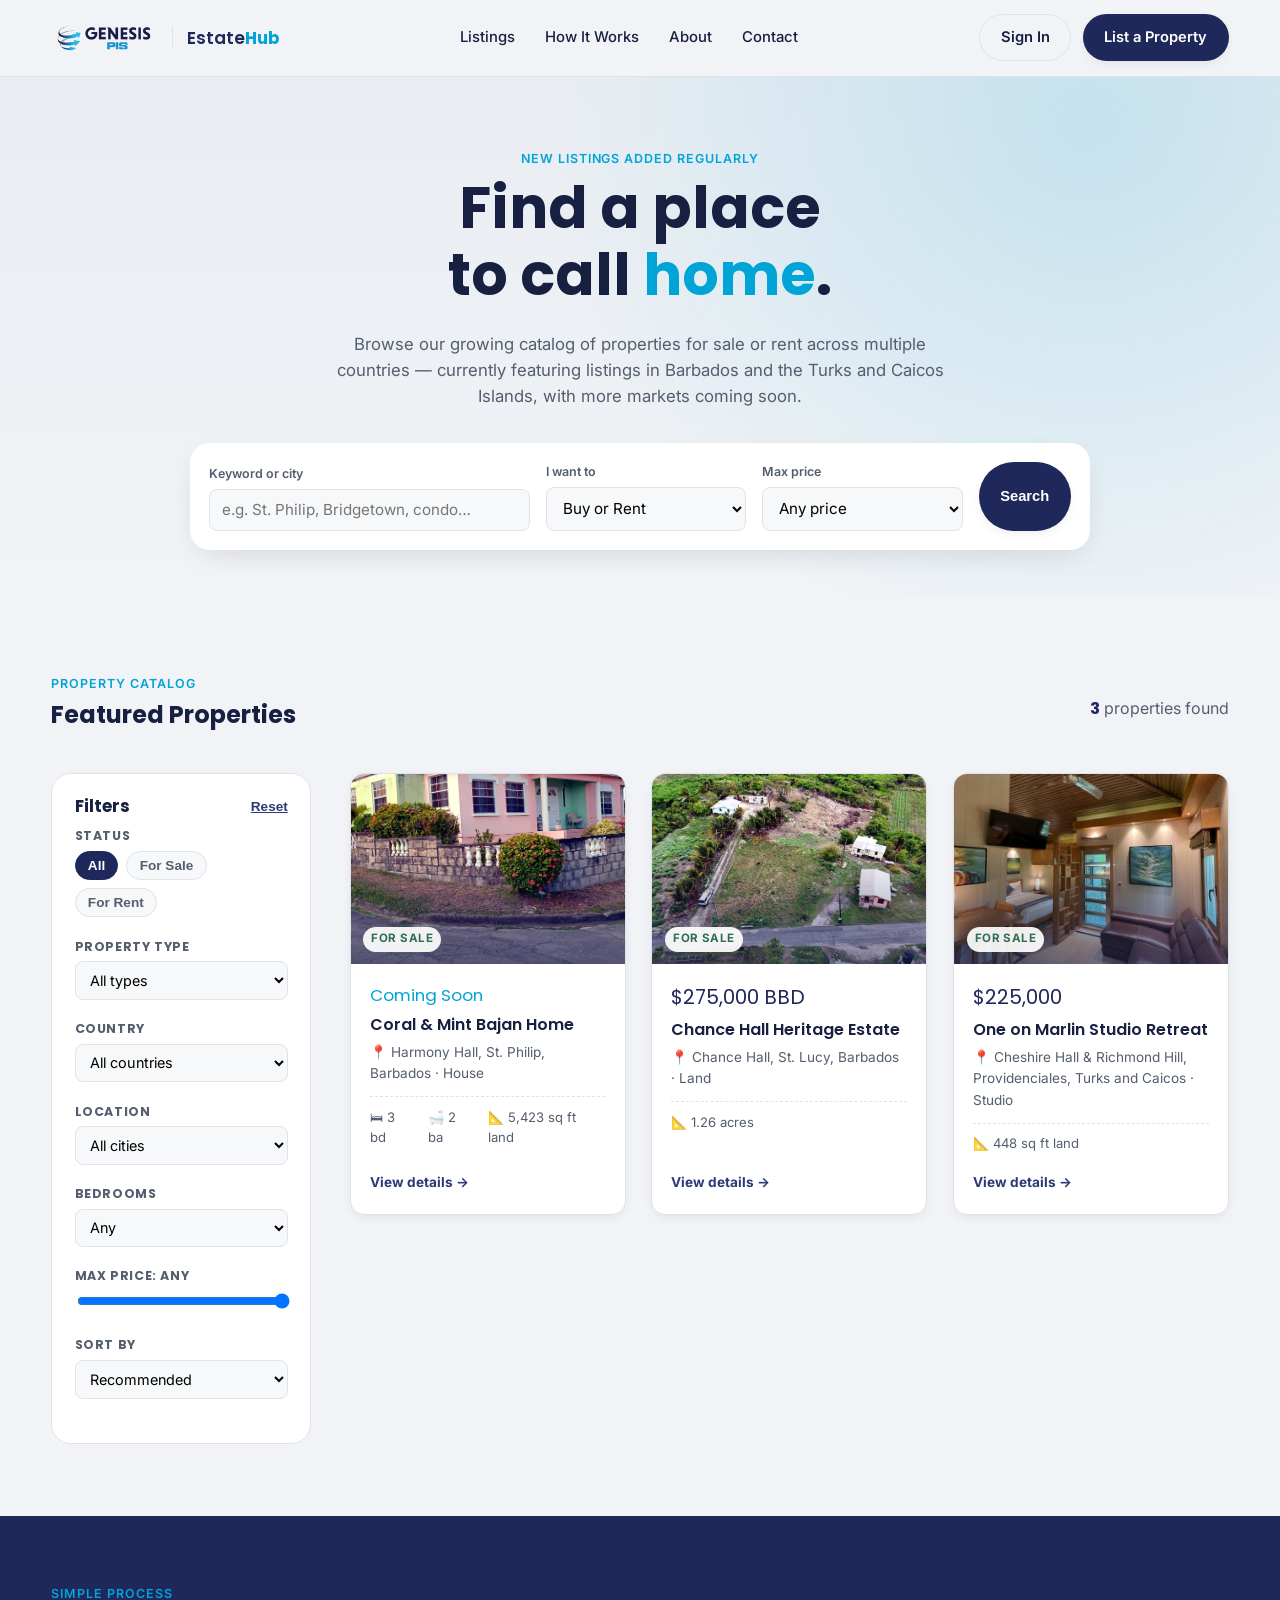
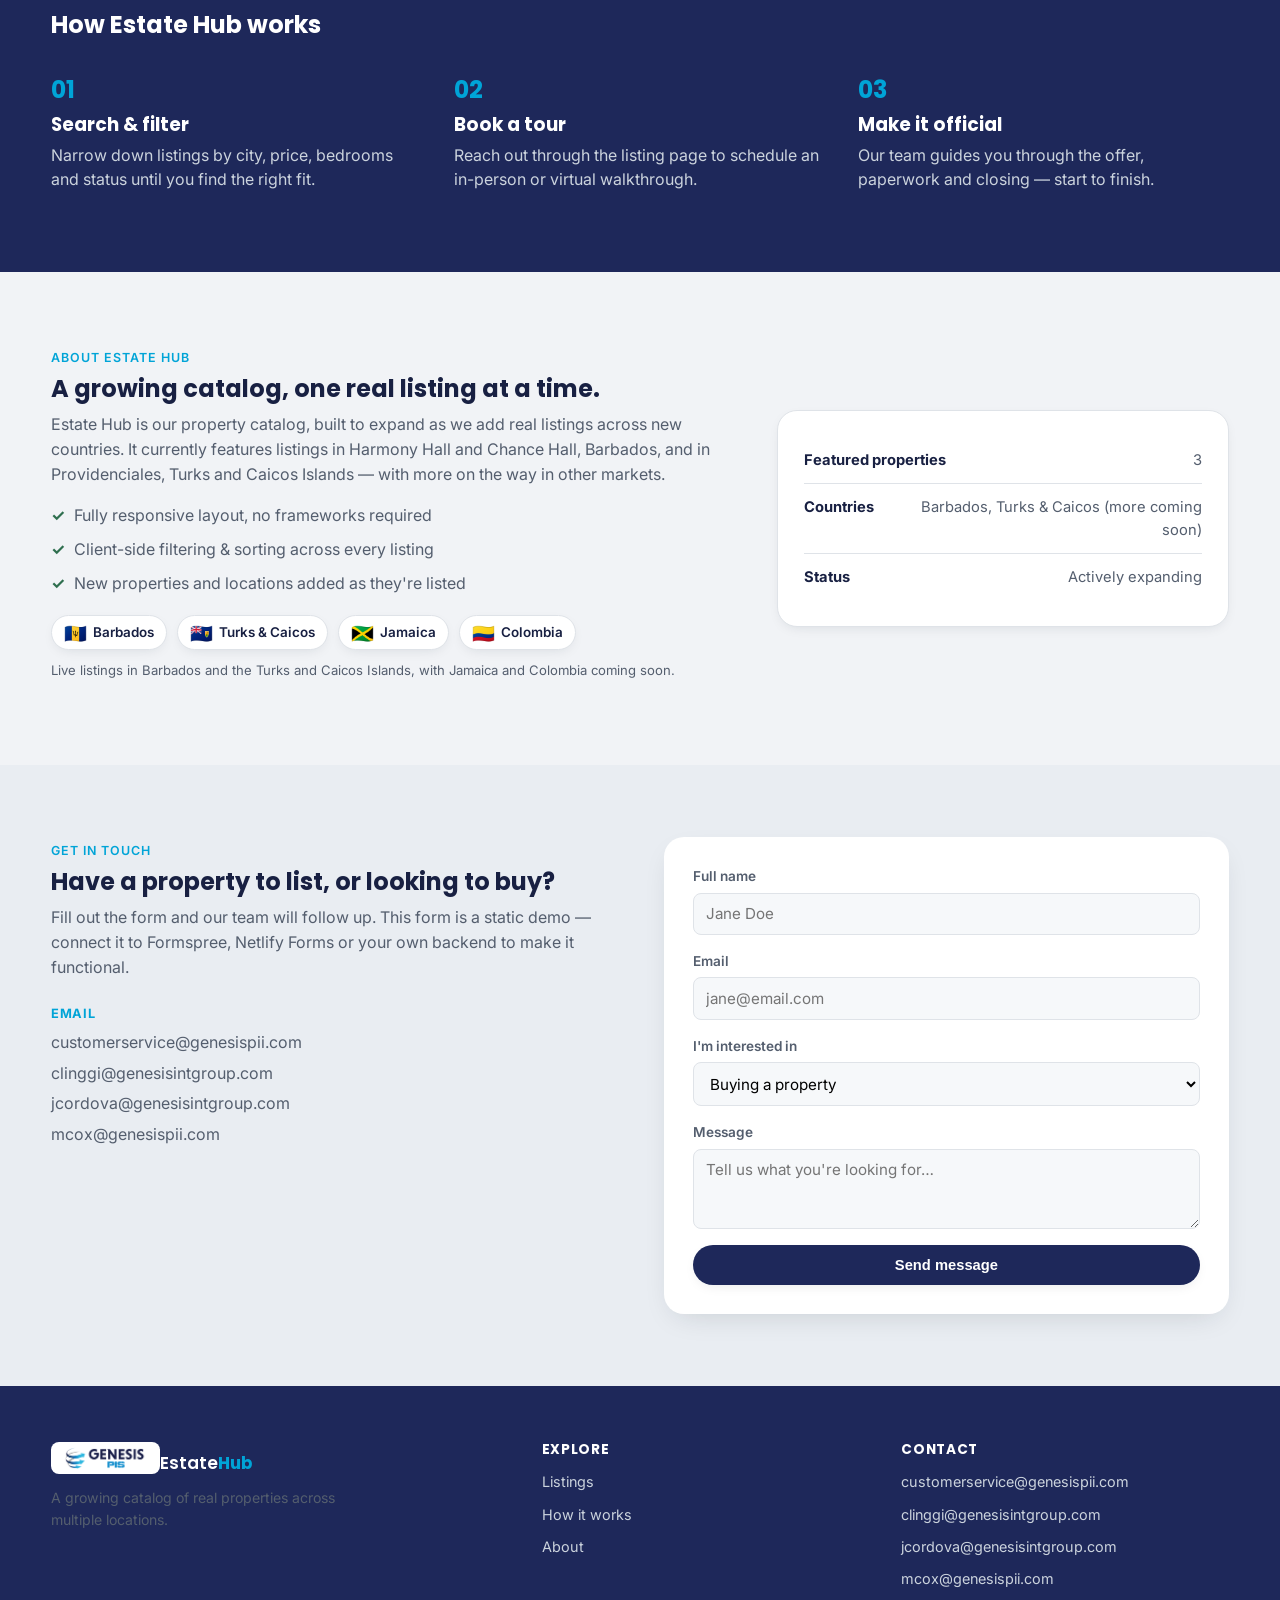
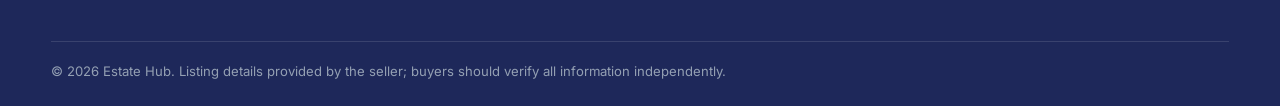
==== index.html @ 1bab66e1 "Fix mobile layout: header overlap and stacked spec rows" ====
<!DOCTYPE html>
<html lang="en">
<head>
<meta charset="UTF-8" />
<meta name="viewport" content="width=device-width, initial-scale=1.0" />
<title>Estate Hub | Find Your Perfect Property</title>
<meta name="description" content="Browse homes for sale and rent with Estate Hub — a growing catalog of properties across multiple locations." />
<link rel="preconnect" href="https://fonts.googleapis.com">
<link href="https://fonts.googleapis.com/css2?family=Poppins:wght@400;500;600;700;800&family=Inter:wght@400;500;600&display=swap" rel="stylesheet">
<link rel="stylesheet" href="styles.css" />
<link rel="icon" href="data:image/svg+xml,%3Csvg xmlns='http://www.w3.org/2000/svg' viewBox='0 0 100 100'%3E%3Ctext y='.9em' font-size='90'%3E%F0%9F%8F%A0%3C/text%3E%3C/svg%3E">
</head>
<body>

<!-- ===== Header ===== -->
<header class="site-header" id="top">
  <div class="container header-inner">
    <a href="#top" class="brand">
      <img src="images/genesis-logo.png" alt="Genesis PIS" class="brand-logo">
      <span class="brand-sep"></span>
      <span class="brand-name">Estate<b>Hub</b></span>
    </a>

    <nav class="main-nav" id="mainNav">
      <a href="#listings">Listings</a>
      <a href="#how-it-works">How It Works</a>
      <a href="#about">About</a>
      <a href="#contact">Contact</a>
      <a href="#contact" class="mobile-nav-cta">Sign In</a>
      <a href="#contact" class="mobile-nav-cta mobile-nav-cta-primary">List a Property</a>
    </nav>

    <div class="header-actions">
      <a href="#contact" class="btn btn-ghost">Sign In</a>
      <a href="#contact" class="btn btn-primary">List a Property</a>
      <button class="nav-toggle" id="navToggle" aria-label="Toggle navigation">
        <span></span><span></span><span></span>
      </button>
    </div>
  </div>
</header>

<!-- ===== Hero ===== -->
<section class="hero">
  <div class="container hero-inner">
    <span class="eyebrow">New listings added regularly</span>
    <h1>Find a place<br> to call <span class="accent">home</span>.</h1>
    <p class="hero-sub">Browse our growing catalog of properties for sale or rent across multiple countries — currently featuring listings in Barbados and the Turks and Caicos Islands, with more markets coming soon.</p>

    <form class="search-card" id="searchForm">
      <div class="search-field">
        <label for="searchKeyword">Keyword or city</label>
        <input type="text" id="searchKeyword" placeholder="e.g. St. Philip, Bridgetown, condo…" />
      </div>
      <div class="search-field">
        <label for="searchType">I want to</label>
        <select id="searchType">
          <option value="all">Buy or Rent</option>
          <option value="sale">Buy</option>
          <option value="rent">Rent</option>
        </select>
      </div>
      <div class="search-field">
        <label for="searchPrice">Max price</label>
        <select id="searchPrice">
          <option value="0">Any price</option>
          <option value="1500">$1,500</option>
          <option value="3000">$3,000</option>
          <option value="300000">$300,000</option>
          <option value="600000">$600,000</option>
          <option value="1000000">$1,000,000</option>
        </select>
      </div>
      <button type="submit" class="btn btn-primary search-btn">Search</button>
    </form>
  </div>
</section>

<!-- ===== Listings ===== -->
<section class="listings" id="listings">
  <div class="container">
    <div class="section-heading">
      <div>
        <span class="eyebrow">Property catalog</span>
        <h2>Featured Properties</h2>
      </div>
      <p class="results-count"><strong id="resultsCount">0</strong> properties found</p>
    </div>

    <div class="catalog-layout">
      <!-- Filters sidebar -->
      <aside class="filters" id="filters">
        <div class="filters-head">
          <h3>Filters</h3>
          <button type="button" id="resetFilters" class="link-btn">Reset</button>
        </div>

        <div class="filter-group">
          <h4>Status</h4>
          <div class="chip-group" id="statusChips">
            <button type="button" class="chip active" data-status="all">All</button>
            <button type="button" class="chip" data-status="sale">For Sale</button>
            <button type="button" class="chip" data-status="rent">For Rent</button>
          </div>
        </div>

        <div class="filter-group">
          <h4>Property type</h4>
          <select id="filterPropertyType">
            <option value="all">All types</option>
            <option value="House">House</option>
            <option value="Apartment">Apartment</option>
            <option value="Condo">Condo</option>
            <option value="Townhouse">Townhouse</option>
            <option value="Studio">Studio</option>
            <option value="Land">Land</option>
          </select>
        </div>

        <div class="filter-group">
          <h4>Country</h4>
          <select id="filterCountry">
            <option value="all">All countries</option>
          </select>
        </div>

        <div class="filter-group">
          <h4>Location</h4>
          <select id="filterLocation">
            <option value="all">All cities</option>
          </select>
        </div>

        <div class="filter-group">
          <h4>Bedrooms</h4>
          <select id="filterBeds">
            <option value="0">Any</option>
            <option value="1">1+</option>
            <option value="2">2+</option>
            <option value="3">3+</option>
            <option value="4">4+</option>
          </select>
        </div>

        <div class="filter-group">
          <h4>Max price: <span id="priceRangeLabel">Any</span></h4>
          <input type="range" id="filterPriceRange" min="0" max="1000000" step="10000" value="1000000" />
        </div>

        <div class="filter-group">
          <h4>Sort by</h4>
          <select id="sortBy">
            <option value="default">Recommended</option>
            <option value="price-asc">Price: Low to High</option>
            <option value="price-desc">Price: High to Low</option>
            <option value="beds-desc">Most Bedrooms</option>
            <option value="newest">Newest</option>
          </select>
        </div>
      </aside>

      <!-- Cards grid -->
      <div class="listings-main">
        <div class="grid" id="propertyGrid"><!-- cards injected by script.js --></div>
        <p class="empty-state" id="emptyState" hidden>No properties match your filters. Try widening your search.</p>
      </div>
    </div>
  </div>
</section>

<!-- ===== How it works ===== -->
<section class="how-it-works" id="how-it-works">
  <div class="container">
    <span class="eyebrow">Simple process</span>
    <h2>How Estate Hub works</h2>
    <div class="steps">
      <div class="step">
        <span class="step-num">01</span>
        <h3>Search &amp; filter</h3>
        <p>Narrow down listings by city, price, bedrooms and status until you find the right fit.</p>
      </div>
      <div class="step">
        <span class="step-num">02</span>
        <h3>Book a tour</h3>
        <p>Reach out through the listing page to schedule an in-person or virtual walkthrough.</p>
      </div>
      <div class="step">
        <span class="step-num">03</span>
        <h3>Make it official</h3>
        <p>Our team guides you through the offer, paperwork and closing — start to finish.</p>
      </div>
    </div>
  </div>
</section>

<!-- ===== About ===== -->
<section class="about" id="about">
  <div class="container about-inner">
    <div class="about-copy">
      <span class="eyebrow">About Estate Hub</span>
      <h2>A growing catalog, one real listing at a time.</h2>
      <p>Estate Hub is our property catalog, built to expand as we add real listings across new countries. It currently features listings in Harmony Hall and Chance Hall, Barbados, and in Providenciales, Turks and Caicos Islands — with more on the way in other markets.</p>
      <ul class="about-list">
        <li>Fully responsive layout, no frameworks required</li>
        <li>Client-side filtering &amp; sorting across every listing</li>
        <li>New properties and locations added as they're listed</li>
      </ul>
      <div class="market-flags">
        <span class="market-flag"><span class="flag">🇧🇧</span> Barbados</span>
        <span class="market-flag"><span class="flag">🇹🇨</span> Turks &amp; Caicos</span>
        <span class="market-flag"><span class="flag">🇯🇲</span> Jamaica</span>
        <span class="market-flag"><span class="flag">🇨🇴</span> Colombia</span>
      </div>
      <p class="market-note">Live listings in Barbados and the Turks and Caicos Islands, with Jamaica and Colombia coming soon.</p>
    </div>
    <div class="about-card">
      <div class="about-card-row"><strong>Featured properties</strong><span id="aboutCount">—</span></div>
      <div class="about-card-row"><strong>Countries</strong><span>Barbados, Turks &amp; Caicos (more coming soon)</span></div>
      <div class="about-card-row"><strong>Status</strong><span>Actively expanding</span></div>
    </div>
  </div>
</section>

<!-- ===== Contact / CTA ===== -->
<section class="contact" id="contact">
  <div class="container contact-inner">
    <div class="contact-copy">
      <span class="eyebrow">Get in touch</span>
      <h2>Have a property to list, or looking to buy?</h2>
      <p>Fill out the form and our team will follow up. This form is a static demo — connect it to Formspree, Netlify Forms or your own backend to make it functional.</p>
      <div class="contact-details">
        <div>
          <strong>Email</strong>
          <span>customerservice@genesispii.com</span>
          <span>clinggi@genesisintgroup.com</span>
          <span>jcordova@genesisintgroup.com</span>
          <span>mcox@genesispii.com</span>
        </div>
      </div>
    </div>
    <form class="contact-form" onsubmit="return false;">
      <label>Full name<input type="text" placeholder="Jane Doe" required /></label>
      <label>Email<input type="email" placeholder="jane@email.com" required /></label>
      <label>I'm interested in
        <select>
          <option>Buying a property</option>
          <option>Renting a property</option>
          <option>Listing my property</option>
        </select>
      </label>
      <label>Message<textarea rows="3" placeholder="Tell us what you're looking for…"></textarea></label>
      <button type="submit" class="btn btn-primary">Send message</button>
    </form>
  </div>
</section>

<!-- ===== Footer ===== -->
<footer class="site-footer">
  <div class="container footer-inner">
    <div class="footer-col brand-col">
      <a href="#top" class="brand"><span class="brand-logo-chip"><img src="images/genesis-logo.png" alt="Genesis PIS" class="brand-logo"></span><span class="brand-sep"></span><span class="brand-name">Estate<b>Hub</b></span></a>
      <p>A growing catalog of real properties across multiple locations.</p>
    </div>
    <div class="footer-col">
      <h4>Explore</h4>
      <a href="#listings">Listings</a>
      <a href="#how-it-works">How it works</a>
      <a href="#about">About</a>
    </div>
    <div class="footer-col">
      <h4>Contact</h4>
      <a href="mailto:customerservice@genesispii.com">customerservice@genesispii.com</a>
      <a href="mailto:clinggi@genesisintgroup.com">clinggi@genesisintgroup.com</a>
      <a href="mailto:jcordova@genesisintgroup.com">jcordova@genesisintgroup.com</a>
      <a href="mailto:mcox@genesispii.com">mcox@genesispii.com</a>
    </div>
  </div>
  <div class="container footer-bottom">
    <span>© <span id="year"></span> Estate Hub. Listing details provided by the seller; buyers should verify all information independently.</span>
  </div>
</footer>

<script src="script.js"></script>
</body>
</html>
---- styles.css ----
/* ============ Tokens ============ */
:root {
  --ink: #182042;
  --ink-soft: #545e6e;
  --bg: #f1f3f6;
  --surface: #ffffff;
  --line: #dfe3e8;
  --primary: #1e285a;
  --primary-soft: #2a3a78;
  --accent: #00a4d7;
  --accent-soft: #d9f1fa;
  --green: #2f6f4f;
  --radius-lg: 20px;
  --radius-md: 14px;
  --radius-sm: 8px;
  --shadow: 0 10px 30px -12px rgba(22, 33, 46, 0.18);
  --shadow-sm: 0 4px 14px -6px rgba(22, 33, 46, 0.15);
  --font-head: "Poppins", "Inter", sans-serif;
  --font-body: "Inter", sans-serif;
}

* { box-sizing: border-box; }
html { scroll-behavior: smooth; }
body {
  margin: 0;
  font-family: var(--font-body);
  color: var(--ink);
  background: var(--bg);
  line-height: 1.55;
}
h1, h2, h3, h4 { font-family: var(--font-head); margin: 0 0 .4em; line-height: 1.15; font-weight: 700; }
p { margin: 0 0 1em; color: var(--ink-soft); }
a { color: inherit; text-decoration: none; }
ul { padding: 0; margin: 0; list-style: none; }
img { max-width: 100%; display: block; }
.container { width: min(1180px, 92%); margin: 0 auto; }
.eyebrow {
  display: inline-block;
  font-size: .78rem;
  font-weight: 600;
  letter-spacing: .08em;
  text-transform: uppercase;
  color: var(--accent);
  margin-bottom: .6em;
}
code {
  background: var(--accent-soft);
  padding: .1em .4em;
  border-radius: 4px;
  font-size: .9em;
}

/* ============ Buttons ============ */
.btn {
  display: inline-flex;
  align-items: center;
  justify-content: center;
  gap: .4em;
  padding: .75em 1.4em;
  border-radius: 999px;
  font-weight: 600;
  font-size: .92rem;
  border: 1px solid transparent;
  cursor: pointer;
  transition: transform .15s ease, box-shadow .15s ease, background .15s ease, color .15s ease;
  white-space: nowrap;
}
.btn-primary {
  background: var(--primary);
  color: #fff;
  box-shadow: var(--shadow-sm);
}
.btn-primary:hover { transform: translateY(-1px); background: var(--primary-soft); }
.btn-ghost {
  background: transparent;
  color: var(--ink);
  border-color: var(--line);
}
.btn-ghost:hover { border-color: var(--primary); }
.link-btn {
  background: none;
  border: none;
  color: var(--primary-soft);
  font-weight: 600;
  cursor: pointer;
  font-size: .85rem;
  text-decoration: underline;
  padding: 0;
}

/* ============ Header ============ */
.site-header {
  position: sticky;
  top: 0;
  z-index: 50;
  background: rgba(241, 243, 246, .92);
  backdrop-filter: blur(8px);
  border-bottom: 1px solid var(--line);
}
.header-inner {
  display: flex;
  align-items: center;
  justify-content: space-between;
  padding: .9em 0;
  gap: 1.5em;
}
.brand {
  display: flex;
  align-items: center;
  gap: .7em;
  font-family: var(--font-head);
  font-weight: 600;
  font-size: 1.2rem;
  color: var(--primary);
}
.brand-icon {
  display: inline-flex;
  align-items: center;
  justify-content: center;
  width: 34px;
  height: 34px;
  border-radius: 9px;
  background: var(--primary);
  color: var(--accent-soft);
  font-size: 1.1rem;
}
.brand b { color: var(--accent); font-weight: 700; }
.brand-logo { height: 26px; width: auto; display: block; }
.brand-logo-chip {
  display: inline-flex;
  align-items: center;
  background: #fff;
  border-radius: 8px;
  padding: 5px 9px;
  line-height: 0;
}
.brand-logo-chip .brand-logo { height: 22px; }
.brand-sep {
  width: 1px;
  height: 22px;
  background: var(--line);
}
.brand-col .brand-sep { background: rgba(255, 255, 255, .25); }
.brand-name { font-family: var(--font-head); font-weight: 600; font-size: 1.05rem; }
.main-nav {
  display: flex;
  gap: 2em;
  font-weight: 500;
  font-size: .93rem;
}
.main-nav a:hover { color: var(--accent); }
.header-actions { display: flex; align-items: center; gap: .7em; }
.nav-toggle {
  display: none;
  flex-direction: column;
  gap: 4px;
  background: none;
  border: none;
  cursor: pointer;
  padding: 6px;
}
.nav-toggle span { width: 22px; height: 2px; background: var(--ink); border-radius: 2px; }

/* ============ Hero ============ */
.hero {
  padding: 4.5em 0 3em;
  background:
    radial-gradient(circle at 85% 10%, rgba(0,164,215,.16), transparent 45%),
    linear-gradient(180deg, #e9edf2, var(--bg));
}
.hero-inner { text-align: center; display: flex; flex-direction: column; align-items: center; }
.hero h1 {
  font-size: clamp(2.2rem, 5vw, 3.6rem);
  max-width: 14ch;
}
.accent { color: var(--accent); }
.hero-sub {
  max-width: 56ch;
  font-size: 1.05rem;
  margin-bottom: 2em;
}
.search-card {
  width: 100%;
  max-width: 900px;
  background: var(--surface);
  border-radius: var(--radius-lg);
  box-shadow: var(--shadow);
  padding: 1.2em;
  display: grid;
  grid-template-columns: 1.6fr 1fr 1fr auto;
  gap: 1em;
  align-items: end;
  text-align: left;
}
.search-field { display: flex; flex-direction: column; gap: .35em; }
.search-field label { font-size: .78rem; font-weight: 600; color: var(--ink-soft); }
.search-field input, .search-field select {
  border: 1px solid var(--line);
  border-radius: var(--radius-sm);
  padding: .7em .8em;
  font-size: .95rem;
  font-family: inherit;
  background: #f6f8fa;
}
.search-btn { height: 100%; }

/* ============ Listings section ============ */
.listings { padding: 4.5em 0; }
.section-heading {
  display: flex;
  justify-content: space-between;
  align-items: flex-end;
  flex-wrap: wrap;
  gap: 1em;
  margin-bottom: 2.2em;
}
.results-count { color: var(--ink-soft); }
.results-count strong { color: var(--primary); font-family: var(--font-head); }

.catalog-layout {
  display: grid;
  grid-template-columns: 260px 1fr;
  gap: 2.4em;
  align-items: start;
}

/* Filters sidebar */
.filters {
  background: var(--surface);
  border: 1px solid var(--line);
  border-radius: var(--radius-lg);
  padding: 1.4em;
  position: sticky;
  top: 90px;
}
.filters-head {
  display: flex;
  justify-content: space-between;
  align-items: center;
  margin-bottom: .8em;
}
.filters-head h3 { margin: 0; font-size: 1.05rem; }
.filter-group { margin-bottom: 1.4em; }
.filter-group h4 {
  font-size: .78rem;
  text-transform: uppercase;
  letter-spacing: .05em;
  color: var(--ink-soft);
  margin-bottom: .6em;
}
.filter-group select, .filter-group input[type="range"] { width: 100%; }
.filter-group select {
  padding: .6em .7em;
  border-radius: var(--radius-sm);
  border: 1px solid var(--line);
  background: #f6f8fa;
  font-family: inherit;
  font-size: .9rem;
}
.chip-group { display: flex; flex-wrap: wrap; gap: .5em; }
.chip {
  border: 1px solid var(--line);
  background: #f6f8fa;
  padding: .45em .9em;
  border-radius: 999px;
  font-size: .85rem;
  font-weight: 600;
  cursor: pointer;
  color: var(--ink-soft);
}
.chip.active { background: var(--primary); color: #fff; border-color: var(--primary); }

/* Grid of property cards */
.grid {
  display: grid;
  grid-template-columns: repeat(auto-fill, minmax(270px, 1fr));
  gap: 1.6em;
}
.empty-state {
  text-align: center;
  padding: 3em 1em;
  color: var(--ink-soft);
  font-size: 1rem;
}

.card {
  background: var(--surface);
  border-radius: var(--radius-md);
  overflow: hidden;
  border: 1px solid var(--line);
  box-shadow: var(--shadow-sm);
  transition: transform .18s ease, box-shadow .18s ease;
  display: flex;
  flex-direction: column;
  width: 100%;
  padding: 0;
  font: inherit;
  text-align: left;
  cursor: pointer;
  appearance: none;
}
.card:hover { transform: translateY(-4px); box-shadow: var(--shadow); }

.card-photo {
  position: relative;
  height: 190px;
  display: flex;
  align-items: flex-end;
  justify-content: flex-start;
  padding: .8em;
  color: #fff;
  overflow: hidden;
}
.card-photo .icon { position: absolute; top: 50%; left: 50%; transform: translate(-50%, -60%); font-size: 2.4rem; opacity: .35; }
.card-photo img {
  position: absolute;
  inset: 0;
  width: 100%;
  height: 100%;
  object-fit: cover;
  object-position: center 65%;
  z-index: 0;
}
.card-photo::after {
  content: "";
  position: absolute;
  inset: 0;
  background: linear-gradient(180deg, transparent 40%, rgba(30,40,90,.55));
  z-index: 0;
}
.card-photo .badge { position: relative; z-index: 1; }
.badge {
  font-size: .72rem;
  font-weight: 700;
  text-transform: uppercase;
  letter-spacing: .04em;
  padding: .3em .7em;
  border-radius: 999px;
  background: rgba(255,255,255,.92);
  color: var(--ink);
}
.badge.sale { color: var(--green); }
.badge.rent { color: var(--primary-soft); }

.photo-1 { background: linear-gradient(135deg, #7a9b76, #3c5a45); }
.photo-2 { background: linear-gradient(135deg, #00a4d7, #1e285a); }
.photo-3 { background: linear-gradient(135deg, #6c8ead, #2c435c); }
.photo-4 { background: linear-gradient(135deg, #b17a63, #5b3a2c); }
.photo-5 { background: linear-gradient(135deg, #9a8cc2, #4b3d73); }
.photo-6 { background: linear-gradient(135deg, #7fb0a6, #2c5952); }

.card-body { padding: 1.1em 1.2em 1.3em; display: flex; flex-direction: column; gap: .5em; flex: 1; }
.card-price { font-family: var(--font-head); font-size: 1.25rem; color: var(--primary); }
.card-price span { font-size: .8rem; color: var(--ink-soft); font-weight: 500; font-family: var(--font-body); }
.card-price.coming-soon { color: var(--accent); font-size: 1.05rem; }
.card-title { font-size: 1rem; font-weight: 600; margin: 0; }
.card-location { font-size: .85rem; color: var(--ink-soft); display: flex; align-items: center; gap: .3em; }
.card-meta {
  display: flex;
  gap: 1em;
  font-size: .82rem;
  color: var(--ink-soft);
  margin-top: .3em;
  padding-top: .7em;
  border-top: 1px dashed var(--line);
}
.card-cta {
  margin-top: auto;
  padding-top: .8em;
  font-size: .85rem;
  font-weight: 700;
  color: var(--primary-soft);
}

/* ============ How it works ============ */
.how-it-works { padding: 4em 0; background: var(--primary); color: #fff; }
.how-it-works h2 { color: #fff; }
.how-it-works .eyebrow { color: var(--accent); }
.steps {
  display: grid;
  grid-template-columns: repeat(3, 1fr);
  gap: 2em;
  margin-top: 2em;
}
.step-num { font-family: var(--font-head); font-size: 1.5rem; color: var(--accent); font-weight: 700; }
.step h3 { color: #fff; margin-top: .3em; }
.step p { color: #cbd3dd; }

/* ============ About ============ */
.about { padding: 4.5em 0; }
.about-inner {
  display: grid;
  grid-template-columns: 1.2fr .8fr;
  gap: 3em;
  align-items: center;
}
.about-list li {
  padding-left: 1.4em;
  position: relative;
  margin-bottom: .6em;
  color: var(--ink-soft);
}
.about-list li::before {
  content: "✓";
  position: absolute;
  left: 0;
  color: var(--green);
  font-weight: 700;
}
.about-card {
  background: var(--surface);
  border: 1px solid var(--line);
  border-radius: var(--radius-lg);
  padding: 1.6em;
  box-shadow: var(--shadow-sm);
}
.about-card-row {
  display: flex;
  justify-content: space-between;
  gap: 1em;
  padding: .8em 0;
  border-bottom: 1px solid var(--line);
  font-size: .92rem;
}
.about-card-row:last-child { border-bottom: none; }
.about-card-row strong { color: var(--ink); flex-shrink: 0; }
.about-card-row span { color: var(--ink-soft); text-align: right; }

.market-flags {
  display: flex;
  flex-wrap: wrap;
  gap: .6em;
  margin: 1.2em 0 .6em;
}
.market-flag {
  display: inline-flex;
  align-items: center;
  gap: .45em;
  padding: .45em .9em;
  background: var(--surface);
  border: 1px solid var(--line);
  border-radius: 999px;
  font-size: .84rem;
  font-weight: 600;
  color: var(--ink);
  box-shadow: var(--shadow-sm);
}
.market-flag .flag { font-size: 1.15rem; line-height: 1; }
.market-note { font-size: .82rem; color: var(--ink-soft); margin-top: .2em; }

/* ============ Contact ============ */
.contact { padding: 4.5em 0; background: #e9edf2; }
.contact-inner {
  display: grid;
  grid-template-columns: 1fr 1fr;
  gap: 3em;
}
.contact-details { display: flex; flex-direction: column; gap: .9em; margin-top: 1.5em; }
.contact-details div { display: flex; flex-direction: column; gap: .35em; }
.contact-details strong { font-size: .8rem; text-transform: uppercase; letter-spacing: .05em; color: var(--accent); margin-bottom: .1em; }
.contact-details span { color: var(--ink-soft); }
.contact-form {
  background: var(--surface);
  border-radius: var(--radius-lg);
  padding: 1.8em;
  box-shadow: var(--shadow);
  display: flex;
  flex-direction: column;
  gap: 1em;
}
.contact-form label { font-size: .85rem; font-weight: 600; color: var(--ink-soft); display: flex; flex-direction: column; gap: .4em; }
.contact-form input, .contact-form select, .contact-form textarea {
  border: 1px solid var(--line);
  border-radius: var(--radius-sm);
  padding: .7em .8em;
  font-family: inherit;
  font-size: .95rem;
  background: #f6f8fa;
  resize: vertical;
}

/* ============ Footer ============ */
.site-footer { background: var(--primary); color: #cbd3dd; padding: 3.5em 0 1.5em; }
.footer-inner {
  display: grid;
  grid-template-columns: 1.4fr 1fr 1fr;
  gap: 2em;
  padding-bottom: 2.5em;
  border-bottom: 1px solid rgba(255,255,255,.12);
}
.footer-col h4 { color: #fff; font-size: .85rem; text-transform: uppercase; letter-spacing: .05em; margin-bottom: 1em; }
.footer-col a { display: block; margin-bottom: .7em; font-size: .9rem; }
.footer-col a:hover { color: var(--accent); }
.brand-col .brand { color: #fff; margin-bottom: .8em; }
.brand-col p { font-size: .88rem; max-width: 32ch; }
.footer-bottom {
  padding-top: 1.5em;
  font-size: .82rem;
  color: #94a0b3;
}

/* ============ Lightbox (used from property detail links) ============ */
.lightbox {
  position: fixed;
  inset: 0;
  background: rgba(10, 16, 26, .92);
  display: none;
  align-items: center;
  justify-content: center;
  z-index: 100;
  padding: 4vh 4vw;
}
.lightbox.open { display: flex; }
.lightbox img { max-width: 100%; max-height: 92vh; border-radius: var(--radius-sm); box-shadow: 0 20px 60px rgba(0,0,0,.5); }
.lightbox-close {
  position: absolute;
  top: 24px; right: 28px;
  background: rgba(255,255,255,.12);
  color: #fff;
  border: none;
  width: 42px; height: 42px;
  border-radius: 50%;
  font-size: 1.1rem;
  cursor: pointer;
}
.lightbox-close:hover { background: rgba(255,255,255,.22); }

/* ============ Property detail page ============ */
.back-link {
  display: inline-flex;
  align-items: center;
  gap: .4em;
  padding: 1.4em 0 0;
  font-size: .9rem;
  font-weight: 600;
  color: var(--ink-soft);
}
.back-link:hover { color: var(--accent); }

.hero-photo {
  position: relative;
  height: 62vh;
  min-height: 340px;
  max-height: 560px;
  overflow: hidden;
  margin-top: 1em;
  border-radius: var(--radius-lg);
  width: min(1180px, 92%);
  margin-left: auto;
  margin-right: auto;
}
.hero-photo-inner {
  position: absolute;
  inset: 0;
  display: flex;
  align-items: flex-end;
}
.hero-photo img {
  position: absolute;
  inset: 0;
  width: 100%;
  height: 100%;
  object-fit: cover;
  object-position: center 60%;
}
.hero-photo::after {
  content: "";
  position: absolute;
  inset: 0;
  background: linear-gradient(180deg, rgba(30,40,90,0) 40%, rgba(30,40,90,.72));
  z-index: 0;
}
.badge-status {
  position: relative;
  z-index: 1;
  align-self: flex-start;
  margin: 1.4em 0 0 1.4em;
  font-size: .78rem;
  font-weight: 700;
  text-transform: uppercase;
  letter-spacing: .04em;
  padding: .4em .9em;
  border-radius: 999px;
  background: rgba(255,255,255,.94);
  color: var(--green);
}
.hero-address {
  position: relative;
  z-index: 1;
  padding: 1.6em;
  color: #fff;
}
.hero-address .eyebrow { color: var(--accent-soft); }
.hero-address h1 { color: #fff; margin-bottom: .25em; }
.hero-address p { color: #dbe0e8; margin: 0; }

.hero-quickfacts {
  width: min(1180px, 92%);
  margin: -1.4em auto 0;
  position: relative;
  z-index: 2;
  background: var(--surface);
  border: 1px solid var(--line);
  border-radius: var(--radius-lg);
  box-shadow: var(--shadow);
  padding: 1.4em 1.6em;
  display: flex;
  flex-wrap: wrap;
  gap: 1.6em;
  align-items: center;
  justify-content: space-between;
}
.hero-quickfacts .qf-price {
  font-family: var(--font-head);
  font-size: 1.7rem;
  color: var(--primary);
}
.hero-quickfacts .qf-price.coming-soon { color: var(--accent); font-size: 1.4rem; }
.qf-group { display: flex; gap: 1.6em; flex-wrap: wrap; }
.qf { display: flex; flex-direction: column; gap: .2em; }
.qf span:first-child { font-size: .72rem; text-transform: uppercase; letter-spacing: .05em; color: var(--ink-soft); }
.qf span:last-child { font-weight: 600; }
.hero-ctas { display: flex; gap: .8em; }
.btn-ghost-light {
  background: transparent;
  border-color: var(--line);
  color: var(--primary);
}
.btn-ghost-light:hover { border-color: var(--primary); background: var(--accent-soft); }

.overview { padding: 4em 0 1em; }
.overview-inner { max-width: 780px; }
.disclaimer-note {
  font-size: .82rem;
  color: var(--ink-soft);
  background: var(--accent-soft);
  border: 1px solid var(--line);
  border-radius: var(--radius-sm);
  padding: .9em 1.1em;
  margin-top: 1.2em;
}

.facts-card {
  max-width: 780px;
  margin: 1.6em 0 0;
  border: 1px solid var(--line);
  border-radius: var(--radius-md);
  overflow: hidden;
  background: var(--surface);
}
.facts-row {
  display: flex;
  justify-content: space-between;
  gap: 1em;
  padding: .85em 1.2em;
  font-size: .92rem;
  border-bottom: 1px solid var(--line);
}
.facts-row span { text-align: right; }
.facts-row:last-child { border-bottom: none; }
.facts-row:nth-child(odd) { background: #f5f7f9; }
.facts-row strong { color: var(--ink-soft); font-weight: 600; flex-shrink: 0; }
.facts-row span { color: var(--ink); font-weight: 600; }

.details-inner { max-width: 780px; }
.feature-list {
  display: grid;
  grid-template-columns: repeat(2, 1fr);
  gap: .7em 1.6em;
  margin-top: 1em;
}
.feature-list li {
  padding-left: 1.5em;
  position: relative;
  color: var(--ink-soft);
  font-size: .95rem;
}
.feature-list li::before {
  content: "✓";
  position: absolute;
  left: 0;
  color: var(--green);
  font-weight: 700;
}

.gallery { padding: 4em 0; }
.gallery-grid {
  display: grid;
  grid-template-columns: repeat(3, 1fr);
  gap: 1em;
  margin-top: 1.4em;
}
.gallery-item {
  border: none;
  padding: 0;
  cursor: pointer;
  border-radius: var(--radius-md);
  overflow: hidden;
  position: relative;
  height: 240px;
  background: none;
}
.gallery-item img {
  position: absolute;
  inset: 0;
  width: 100%;
  height: 100%;
  object-fit: cover;
}
.gallery-large { grid-column: span 2; }
.gallery-caption {
  position: absolute;
  left: 0; right: 0; bottom: 0;
  padding: .6em .8em;
  font-size: .78rem;
  color: #fff;
  background: linear-gradient(0deg, rgba(30,40,90,.75), transparent);
  text-align: left;
}

.plotplan-card {
  max-width: 780px;
  margin-top: 1.2em;
  border: 1px solid var(--line);
  border-radius: var(--radius-md);
  overflow: hidden;
  background: var(--surface);
  box-shadow: var(--shadow-sm);
}
.plotplan-card img { width: 100%; display: block; background: #fff; }
.plotplan-caption {
  padding: 1em 1.2em;
  font-size: .85rem;
  color: var(--ink-soft);
  border-top: 1px solid var(--line);
}

.location { padding: 4em 0; background: #e9edf2; }
.location-intro { max-width: 700px; }
.map-frame {
  width: 100%;
  height: 380px;
  border: 1px solid var(--line);
  border-radius: var(--radius-lg);
  overflow: hidden;
  margin-top: 1.6em;
}
.map-frame iframe { width: 100%; height: 100%; border: 0; }
.map-note { font-size: .82rem; color: var(--ink-soft); margin-top: .8em; }

/* ============ Responsive ============ */
@media (max-width: 980px) {
  .catalog-layout { grid-template-columns: 1fr; }
  .filters { position: static; }
  .about-inner, .contact-inner { grid-template-columns: 1fr; }
  .steps { grid-template-columns: 1fr; }
  .footer-inner { grid-template-columns: 1fr 1fr; }
  .gallery-grid { grid-template-columns: repeat(2, 1fr); }
  .gallery-large { grid-column: span 2; }
}
.mobile-nav-cta { display: none; }
@media (max-width: 760px) {
  .header-inner { gap: .6em; }
  .brand { gap: .4em; font-size: 1rem; min-width: 0; }
  .brand-logo { height: 20px; }
  .brand-logo-chip { padding: 3px 6px; }
  .brand-logo-chip .brand-logo { height: 16px; }
  .brand-sep { display: none; }
  .brand-name { font-size: .95rem; white-space: nowrap; }
  .header-actions { gap: .4em; }
  .header-actions .btn { display: none; }
  .main-nav {
    display: none;
    position: absolute;
    top: 100%;
    left: 0;
    right: 0;
    flex-direction: column;
    align-items: stretch;
    gap: 0;
    background: var(--surface);
    padding: .4em 1.2em 1.2em;
    border-bottom: 1px solid var(--line);
    box-shadow: var(--shadow);
  }
  .main-nav.open { display: flex; }
  .main-nav > a:not(.mobile-nav-cta) {
    padding: .8em 0;
    border-bottom: 1px solid var(--line);
    font-size: 1rem;
  }
  .mobile-nav-cta {
    display: block;
    text-align: center;
    padding: .75em 1em;
    border-radius: 999px;
    border: 1px solid var(--line);
    font-weight: 600;
    margin-top: .8em;
  }
  .mobile-nav-cta-primary {
    background: var(--primary);
    color: #fff;
    border-color: var(--primary);
    margin-top: .6em;
  }
  .nav-toggle { display: flex; }
  .search-card { grid-template-columns: 1fr; }
  .footer-inner { grid-template-columns: 1fr; }
  .hero-photo { height: 42vh; min-height: 260px; border-radius: var(--radius-md); }
  .hero-quickfacts { flex-direction: column; align-items: flex-start; }
  .qf-group { gap: 1em; }
  .feature-list { grid-template-columns: 1fr; }
  .gallery-grid { grid-template-columns: 1fr; }
  .gallery-large { grid-column: span 1; }
  .facts-row, .about-card-row {
    flex-direction: column;
    align-items: flex-start;
    gap: .25em;
  }
  .facts-row span, .about-card-row span { text-align: left; }
}
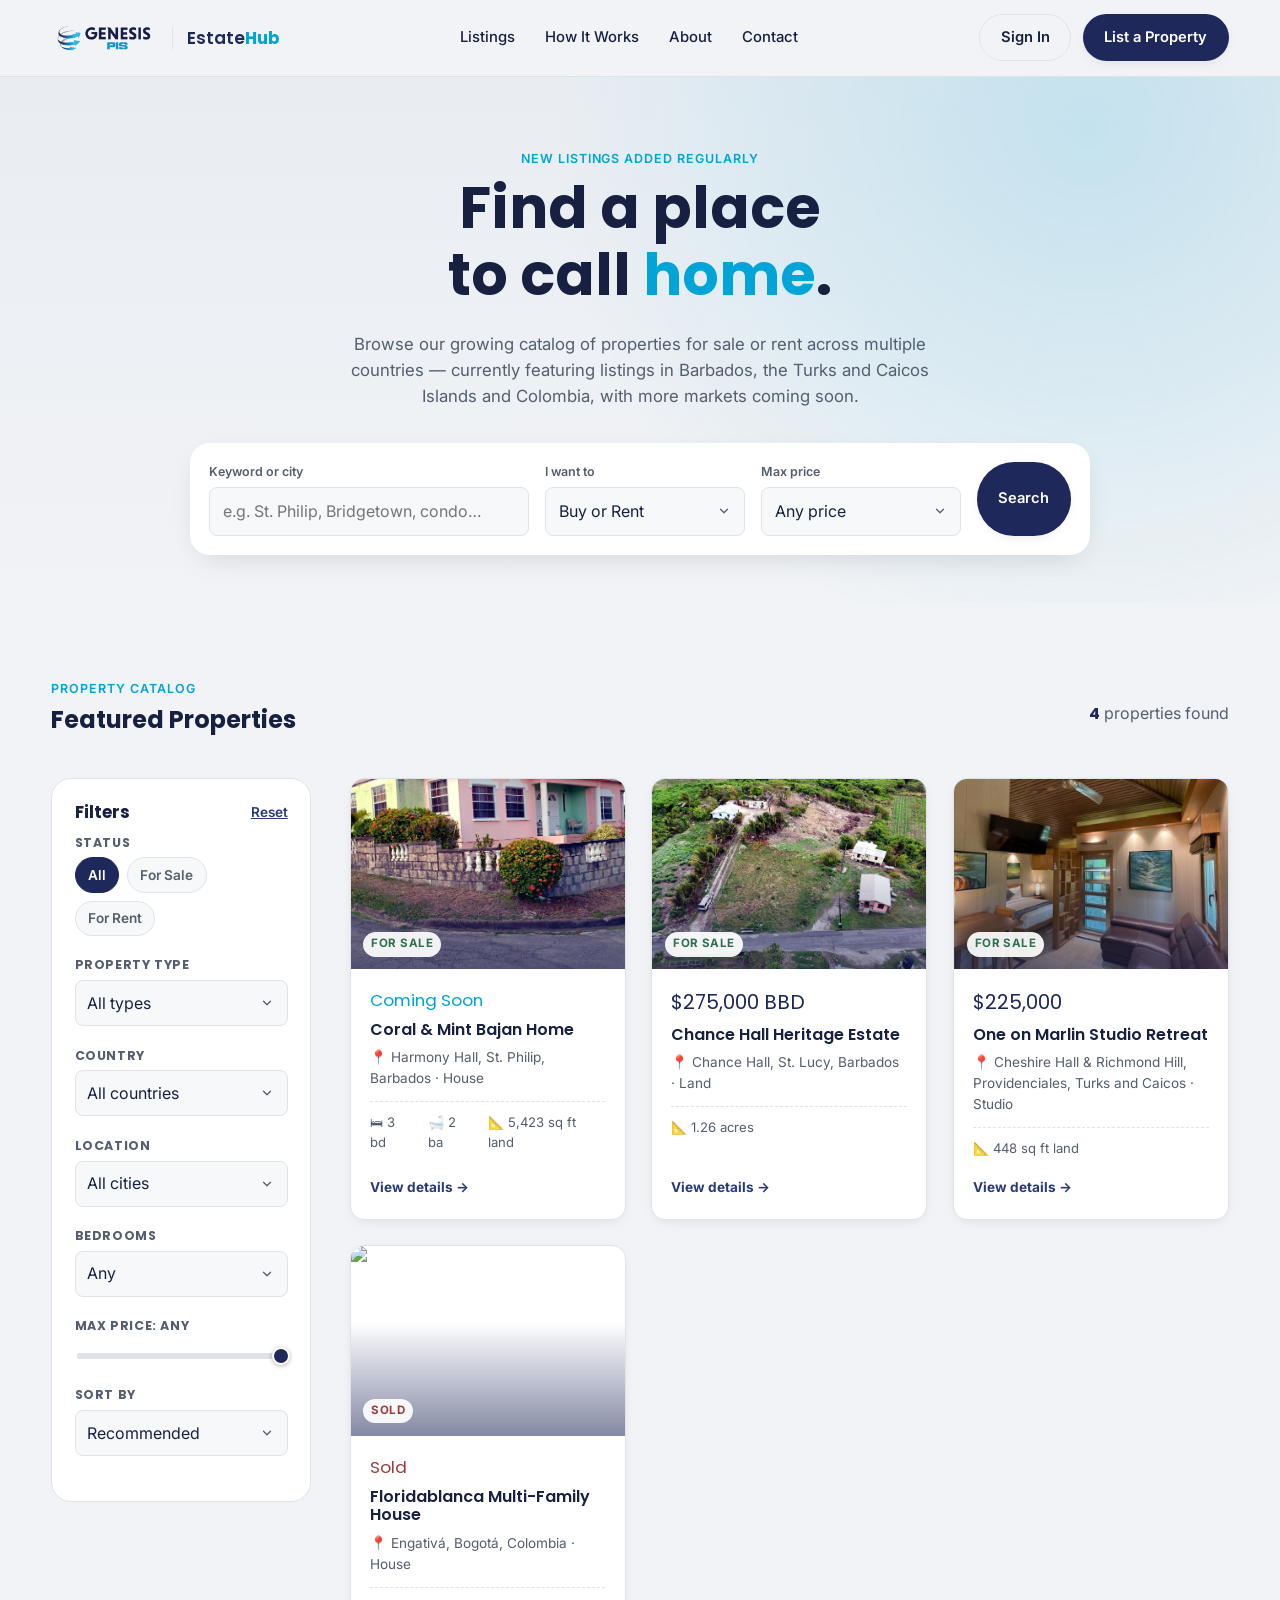
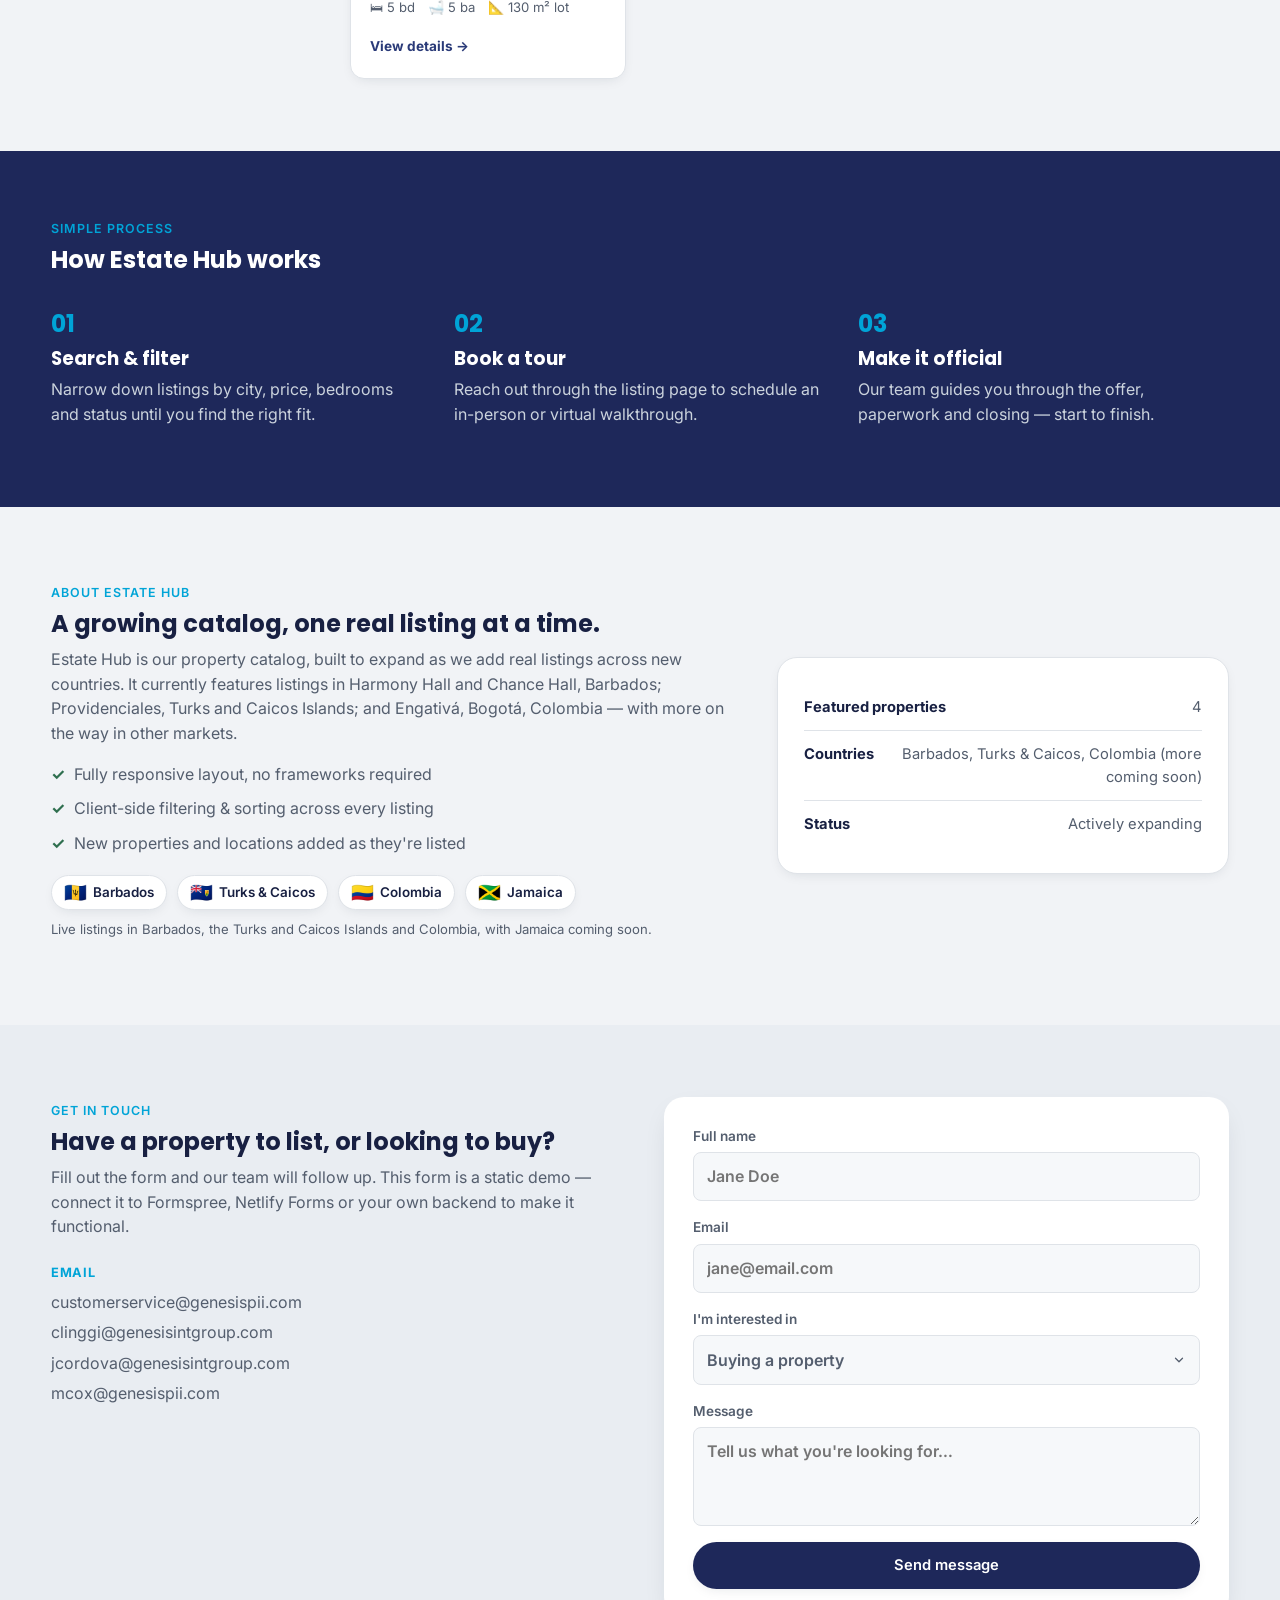
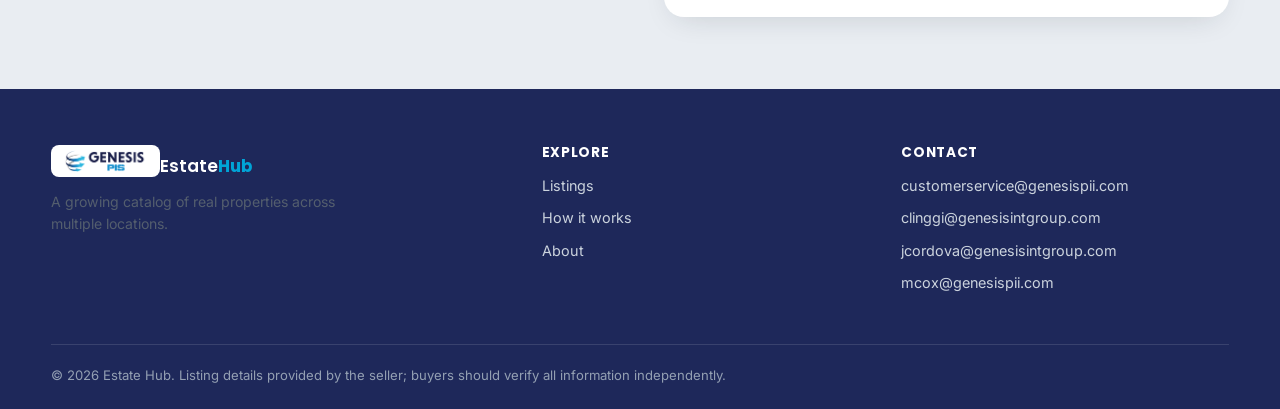
==== commit 724b0d67: "Add Colombia listing (Floridablanca, sold) with bilingual EN/ES page" ====
--- a/index.html
+++ b/index.html
@@ -45,7 +45,7 @@
   <div class="container hero-inner">
     <span class="eyebrow">New listings added regularly</span>
     <h1>Find a place<br> to call <span class="accent">home</span>.</h1>
-    <p class="hero-sub">Browse our growing catalog of properties for sale or rent across multiple countries — currently featuring listings in Barbados and the Turks and Caicos Islands, with more markets coming soon.</p>
+    <p class="hero-sub">Browse our growing catalog of properties for sale or rent across multiple countries — currently featuring listings in Barbados, the Turks and Caicos Islands and Colombia, with more markets coming soon.</p>
 
     <form class="search-card" id="searchForm">
       <div class="search-field">
@@ -199,7 +199,7 @@
     <div class="about-copy">
       <span class="eyebrow">About Estate Hub</span>
       <h2>A growing catalog, one real listing at a time.</h2>
-      <p>Estate Hub is our property catalog, built to expand as we add real listings across new countries. It currently features listings in Harmony Hall and Chance Hall, Barbados, and in Providenciales, Turks and Caicos Islands — with more on the way in other markets.</p>
+      <p>Estate Hub is our property catalog, built to expand as we add real listings across new countries. It currently features listings in Harmony Hall and Chance Hall, Barbados; Providenciales, Turks and Caicos Islands; and Engativá, Bogotá, Colombia — with more on the way in other markets.</p>
       <ul class="about-list">
         <li>Fully responsive layout, no frameworks required</li>
         <li>Client-side filtering &amp; sorting across every listing</li>
@@ -208,14 +208,14 @@
       <div class="market-flags">
         <span class="market-flag"><span class="flag">🇧🇧</span> Barbados</span>
         <span class="market-flag"><span class="flag">🇹🇨</span> Turks &amp; Caicos</span>
+        <span class="market-flag"><span class="flag">🇨🇴</span> Colombia</span>
         <span class="market-flag"><span class="flag">🇯🇲</span> Jamaica</span>
-        <span class="market-flag"><span class="flag">🇨🇴</span> Colombia</span>
-      </div>
-      <p class="market-note">Live listings in Barbados and the Turks and Caicos Islands, with Jamaica and Colombia coming soon.</p>
+      </div>
+      <p class="market-note">Live listings in Barbados, the Turks and Caicos Islands and Colombia, with Jamaica coming soon.</p>
     </div>
     <div class="about-card">
       <div class="about-card-row"><strong>Featured properties</strong><span id="aboutCount">—</span></div>
-      <div class="about-card-row"><strong>Countries</strong><span>Barbados, Turks &amp; Caicos (more coming soon)</span></div>
+      <div class="about-card-row"><strong>Countries</strong><span>Barbados, Turks &amp; Caicos, Colombia (more coming soon)</span></div>
       <div class="about-card-row"><strong>Status</strong><span>Actively expanding</span></div>
     </div>
   </div>
--- a/styles.css
+++ b/styles.css
@@ -19,15 +19,78 @@
   --font-body: "Inter", sans-serif;
 }
 
-* { box-sizing: border-box; }
-html { scroll-behavior: smooth; }
+* { box-sizing: border-box; -webkit-tap-highlight-color: transparent; }
+html { scroll-behavior: smooth; -webkit-text-size-adjust: 100%; text-size-adjust: 100%; }
 body {
   margin: 0;
   font-family: var(--font-body);
   color: var(--ink);
   background: var(--bg);
   line-height: 1.55;
-}
+  -webkit-font-smoothing: antialiased;
+}
+
+/* Safari/iOS renders inputs, selects, textareas and buttons with heavy
+   native chrome that fights our custom borders/radius — reset to a plain
+   box so the same CSS below renders identically across browsers. */
+button, input, select, textarea {
+  -webkit-appearance: none;
+  appearance: none;
+  font: inherit;
+  color: inherit;
+  border-radius: 0;
+}
+select {
+  background-image: url("data:image/svg+xml,%3Csvg xmlns='http://www.w3.org/2000/svg' viewBox='0 0 20 20' fill='none' stroke='%23545e6e' stroke-width='1.8'%3E%3Cpath d='M5 7.5l5 5 5-5' stroke-linecap='round' stroke-linejoin='round'/%3E%3C/svg%3E");
+  background-repeat: no-repeat;
+  background-position: right .8em center;
+  background-size: 14px;
+  padding-right: 2.2em !important;
+}
+input[type="range"] {
+  -webkit-appearance: none;
+  appearance: none;
+  height: 6px;
+  border-radius: 999px;
+  background: var(--line);
+  outline: none;
+}
+input[type="range"]::-webkit-slider-runnable-track {
+  height: 6px;
+  border-radius: 999px;
+  background: var(--line);
+}
+input[type="range"]::-moz-range-track {
+  height: 6px;
+  border-radius: 999px;
+  background: var(--line);
+  border: none;
+}
+input[type="range"]::-webkit-slider-thumb {
+  -webkit-appearance: none;
+  appearance: none;
+  width: 18px;
+  height: 18px;
+  margin-top: -6px;
+  border-radius: 50%;
+  background: var(--primary);
+  border: 2px solid #fff;
+  box-shadow: 0 1px 4px rgba(0, 0, 0, .3);
+  cursor: pointer;
+}
+input[type="range"]::-moz-range-thumb {
+  width: 18px;
+  height: 18px;
+  border-radius: 50%;
+  background: var(--primary);
+  border: 2px solid #fff;
+  box-shadow: 0 1px 4px rgba(0, 0, 0, .3);
+  cursor: pointer;
+}
+/* iOS Safari auto-zooms the page when a focused form field renders below
+   16px, which reads as "the margins break" until the user pinches back
+   out — keep every field at 16px so focusing never triggers it. */
+input, select, textarea { font-size: 16px; }
 h1, h2, h3, h4 { font-family: var(--font-head); margin: 0 0 .4em; line-height: 1.15; font-weight: 700; }
 p { margin: 0 0 1em; color: var(--ink-soft); }
 a { color: inherit; text-decoration: none; }
@@ -94,6 +157,7 @@
   top: 0;
   z-index: 50;
   background: rgba(241, 243, 246, .92);
+  -webkit-backdrop-filter: blur(8px);
   backdrop-filter: blur(8px);
   border-bottom: 1px solid var(--line);
 }
@@ -198,9 +262,9 @@
   border: 1px solid var(--line);
   border-radius: var(--radius-sm);
   padding: .7em .8em;
-  font-size: .95rem;
+  font-size: 1rem;
   font-family: inherit;
-  background: #f6f8fa;
+  background-color: #f6f8fa;
 }
 .search-btn { height: 100%; }
 
@@ -253,9 +317,9 @@
   padding: .6em .7em;
   border-radius: var(--radius-sm);
   border: 1px solid var(--line);
-  background: #f6f8fa;
+  background-color: #f6f8fa;
   font-family: inherit;
-  font-size: .9rem;
+  font-size: 1rem;
 }
 .chip-group { display: flex; flex-wrap: wrap; gap: .5em; }
 .chip {
@@ -474,8 +538,8 @@
   border-radius: var(--radius-sm);
   padding: .7em .8em;
   font-family: inherit;
-  font-size: .95rem;
-  background: #f6f8fa;
+  font-size: 1rem;
+  background-color: #f6f8fa;
   resize: vertical;
 }
 
@@ -734,6 +798,39 @@
   color: var(--ink-soft);
   border-top: 1px solid var(--line);
 }
+
+/* ============ Sold status ============ */
+.badge.sold { color: #9c3b3b; }
+.card-price.sold { color: #9c3b3b; font-size: 1.05rem; }
+.hero-quickfacts .qf-price.sold { color: #9c3b3b; font-size: 1.4rem; }
+.badge-status.sold { color: #9c3b3b; }
+
+/* ============ Language toggle ============ */
+.lang-toggle {
+  display: inline-flex;
+  gap: .3em;
+  margin: 0 0 1.6em;
+  padding: .25em;
+  background: #eef1f5;
+  border-radius: 999px;
+}
+.lang-toggle button {
+  border: none;
+  background: transparent;
+  padding: .5em 1.2em;
+  border-radius: 999px;
+  font-weight: 600;
+  font-size: .85rem;
+  color: var(--ink-soft);
+  cursor: pointer;
+  font-family: inherit;
+}
+.lang-toggle button.active {
+  background: var(--primary);
+  color: #fff;
+}
+.lang-block { display: none; }
+.lang-block.active { display: block; }
 
 .location { padding: 4em 0; background: #e9edf2; }
 .location-intro { max-width: 700px; }
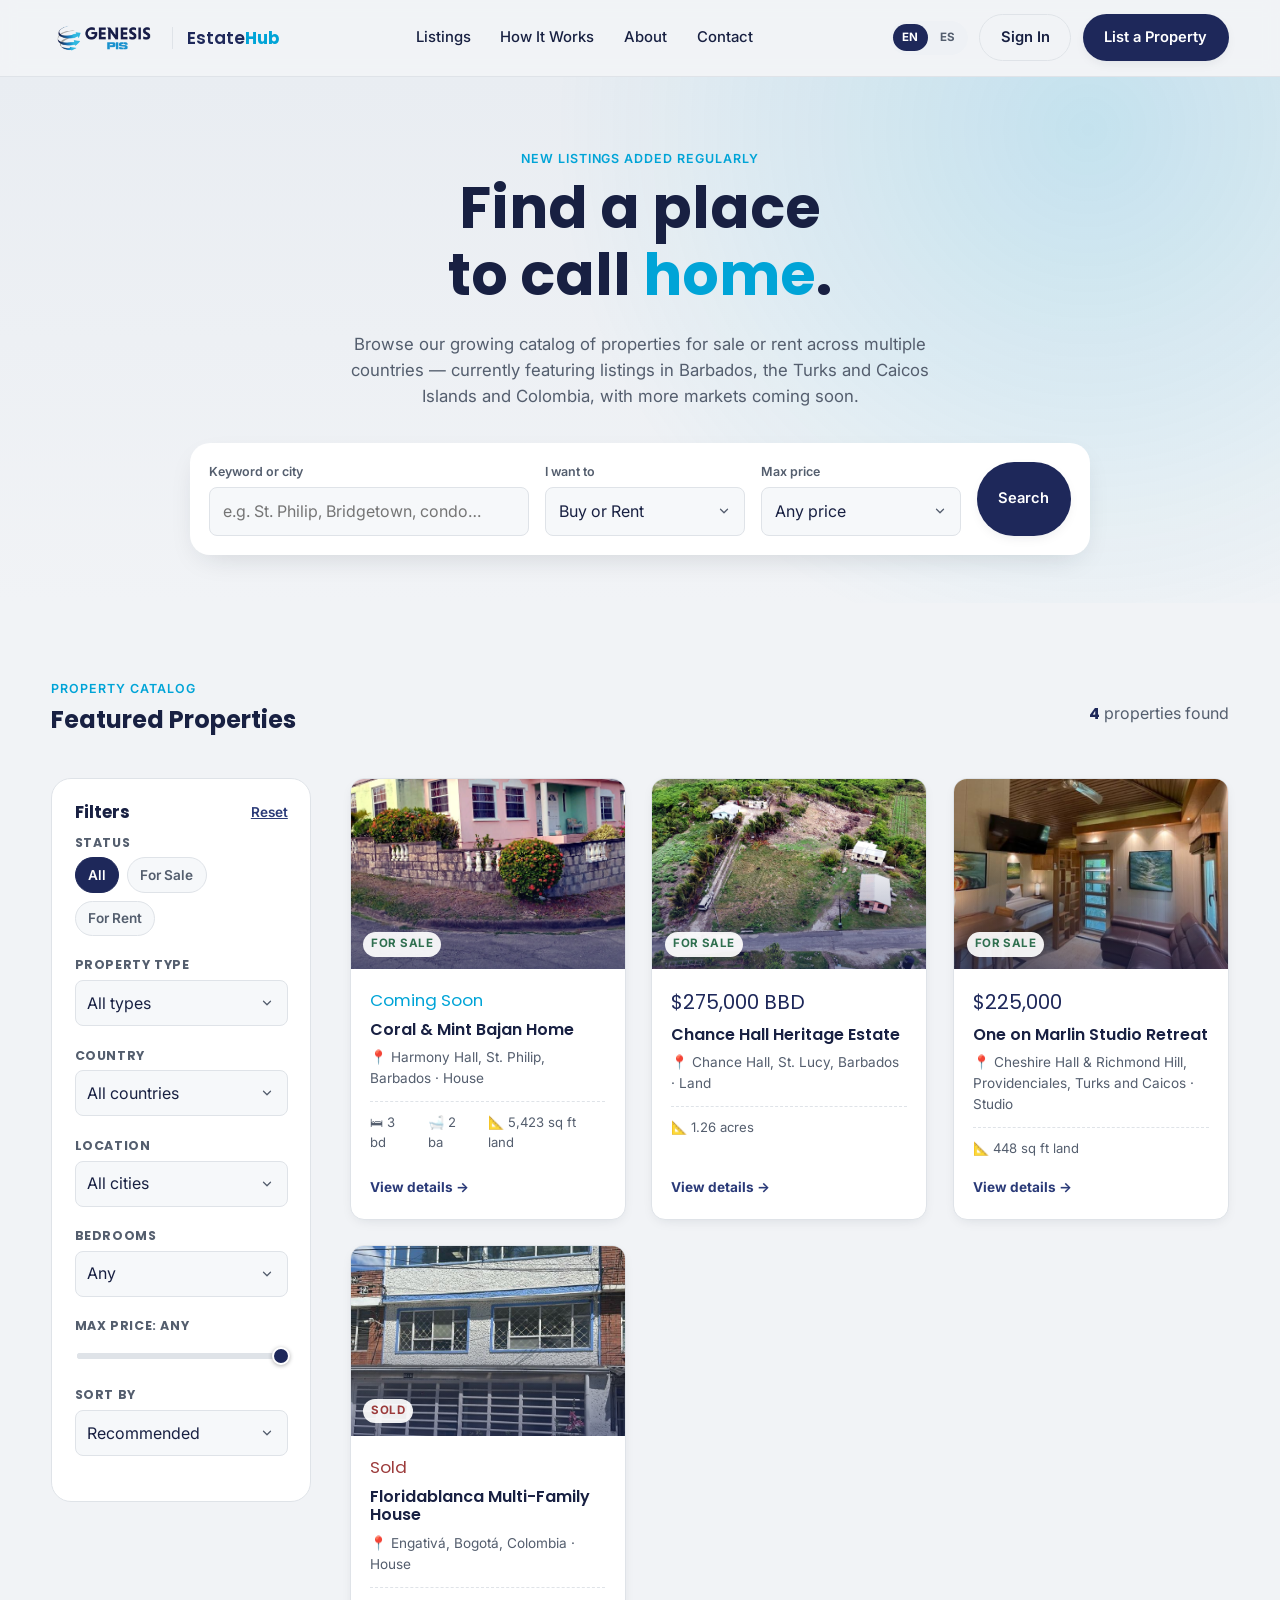
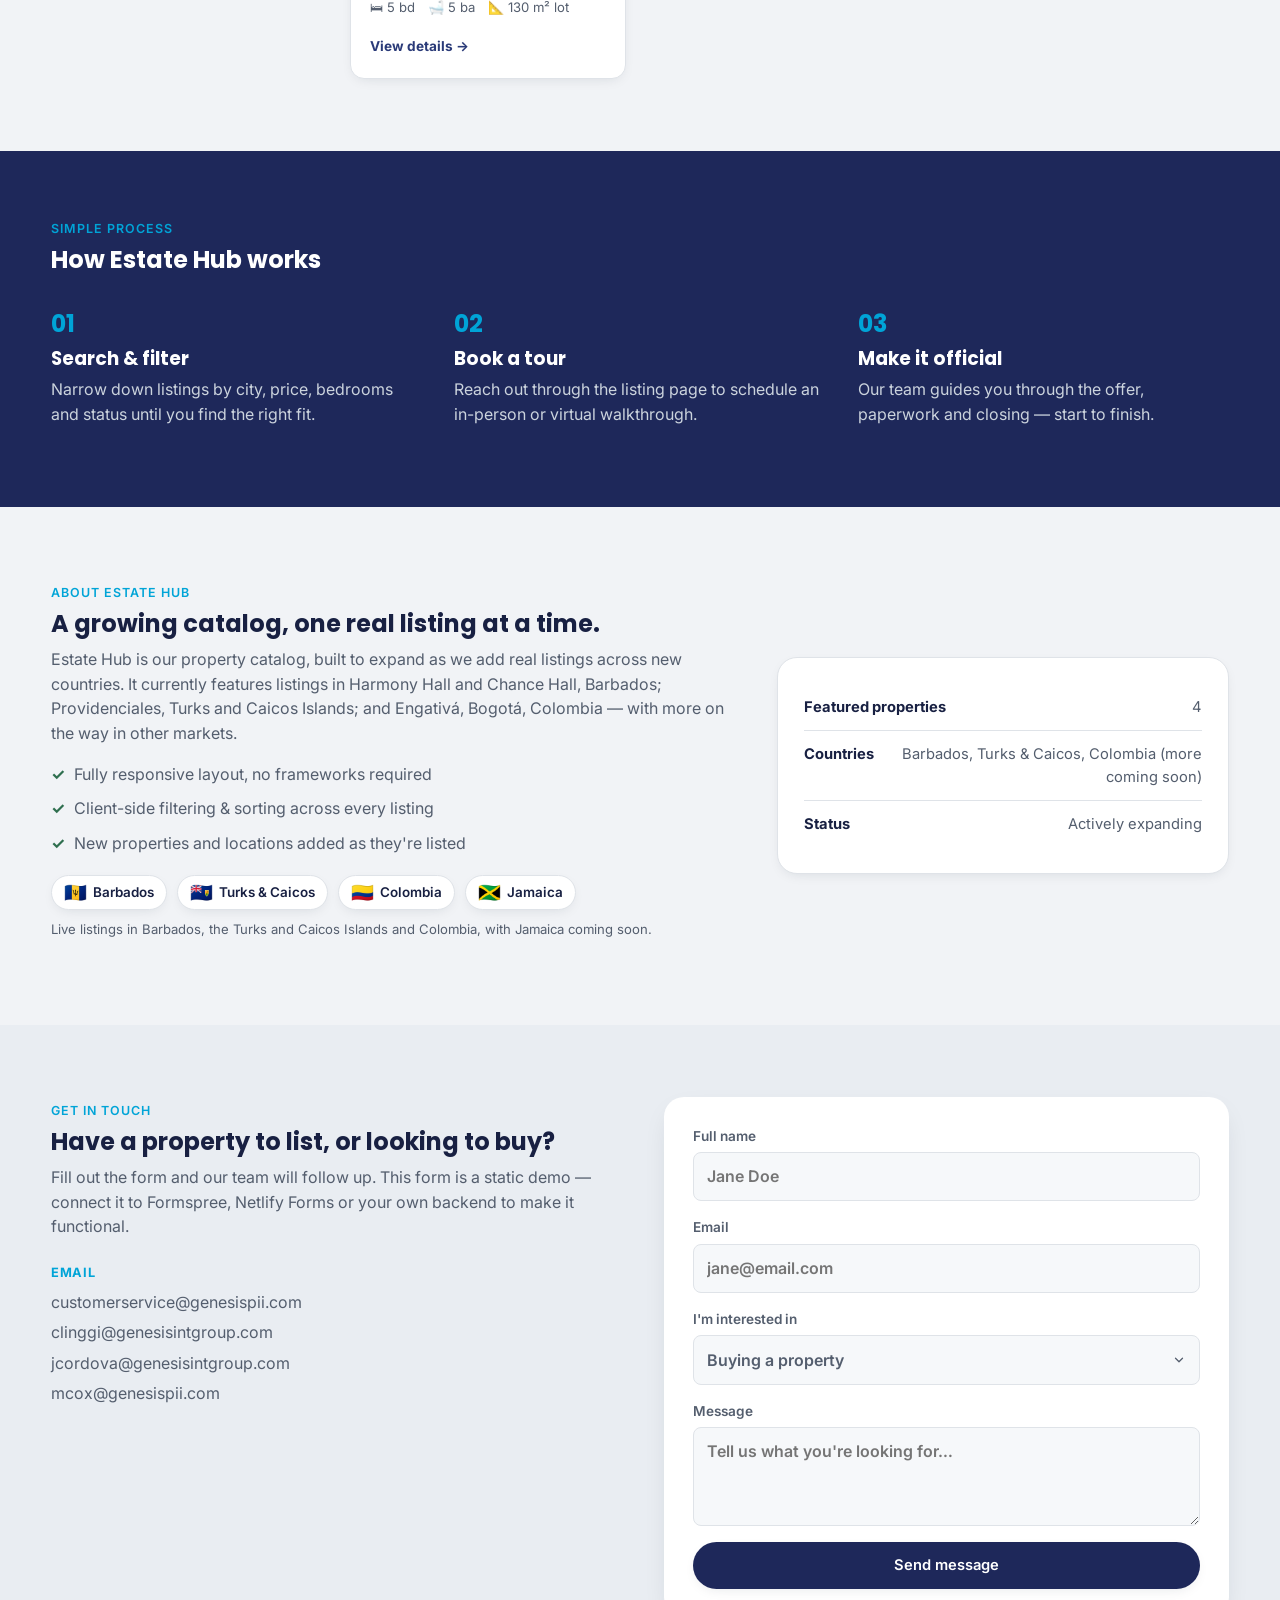
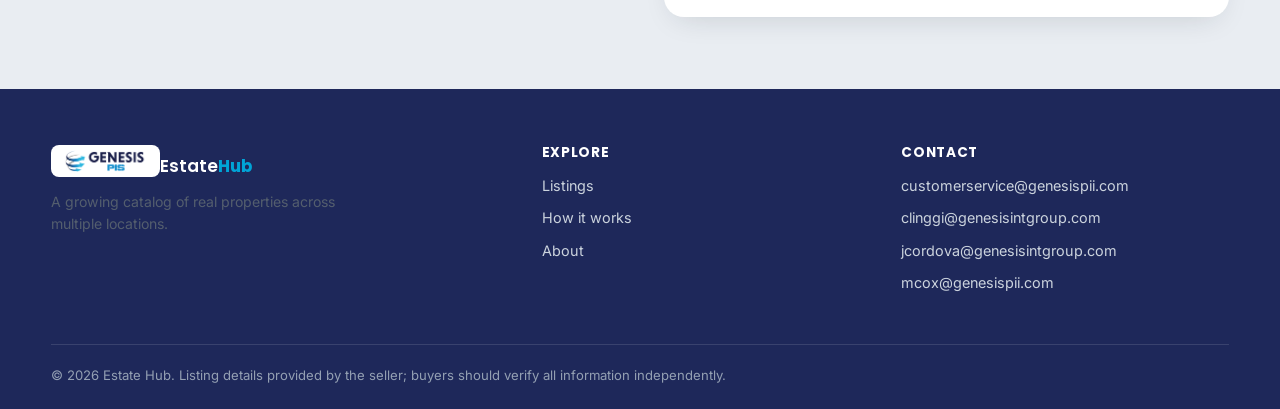
==== commit 541a901e: "Add site-wide English/Spanish language toggle" ====
--- a/index.html
+++ b/index.html
@@ -22,17 +22,25 @@
     </a>
 
     <nav class="main-nav" id="mainNav">
-      <a href="#listings">Listings</a>
-      <a href="#how-it-works">How It Works</a>
-      <a href="#about">About</a>
-      <a href="#contact">Contact</a>
-      <a href="#contact" class="mobile-nav-cta">Sign In</a>
-      <a href="#contact" class="mobile-nav-cta mobile-nav-cta-primary">List a Property</a>
+      <a href="#listings" data-i18n-en="Listings" data-i18n-es="Propiedades">Listings</a>
+      <a href="#how-it-works" data-i18n-en="How It Works" data-i18n-es="Cómo Funciona">How It Works</a>
+      <a href="#about" data-i18n-en="About" data-i18n-es="Nosotros">About</a>
+      <a href="#contact" data-i18n-en="Contact" data-i18n-es="Contacto">Contact</a>
+      <div class="lang-toggle-header lang-toggle-mobile">
+        <button type="button" data-lang-btn="en" class="active">English</button>
+        <button type="button" data-lang-btn="es">Español</button>
+      </div>
+      <a href="#contact" class="mobile-nav-cta" data-i18n-en="Sign In" data-i18n-es="Iniciar sesión">Sign In</a>
+      <a href="#contact" class="mobile-nav-cta mobile-nav-cta-primary" data-i18n-en="List a Property" data-i18n-es="Publicar propiedad">List a Property</a>
     </nav>
 
     <div class="header-actions">
-      <a href="#contact" class="btn btn-ghost">Sign In</a>
-      <a href="#contact" class="btn btn-primary">List a Property</a>
+      <div class="lang-toggle-header">
+        <button type="button" data-lang-btn="en" class="active">EN</button>
+        <button type="button" data-lang-btn="es">ES</button>
+      </div>
+      <a href="#contact" class="btn btn-ghost" data-i18n-en="Sign In" data-i18n-es="Iniciar sesión">Sign In</a>
+      <a href="#contact" class="btn btn-primary" data-i18n-en="List a Property" data-i18n-es="Publicar propiedad">List a Property</a>
       <button class="nav-toggle" id="navToggle" aria-label="Toggle navigation">
         <span></span><span></span><span></span>
       </button>
@@ -43,27 +51,27 @@
 <!-- ===== Hero ===== -->
 <section class="hero">
   <div class="container hero-inner">
-    <span class="eyebrow">New listings added regularly</span>
-    <h1>Find a place<br> to call <span class="accent">home</span>.</h1>
-    <p class="hero-sub">Browse our growing catalog of properties for sale or rent across multiple countries — currently featuring listings in Barbados, the Turks and Caicos Islands and Colombia, with more markets coming soon.</p>
+    <span class="eyebrow" data-i18n-en="New listings added regularly" data-i18n-es="Nuevas propiedades agregadas regularmente">New listings added regularly</span>
+    <h1><span data-i18n-en="Find a place" data-i18n-es="Encuentra un lugar">Find a place</span><br> <span data-i18n-en="to call" data-i18n-es="para llamar">to call</span> <span class="accent" data-i18n-en="home" data-i18n-es="hogar">home</span>.</h1>
+    <p class="hero-sub" data-i18n-en="Browse our growing catalog of properties for sale or rent across multiple countries — currently featuring listings in Barbados, the Turks and Caicos Islands and Colombia, with more markets coming soon." data-i18n-es="Explora nuestro catálogo creciente de propiedades en venta o alquiler en múltiples países — actualmente con propiedades en Barbados, las Islas Turcas y Caicos y Colombia, con más mercados próximamente.">Browse our growing catalog of properties for sale or rent across multiple countries — currently featuring listings in Barbados, the Turks and Caicos Islands and Colombia, with more markets coming soon.</p>
 
     <form class="search-card" id="searchForm">
       <div class="search-field">
-        <label for="searchKeyword">Keyword or city</label>
-        <input type="text" id="searchKeyword" placeholder="e.g. St. Philip, Bridgetown, condo…" />
+        <label for="searchKeyword" data-i18n-en="Keyword or city" data-i18n-es="Palabra clave o ciudad">Keyword or city</label>
+        <input type="text" id="searchKeyword" placeholder="e.g. St. Philip, Bridgetown, condo…" data-i18n-en-placeholder="e.g. St. Philip, Bridgetown, condo…" data-i18n-es-placeholder="ej. St. Philip, Bridgetown, condominio…" />
       </div>
       <div class="search-field">
-        <label for="searchType">I want to</label>
+        <label for="searchType" data-i18n-en="I want to" data-i18n-es="Quiero">I want to</label>
         <select id="searchType">
-          <option value="all">Buy or Rent</option>
-          <option value="sale">Buy</option>
-          <option value="rent">Rent</option>
+          <option value="all" data-i18n-en="Buy or Rent" data-i18n-es="Comprar o Alquilar">Buy or Rent</option>
+          <option value="sale" data-i18n-en="Buy" data-i18n-es="Comprar">Buy</option>
+          <option value="rent" data-i18n-en="Rent" data-i18n-es="Alquilar">Rent</option>
         </select>
       </div>
       <div class="search-field">
-        <label for="searchPrice">Max price</label>
+        <label for="searchPrice" data-i18n-en="Max price" data-i18n-es="Precio máximo">Max price</label>
         <select id="searchPrice">
-          <option value="0">Any price</option>
+          <option value="0" data-i18n-en="Any price" data-i18n-es="Cualquier precio">Any price</option>
           <option value="1500">$1,500</option>
           <option value="3000">$3,000</option>
           <option value="300000">$300,000</option>
@@ -71,7 +79,7 @@
           <option value="1000000">$1,000,000</option>
         </select>
       </div>
-      <button type="submit" class="btn btn-primary search-btn">Search</button>
+      <button type="submit" class="btn btn-primary search-btn" data-i18n-en="Search" data-i18n-es="Buscar">Search</button>
     </form>
   </div>
 </section>
@@ -81,60 +89,60 @@
   <div class="container">
     <div class="section-heading">
       <div>
-        <span class="eyebrow">Property catalog</span>
-        <h2>Featured Properties</h2>
-      </div>
-      <p class="results-count"><strong id="resultsCount">0</strong> properties found</p>
+        <span class="eyebrow" data-i18n-en="Property catalog" data-i18n-es="Catálogo de propiedades">Property catalog</span>
+        <h2 data-i18n-en="Featured Properties" data-i18n-es="Propiedades Destacadas">Featured Properties</h2>
+      </div>
+      <p class="results-count"><strong id="resultsCount">0</strong> <span data-i18n-en="properties found" data-i18n-es="propiedades encontradas">properties found</span></p>
     </div>
 
     <div class="catalog-layout">
       <!-- Filters sidebar -->
       <aside class="filters" id="filters">
         <div class="filters-head">
-          <h3>Filters</h3>
-          <button type="button" id="resetFilters" class="link-btn">Reset</button>
-        </div>
-
-        <div class="filter-group">
-          <h4>Status</h4>
+          <h3 data-i18n-en="Filters" data-i18n-es="Filtros">Filters</h3>
+          <button type="button" id="resetFilters" class="link-btn" data-i18n-en="Reset" data-i18n-es="Reiniciar">Reset</button>
+        </div>
+
+        <div class="filter-group">
+          <h4 data-i18n-en="Status" data-i18n-es="Estado">Status</h4>
           <div class="chip-group" id="statusChips">
-            <button type="button" class="chip active" data-status="all">All</button>
-            <button type="button" class="chip" data-status="sale">For Sale</button>
-            <button type="button" class="chip" data-status="rent">For Rent</button>
+            <button type="button" class="chip active" data-status="all" data-i18n-en="All" data-i18n-es="Todos">All</button>
+            <button type="button" class="chip" data-status="sale" data-i18n-en="For Sale" data-i18n-es="En venta">For Sale</button>
+            <button type="button" class="chip" data-status="rent" data-i18n-en="For Rent" data-i18n-es="En alquiler">For Rent</button>
           </div>
         </div>
 
         <div class="filter-group">
-          <h4>Property type</h4>
+          <h4 data-i18n-en="Property type" data-i18n-es="Tipo de propiedad">Property type</h4>
           <select id="filterPropertyType">
-            <option value="all">All types</option>
-            <option value="House">House</option>
-            <option value="Apartment">Apartment</option>
-            <option value="Condo">Condo</option>
-            <option value="Townhouse">Townhouse</option>
-            <option value="Studio">Studio</option>
-            <option value="Land">Land</option>
-          </select>
-        </div>
-
-        <div class="filter-group">
-          <h4>Country</h4>
+            <option value="all" data-i18n-en="All types" data-i18n-es="Todos los tipos">All types</option>
+            <option value="House" data-i18n-en="House" data-i18n-es="Casa">House</option>
+            <option value="Apartment" data-i18n-en="Apartment" data-i18n-es="Apartamento">Apartment</option>
+            <option value="Condo" data-i18n-en="Condo" data-i18n-es="Condominio">Condo</option>
+            <option value="Townhouse" data-i18n-en="Townhouse" data-i18n-es="Casa adosada">Townhouse</option>
+            <option value="Studio" data-i18n-en="Studio" data-i18n-es="Estudio">Studio</option>
+            <option value="Land" data-i18n-en="Land" data-i18n-es="Terreno">Land</option>
+          </select>
+        </div>
+
+        <div class="filter-group">
+          <h4 data-i18n-en="Country" data-i18n-es="País">Country</h4>
           <select id="filterCountry">
-            <option value="all">All countries</option>
-          </select>
-        </div>
-
-        <div class="filter-group">
-          <h4>Location</h4>
+            <option value="all" data-i18n-en="All countries" data-i18n-es="Todos los países">All countries</option>
+          </select>
+        </div>
+
+        <div class="filter-group">
+          <h4 data-i18n-en="Location" data-i18n-es="Ubicación">Location</h4>
           <select id="filterLocation">
-            <option value="all">All cities</option>
-          </select>
-        </div>
-
-        <div class="filter-group">
-          <h4>Bedrooms</h4>
+            <option value="all" data-i18n-en="All cities" data-i18n-es="Todas las ciudades">All cities</option>
+          </select>
+        </div>
+
+        <div class="filter-group">
+          <h4 data-i18n-en="Bedrooms" data-i18n-es="Habitaciones">Bedrooms</h4>
           <select id="filterBeds">
-            <option value="0">Any</option>
+            <option value="0" data-i18n-en="Any" data-i18n-es="Cualquiera">Any</option>
             <option value="1">1+</option>
             <option value="2">2+</option>
             <option value="3">3+</option>
@@ -143,18 +151,18 @@
         </div>
 
         <div class="filter-group">
-          <h4>Max price: <span id="priceRangeLabel">Any</span></h4>
+          <h4><span data-i18n-en="Max price:" data-i18n-es="Precio máximo:">Max price:</span> <span id="priceRangeLabel">Any</span></h4>
           <input type="range" id="filterPriceRange" min="0" max="1000000" step="10000" value="1000000" />
         </div>
 
         <div class="filter-group">
-          <h4>Sort by</h4>
+          <h4 data-i18n-en="Sort by" data-i18n-es="Ordenar por">Sort by</h4>
           <select id="sortBy">
-            <option value="default">Recommended</option>
-            <option value="price-asc">Price: Low to High</option>
-            <option value="price-desc">Price: High to Low</option>
-            <option value="beds-desc">Most Bedrooms</option>
-            <option value="newest">Newest</option>
+            <option value="default" data-i18n-en="Recommended" data-i18n-es="Recomendado">Recommended</option>
+            <option value="price-asc" data-i18n-en="Price: Low to High" data-i18n-es="Precio: menor a mayor">Price: Low to High</option>
+            <option value="price-desc" data-i18n-en="Price: High to Low" data-i18n-es="Precio: mayor a menor">Price: High to Low</option>
+            <option value="beds-desc" data-i18n-en="Most Bedrooms" data-i18n-es="Más habitaciones">Most Bedrooms</option>
+            <option value="newest" data-i18n-en="Newest" data-i18n-es="Más recientes">Newest</option>
           </select>
         </div>
       </aside>
@@ -162,7 +170,7 @@
       <!-- Cards grid -->
       <div class="listings-main">
         <div class="grid" id="propertyGrid"><!-- cards injected by script.js --></div>
-        <p class="empty-state" id="emptyState" hidden>No properties match your filters. Try widening your search.</p>
+        <p class="empty-state" id="emptyState" hidden data-i18n-en="No properties match your filters. Try widening your search." data-i18n-es="Ninguna propiedad coincide con tus filtros. Intenta ampliar tu búsqueda.">No properties match your filters. Try widening your search.</p>
       </div>
     </div>
   </div>
@@ -171,23 +179,23 @@
 <!-- ===== How it works ===== -->
 <section class="how-it-works" id="how-it-works">
   <div class="container">
-    <span class="eyebrow">Simple process</span>
-    <h2>How Estate Hub works</h2>
+    <span class="eyebrow" data-i18n-en="Simple process" data-i18n-es="Proceso sencillo">Simple process</span>
+    <h2 data-i18n-en="How Estate Hub works" data-i18n-es="Cómo funciona Estate Hub">How Estate Hub works</h2>
     <div class="steps">
       <div class="step">
         <span class="step-num">01</span>
-        <h3>Search &amp; filter</h3>
-        <p>Narrow down listings by city, price, bedrooms and status until you find the right fit.</p>
+        <h3 data-i18n-en="Search &amp; filter" data-i18n-es="Busca y filtra">Search &amp; filter</h3>
+        <p data-i18n-en="Narrow down listings by city, price, bedrooms and status until you find the right fit." data-i18n-es="Filtra propiedades por ciudad, precio, habitaciones y estado hasta encontrar la ideal.">Narrow down listings by city, price, bedrooms and status until you find the right fit.</p>
       </div>
       <div class="step">
         <span class="step-num">02</span>
-        <h3>Book a tour</h3>
-        <p>Reach out through the listing page to schedule an in-person or virtual walkthrough.</p>
+        <h3 data-i18n-en="Book a tour" data-i18n-es="Agenda una visita">Book a tour</h3>
+        <p data-i18n-en="Reach out through the listing page to schedule an in-person or virtual walkthrough." data-i18n-es="Contáctanos desde la página de la propiedad para agendar una visita presencial o virtual.">Reach out through the listing page to schedule an in-person or virtual walkthrough.</p>
       </div>
       <div class="step">
         <span class="step-num">03</span>
-        <h3>Make it official</h3>
-        <p>Our team guides you through the offer, paperwork and closing — start to finish.</p>
+        <h3 data-i18n-en="Make it official" data-i18n-es="Hazlo oficial">Make it official</h3>
+        <p data-i18n-en="Our team guides you through the offer, paperwork and closing — start to finish." data-i18n-es="Nuestro equipo te acompaña durante la oferta, el papeleo y el cierre — de principio a fin.">Our team guides you through the offer, paperwork and closing — start to finish.</p>
       </div>
     </div>
   </div>
@@ -197,13 +205,13 @@
 <section class="about" id="about">
   <div class="container about-inner">
     <div class="about-copy">
-      <span class="eyebrow">About Estate Hub</span>
-      <h2>A growing catalog, one real listing at a time.</h2>
-      <p>Estate Hub is our property catalog, built to expand as we add real listings across new countries. It currently features listings in Harmony Hall and Chance Hall, Barbados; Providenciales, Turks and Caicos Islands; and Engativá, Bogotá, Colombia — with more on the way in other markets.</p>
+      <span class="eyebrow" data-i18n-en="About Estate Hub" data-i18n-es="Sobre Estate Hub">About Estate Hub</span>
+      <h2 data-i18n-en="A growing catalog, one real listing at a time." data-i18n-es="Un catálogo creciente, una propiedad real a la vez.">A growing catalog, one real listing at a time.</h2>
+      <p data-i18n-en="Estate Hub is our property catalog, built to expand as we add real listings across new countries. It currently features listings in Harmony Hall and Chance Hall, Barbados; Providenciales, Turks and Caicos Islands; and Engativá, Bogotá, Colombia — with more on the way in other markets." data-i18n-es="Estate Hub es nuestro catálogo de propiedades, diseñado para crecer a medida que agregamos propiedades reales en nuevos países. Actualmente incluye propiedades en Harmony Hall y Chance Hall, Barbados; Providenciales, Islas Turcas y Caicos; y Engativá, Bogotá, Colombia — con más mercados en camino.">Estate Hub is our property catalog, built to expand as we add real listings across new countries. It currently features listings in Harmony Hall and Chance Hall, Barbados; Providenciales, Turks and Caicos Islands; and Engativá, Bogotá, Colombia — with more on the way in other markets.</p>
       <ul class="about-list">
-        <li>Fully responsive layout, no frameworks required</li>
-        <li>Client-side filtering &amp; sorting across every listing</li>
-        <li>New properties and locations added as they're listed</li>
+        <li data-i18n-en="Fully responsive layout, no frameworks required" data-i18n-es="Diseño totalmente responsivo, sin frameworks necesarios">Fully responsive layout, no frameworks required</li>
+        <li data-i18n-en="Client-side filtering &amp; sorting across every listing" data-i18n-es="Filtrado y ordenamiento del lado del cliente en todas las propiedades">Client-side filtering &amp; sorting across every listing</li>
+        <li data-i18n-en="New properties and locations added as they're listed" data-i18n-es="Nuevas propiedades y ubicaciones agregadas a medida que se publican">New properties and locations added as they're listed</li>
       </ul>
       <div class="market-flags">
         <span class="market-flag"><span class="flag">🇧🇧</span> Barbados</span>
@@ -211,12 +219,12 @@
         <span class="market-flag"><span class="flag">🇨🇴</span> Colombia</span>
         <span class="market-flag"><span class="flag">🇯🇲</span> Jamaica</span>
       </div>
-      <p class="market-note">Live listings in Barbados, the Turks and Caicos Islands and Colombia, with Jamaica coming soon.</p>
+      <p class="market-note" data-i18n-en="Live listings in Barbados, the Turks and Caicos Islands and Colombia, with Jamaica coming soon." data-i18n-es="Propiedades activas en Barbados, las Islas Turcas y Caicos y Colombia, con Jamaica próximamente.">Live listings in Barbados, the Turks and Caicos Islands and Colombia, with Jamaica coming soon.</p>
     </div>
     <div class="about-card">
-      <div class="about-card-row"><strong>Featured properties</strong><span id="aboutCount">—</span></div>
-      <div class="about-card-row"><strong>Countries</strong><span>Barbados, Turks &amp; Caicos, Colombia (more coming soon)</span></div>
-      <div class="about-card-row"><strong>Status</strong><span>Actively expanding</span></div>
+      <div class="about-card-row"><strong data-i18n-en="Featured properties" data-i18n-es="Propiedades destacadas">Featured properties</strong><span id="aboutCount">—</span></div>
+      <div class="about-card-row"><strong data-i18n-en="Countries" data-i18n-es="Países">Countries</strong><span data-i18n-en="Barbados, Turks &amp; Caicos, Colombia (more coming soon)" data-i18n-es="Barbados, Turcas y Caicos, Colombia (más próximamente)">Barbados, Turks &amp; Caicos, Colombia (more coming soon)</span></div>
+      <div class="about-card-row"><strong data-i18n-en="Status" data-i18n-es="Estado">Status</strong><span data-i18n-en="Actively expanding" data-i18n-es="En expansión activa">Actively expanding</span></div>
     </div>
   </div>
 </section>
@@ -225,12 +233,12 @@
 <section class="contact" id="contact">
   <div class="container contact-inner">
     <div class="contact-copy">
-      <span class="eyebrow">Get in touch</span>
-      <h2>Have a property to list, or looking to buy?</h2>
-      <p>Fill out the form and our team will follow up. This form is a static demo — connect it to Formspree, Netlify Forms or your own backend to make it functional.</p>
+      <span class="eyebrow" data-i18n-en="Get in touch" data-i18n-es="Contáctanos">Get in touch</span>
+      <h2 data-i18n-en="Have a property to list, or looking to buy?" data-i18n-es="¿Tienes una propiedad para publicar, o buscas comprar?">Have a property to list, or looking to buy?</h2>
+      <p data-i18n-en="Fill out the form and our team will follow up. This form is a static demo — connect it to Formspree, Netlify Forms or your own backend to make it functional." data-i18n-es="Completa el formulario y nuestro equipo te contactará. Este formulario es una demostración estática — conéctalo a Formspree, Netlify Forms o tu propio backend para hacerlo funcional.">Fill out the form and our team will follow up. This form is a static demo — connect it to Formspree, Netlify Forms or your own backend to make it functional.</p>
       <div class="contact-details">
         <div>
-          <strong>Email</strong>
+          <strong data-i18n-en="Email" data-i18n-es="Correo">Email</strong>
           <span>customerservice@genesispii.com</span>
           <span>clinggi@genesisintgroup.com</span>
           <span>jcordova@genesisintgroup.com</span>
@@ -239,17 +247,17 @@
       </div>
     </div>
     <form class="contact-form" onsubmit="return false;">
-      <label>Full name<input type="text" placeholder="Jane Doe" required /></label>
+      <label><span data-i18n-en="Full name" data-i18n-es="Nombre completo">Full name</span><input type="text" placeholder="Jane Doe" required /></label>
       <label>Email<input type="email" placeholder="jane@email.com" required /></label>
-      <label>I'm interested in
+      <label><span data-i18n-en="I'm interested in" data-i18n-es="Estoy interesado en">I'm interested in</span>
         <select>
-          <option>Buying a property</option>
-          <option>Renting a property</option>
-          <option>Listing my property</option>
+          <option data-i18n-en="Buying a property" data-i18n-es="Comprar una propiedad">Buying a property</option>
+          <option data-i18n-en="Renting a property" data-i18n-es="Alquilar una propiedad">Renting a property</option>
+          <option data-i18n-en="Listing my property" data-i18n-es="Publicar mi propiedad">Listing my property</option>
         </select>
       </label>
-      <label>Message<textarea rows="3" placeholder="Tell us what you're looking for…"></textarea></label>
-      <button type="submit" class="btn btn-primary">Send message</button>
+      <label><span data-i18n-en="Message" data-i18n-es="Mensaje">Message</span><textarea rows="3" placeholder="Tell us what you're looking for…" data-i18n-en-placeholder="Tell us what you're looking for…" data-i18n-es-placeholder="Cuéntanos qué estás buscando…"></textarea></label>
+      <button type="submit" class="btn btn-primary" data-i18n-en="Send message" data-i18n-es="Enviar mensaje">Send message</button>
     </form>
   </div>
 </section>
@@ -259,16 +267,16 @@
   <div class="container footer-inner">
     <div class="footer-col brand-col">
       <a href="#top" class="brand"><span class="brand-logo-chip"><img src="images/genesis-logo.png" alt="Genesis PIS" class="brand-logo"></span><span class="brand-sep"></span><span class="brand-name">Estate<b>Hub</b></span></a>
-      <p>A growing catalog of real properties across multiple locations.</p>
+      <p data-i18n-en="A growing catalog of real properties across multiple locations." data-i18n-es="Un catálogo creciente de propiedades reales en múltiples ubicaciones.">A growing catalog of real properties across multiple locations.</p>
     </div>
     <div class="footer-col">
-      <h4>Explore</h4>
-      <a href="#listings">Listings</a>
-      <a href="#how-it-works">How it works</a>
-      <a href="#about">About</a>
+      <h4 data-i18n-en="Explore" data-i18n-es="Explorar">Explore</h4>
+      <a href="#listings" data-i18n-en="Listings" data-i18n-es="Propiedades">Listings</a>
+      <a href="#how-it-works" data-i18n-en="How it works" data-i18n-es="Cómo funciona">How it works</a>
+      <a href="#about" data-i18n-en="About" data-i18n-es="Nosotros">About</a>
     </div>
     <div class="footer-col">
-      <h4>Contact</h4>
+      <h4 data-i18n-en="Contact" data-i18n-es="Contacto">Contact</h4>
       <a href="mailto:customerservice@genesispii.com">customerservice@genesispii.com</a>
       <a href="mailto:clinggi@genesisintgroup.com">clinggi@genesisintgroup.com</a>
       <a href="mailto:jcordova@genesisintgroup.com">jcordova@genesisintgroup.com</a>
@@ -276,10 +284,11 @@
     </div>
   </div>
   <div class="container footer-bottom">
-    <span>© <span id="year"></span> Estate Hub. Listing details provided by the seller; buyers should verify all information independently.</span>
+    <span>© <span id="year"></span> <span data-i18n-en="Estate Hub. Listing details provided by the seller; buyers should verify all information independently." data-i18n-es="Estate Hub. Los detalles de cada propiedad son proporcionados por el vendedor; los compradores deben verificar toda la información de forma independiente.">Estate Hub. Listing details provided by the seller; buyers should verify all information independently.</span></span>
   </div>
 </footer>
 
+<script src="lang.js"></script>
 <script src="script.js"></script>
 </body>
 </html>
--- a/styles.css
+++ b/styles.css
@@ -831,6 +831,35 @@
 }
 .lang-block { display: none; }
 .lang-block.active { display: block; }
+.lang-inline { display: none; }
+.lang-inline.active { display: inline; }
+
+/* ============ Header language toggle (site-wide) ============ */
+.lang-toggle-header {
+  display: inline-flex;
+  gap: .2em;
+  padding: .2em;
+  background: #eef1f5;
+  border-radius: 999px;
+  flex-shrink: 0;
+}
+.lang-toggle-header button {
+  border: none;
+  background: transparent;
+  padding: .4em .8em;
+  border-radius: 999px;
+  font-weight: 700;
+  font-size: .72rem;
+  letter-spacing: .02em;
+  color: var(--ink-soft);
+  cursor: pointer;
+  font-family: inherit;
+}
+.lang-toggle-header button.active {
+  background: var(--primary);
+  color: #fff;
+}
+.lang-toggle-mobile { display: none; }
 
 .location { padding: 4em 0; background: #e9edf2; }
 .location-intro { max-width: 700px; }
@@ -866,6 +895,12 @@
   .brand-name { font-size: .95rem; white-space: nowrap; }
   .header-actions { gap: .4em; }
   .header-actions .btn { display: none; }
+  .header-actions .lang-toggle-header { display: none; }
+  .lang-toggle-mobile {
+    display: inline-flex;
+    margin: .8em 0 .2em;
+  }
+  .lang-toggle-mobile button { font-size: .82rem; padding: .5em 1em; }
   .main-nav {
     display: none;
     position: absolute;
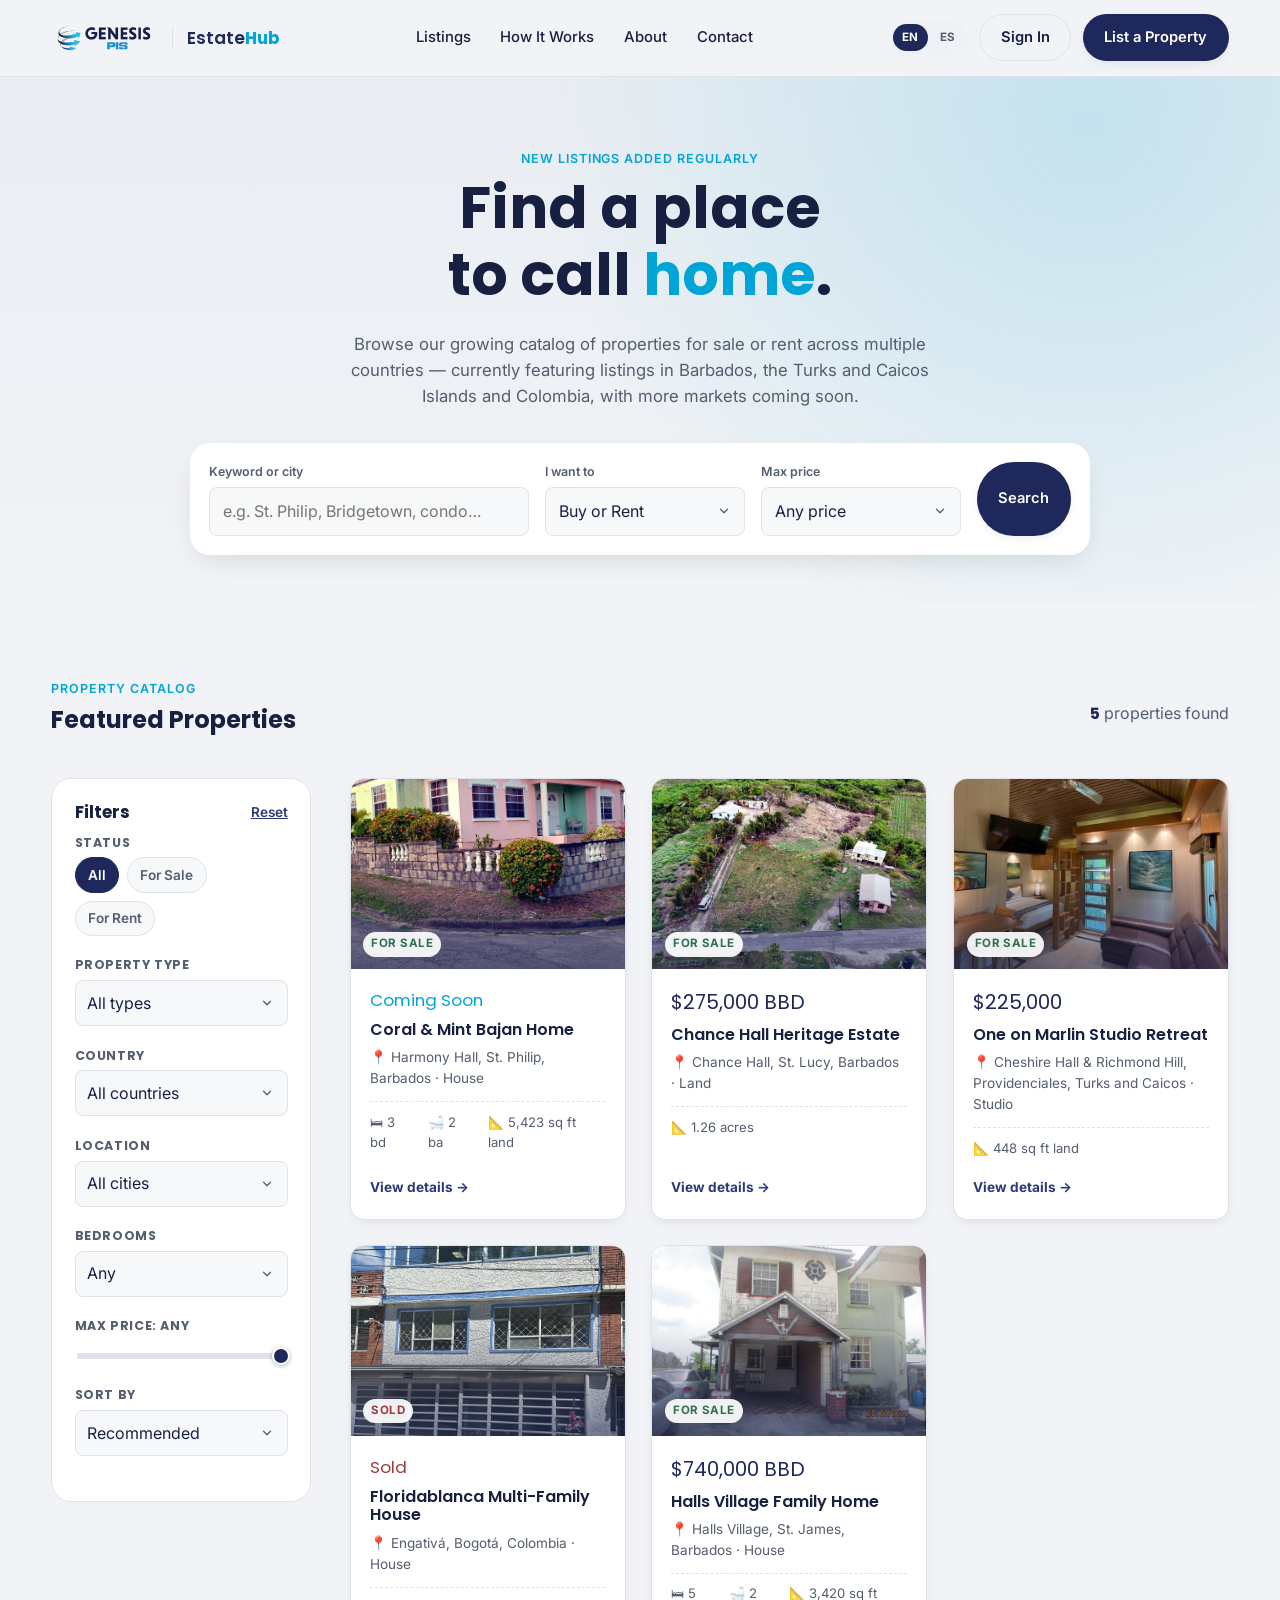
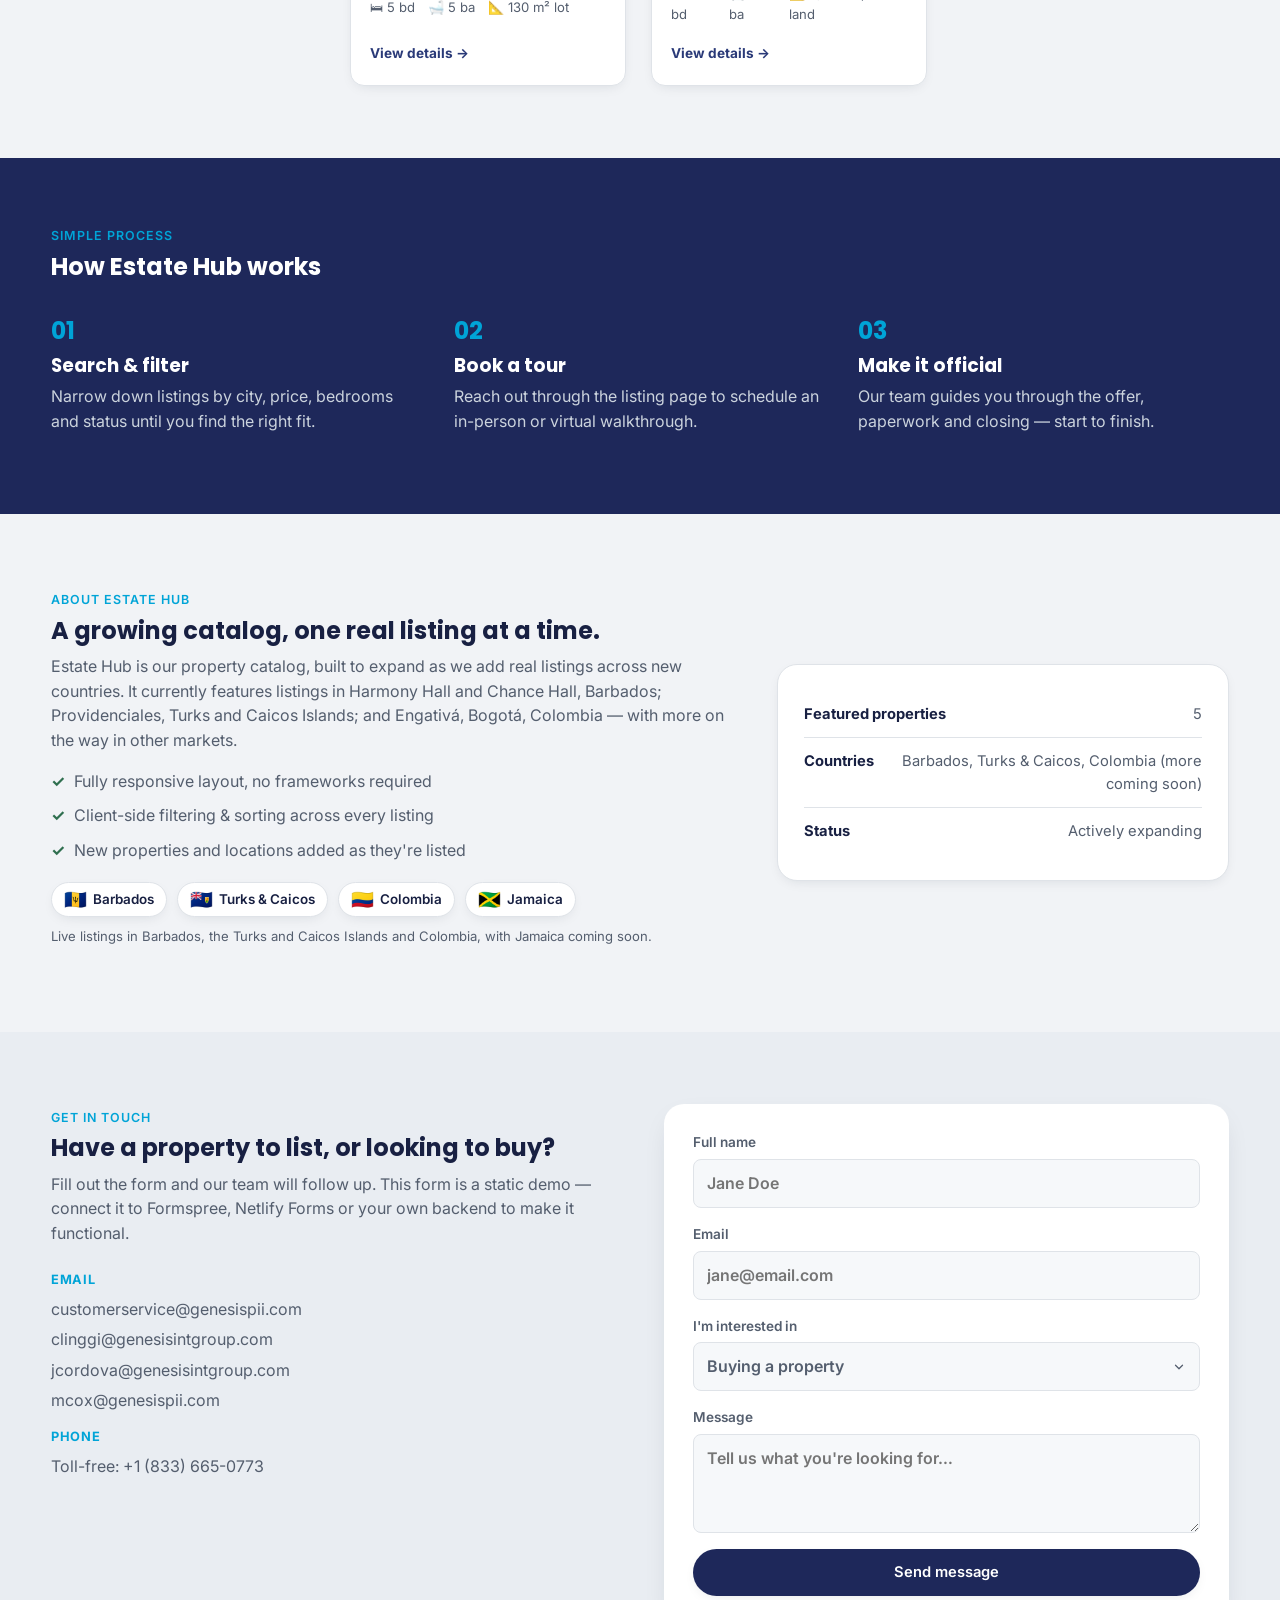
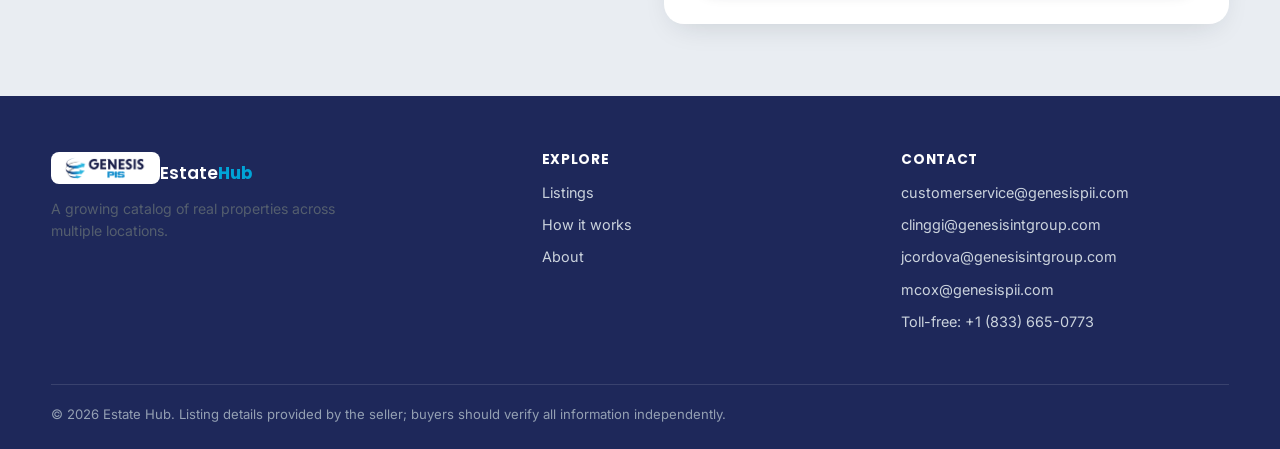
==== commit 6506bdbe: "Add toll-free phone number to contact sections" ====
--- a/index.html
+++ b/index.html
@@ -244,6 +244,10 @@
           <span>jcordova@genesisintgroup.com</span>
           <span>mcox@genesispii.com</span>
         </div>
+        <div>
+          <strong data-i18n-en="Phone" data-i18n-es="Teléfono">Phone</strong>
+          <span><a href="tel:+18336650773" data-i18n-en="Toll-free: +1 (833) 665-0773" data-i18n-es="Línea gratuita: +1 (833) 665-0773">Toll-free: +1 (833) 665-0773</a></span>
+        </div>
       </div>
     </div>
     <form class="contact-form" onsubmit="return false;">
@@ -281,6 +285,7 @@
       <a href="mailto:clinggi@genesisintgroup.com">clinggi@genesisintgroup.com</a>
       <a href="mailto:jcordova@genesisintgroup.com">jcordova@genesisintgroup.com</a>
       <a href="mailto:mcox@genesispii.com">mcox@genesispii.com</a>
+      <a href="tel:+18336650773" data-i18n-en="Toll-free: +1 (833) 665-0773" data-i18n-es="Línea gratuita: +1 (833) 665-0773">Toll-free: +1 (833) 665-0773</a>
     </div>
   </div>
   <div class="container footer-bottom">
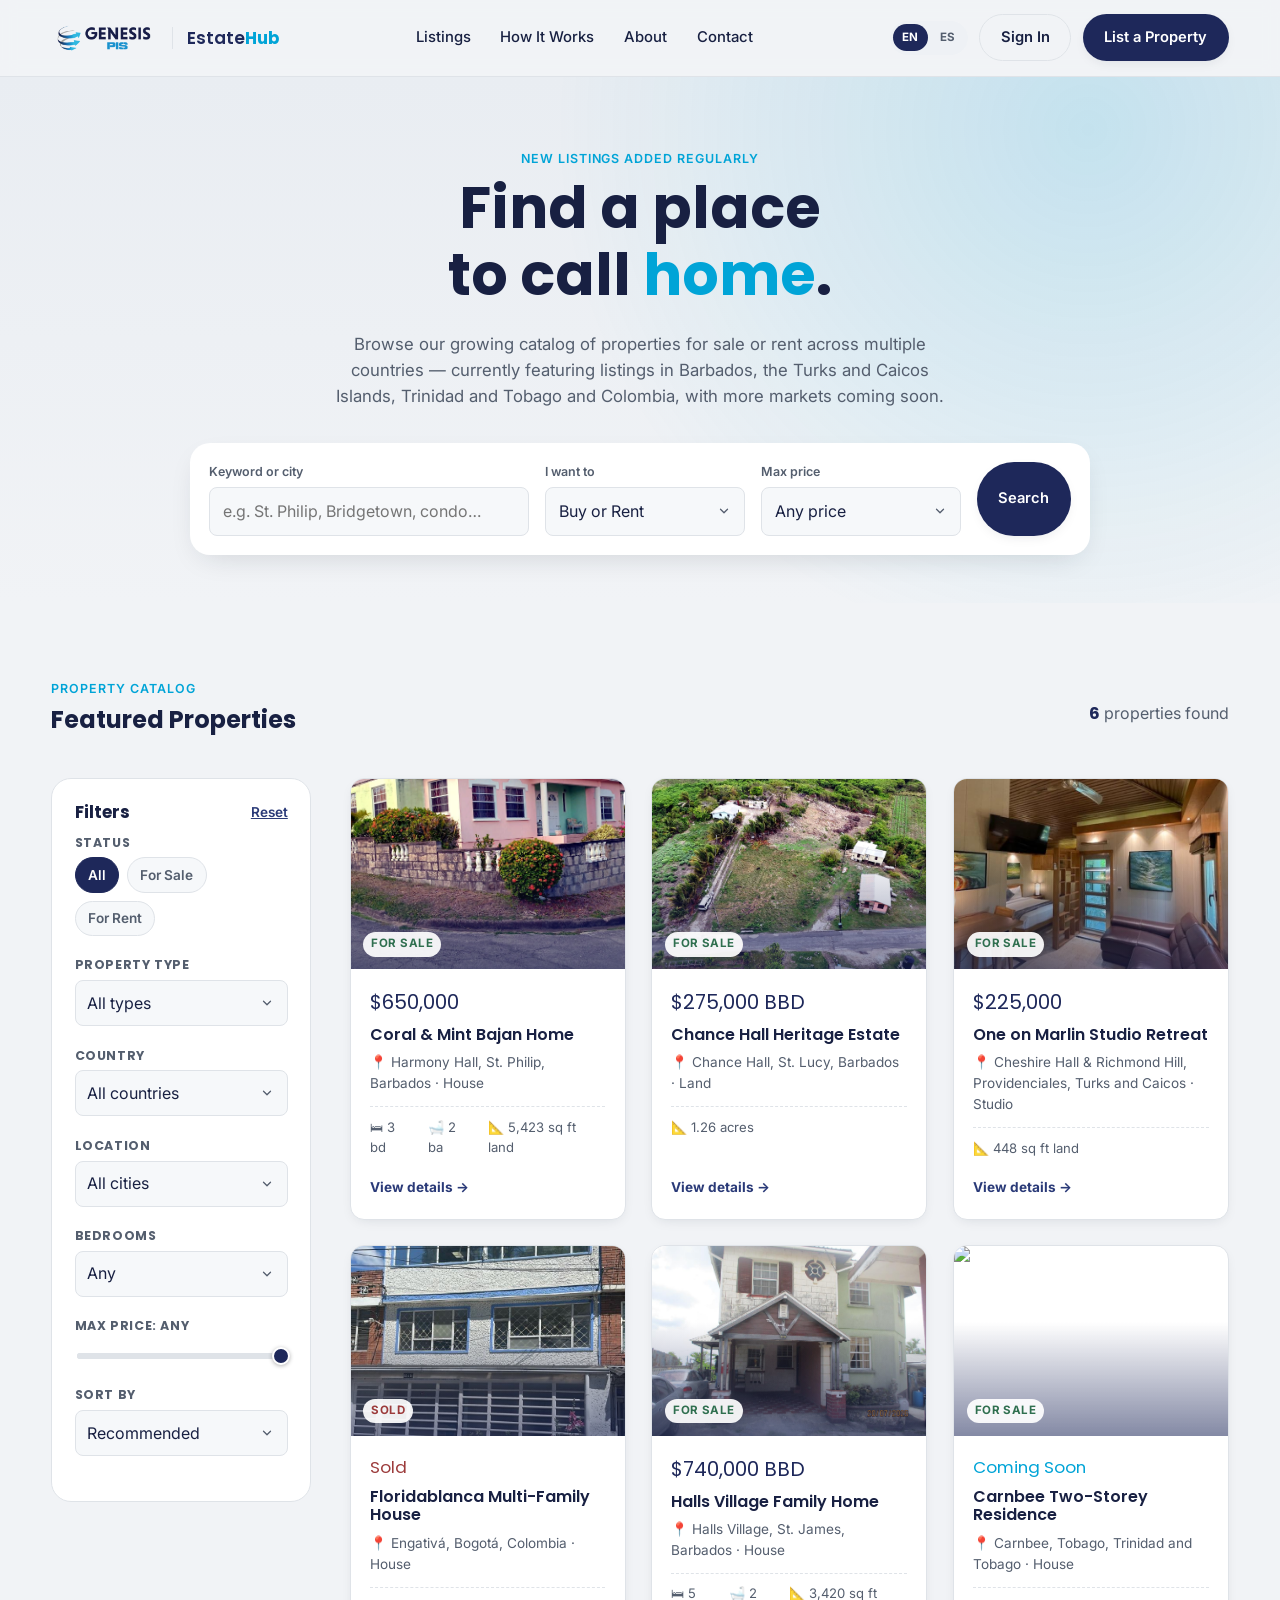
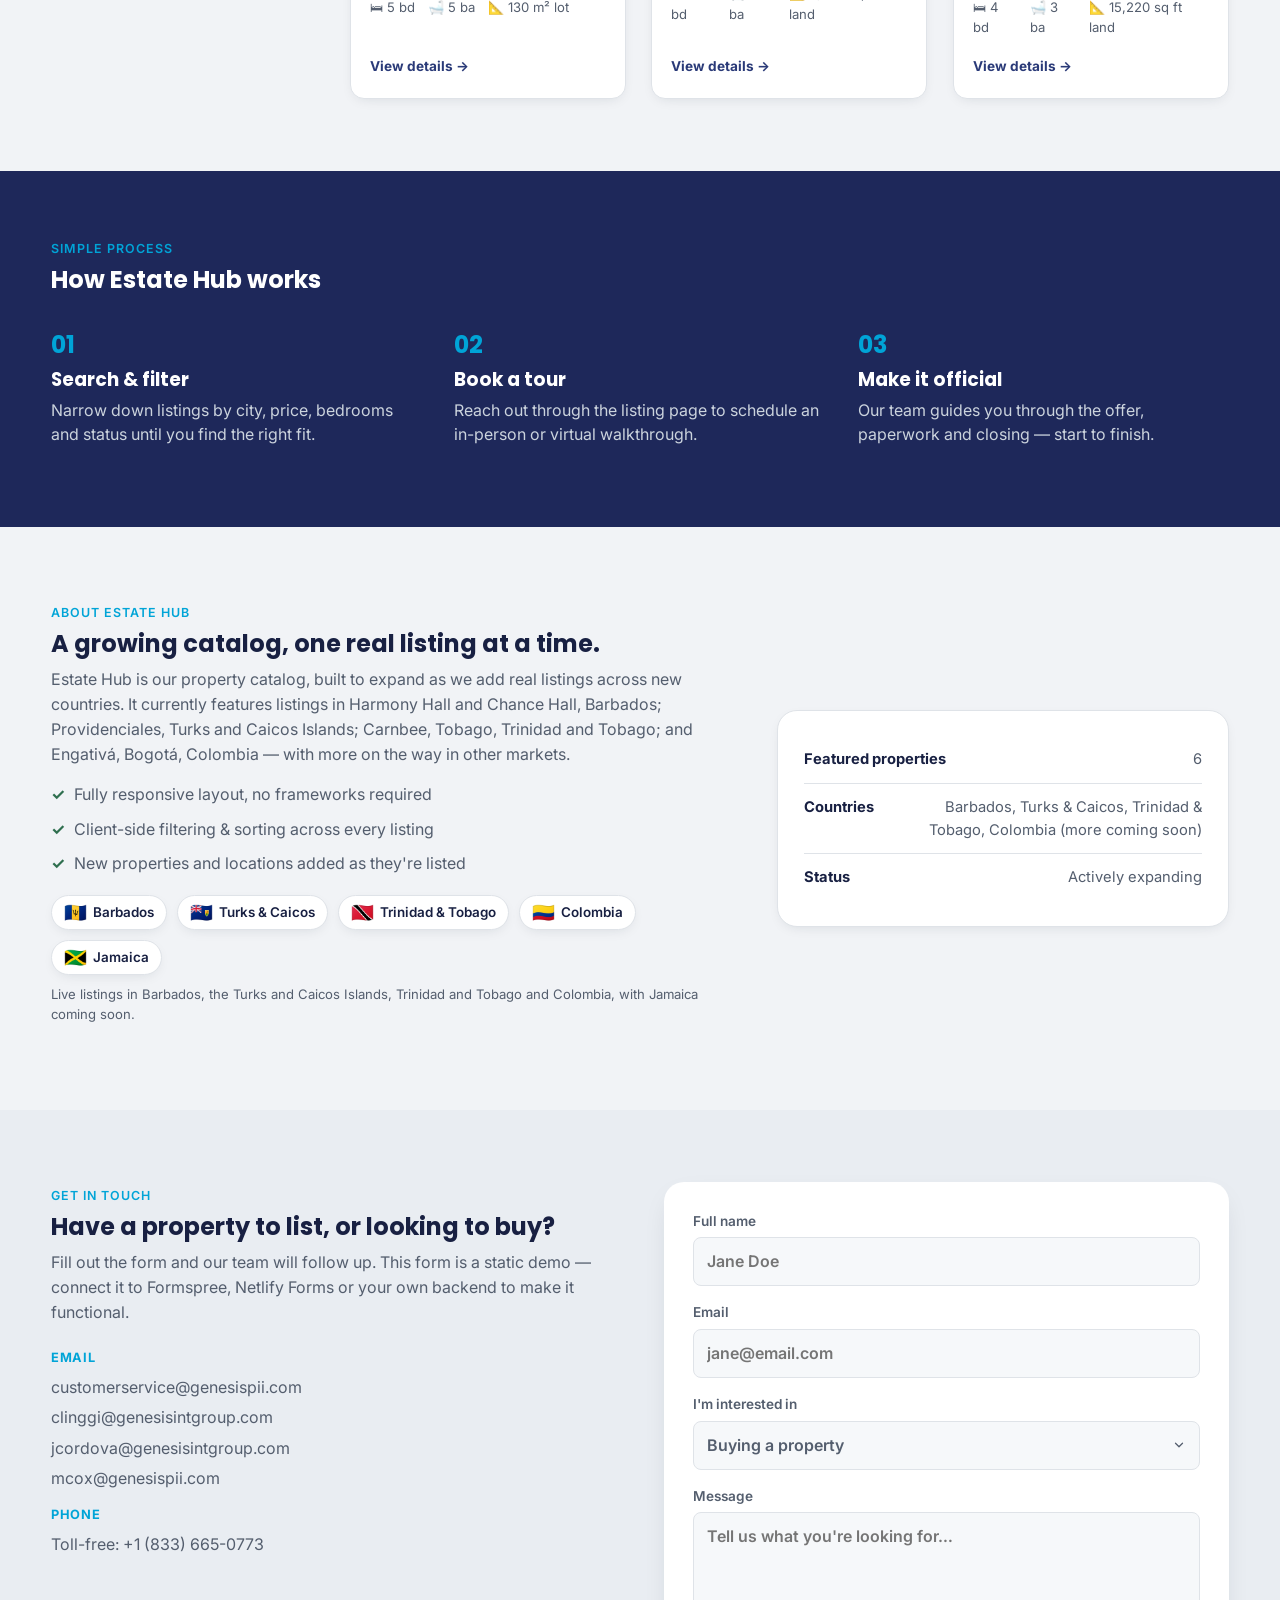
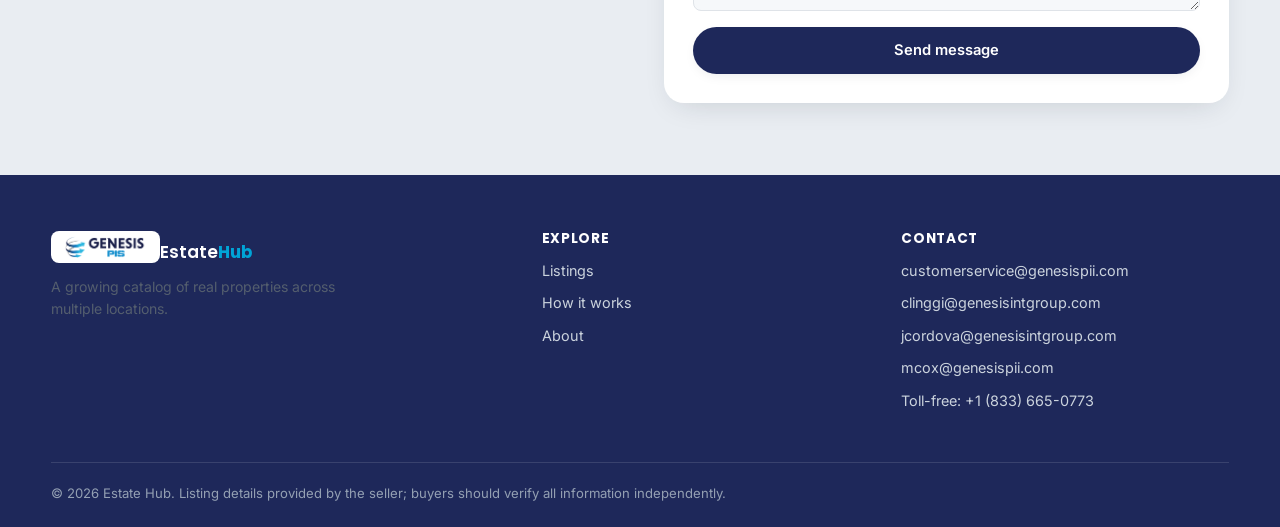
==== commit 5cf50e84: "Add files via upload" ====
--- a/index.html
+++ b/index.html
@@ -53,7 +53,7 @@
   <div class="container hero-inner">
     <span class="eyebrow" data-i18n-en="New listings added regularly" data-i18n-es="Nuevas propiedades agregadas regularmente">New listings added regularly</span>
     <h1><span data-i18n-en="Find a place" data-i18n-es="Encuentra un lugar">Find a place</span><br> <span data-i18n-en="to call" data-i18n-es="para llamar">to call</span> <span class="accent" data-i18n-en="home" data-i18n-es="hogar">home</span>.</h1>
-    <p class="hero-sub" data-i18n-en="Browse our growing catalog of properties for sale or rent across multiple countries — currently featuring listings in Barbados, the Turks and Caicos Islands and Colombia, with more markets coming soon." data-i18n-es="Explora nuestro catálogo creciente de propiedades en venta o alquiler en múltiples países — actualmente con propiedades en Barbados, las Islas Turcas y Caicos y Colombia, con más mercados próximamente.">Browse our growing catalog of properties for sale or rent across multiple countries — currently featuring listings in Barbados, the Turks and Caicos Islands and Colombia, with more markets coming soon.</p>
+    <p class="hero-sub" data-i18n-en="Browse our growing catalog of properties for sale or rent across multiple countries — currently featuring listings in Barbados, the Turks and Caicos Islands, Trinidad and Tobago and Colombia, with more markets coming soon." data-i18n-es="Explora nuestro catálogo creciente de propiedades en venta o alquiler en múltiples países — actualmente con propiedades en Barbados, las Islas Turcas y Caicos, Trinidad y Tobago y Colombia, con más mercados próximamente.">Browse our growing catalog of properties for sale or rent across multiple countries — currently featuring listings in Barbados, the Turks and Caicos Islands, Trinidad and Tobago and Colombia, with more markets coming soon.</p>
 
     <form class="search-card" id="searchForm">
       <div class="search-field">
@@ -207,7 +207,7 @@
     <div class="about-copy">
       <span class="eyebrow" data-i18n-en="About Estate Hub" data-i18n-es="Sobre Estate Hub">About Estate Hub</span>
       <h2 data-i18n-en="A growing catalog, one real listing at a time." data-i18n-es="Un catálogo creciente, una propiedad real a la vez.">A growing catalog, one real listing at a time.</h2>
-      <p data-i18n-en="Estate Hub is our property catalog, built to expand as we add real listings across new countries. It currently features listings in Harmony Hall and Chance Hall, Barbados; Providenciales, Turks and Caicos Islands; and Engativá, Bogotá, Colombia — with more on the way in other markets." data-i18n-es="Estate Hub es nuestro catálogo de propiedades, diseñado para crecer a medida que agregamos propiedades reales en nuevos países. Actualmente incluye propiedades en Harmony Hall y Chance Hall, Barbados; Providenciales, Islas Turcas y Caicos; y Engativá, Bogotá, Colombia — con más mercados en camino.">Estate Hub is our property catalog, built to expand as we add real listings across new countries. It currently features listings in Harmony Hall and Chance Hall, Barbados; Providenciales, Turks and Caicos Islands; and Engativá, Bogotá, Colombia — with more on the way in other markets.</p>
+      <p data-i18n-en="Estate Hub is our property catalog, built to expand as we add real listings across new countries. It currently features listings in Harmony Hall and Chance Hall, Barbados; Providenciales, Turks and Caicos Islands; Carnbee, Tobago, Trinidad and Tobago; and Engativá, Bogotá, Colombia — with more on the way in other markets." data-i18n-es="Estate Hub es nuestro catálogo de propiedades, diseñado para crecer a medida que agregamos propiedades reales en nuevos países. Actualmente incluye propiedades en Harmony Hall y Chance Hall, Barbados; Providenciales, Islas Turcas y Caicos; Carnbee, Tobago, Trinidad y Tobago; y Engativá, Bogotá, Colombia — con más mercados en camino.">Estate Hub is our property catalog, built to expand as we add real listings across new countries. It currently features listings in Harmony Hall and Chance Hall, Barbados; Providenciales, Turks and Caicos Islands; Carnbee, Tobago, Trinidad and Tobago; and Engativá, Bogotá, Colombia — with more on the way in other markets.</p>
       <ul class="about-list">
         <li data-i18n-en="Fully responsive layout, no frameworks required" data-i18n-es="Diseño totalmente responsivo, sin frameworks necesarios">Fully responsive layout, no frameworks required</li>
         <li data-i18n-en="Client-side filtering &amp; sorting across every listing" data-i18n-es="Filtrado y ordenamiento del lado del cliente en todas las propiedades">Client-side filtering &amp; sorting across every listing</li>
@@ -216,14 +216,15 @@
       <div class="market-flags">
         <span class="market-flag"><span class="flag">🇧🇧</span> Barbados</span>
         <span class="market-flag"><span class="flag">🇹🇨</span> Turks &amp; Caicos</span>
+        <span class="market-flag"><span class="flag">🇹🇹</span> Trinidad &amp; Tobago</span>
         <span class="market-flag"><span class="flag">🇨🇴</span> Colombia</span>
         <span class="market-flag"><span class="flag">🇯🇲</span> Jamaica</span>
       </div>
-      <p class="market-note" data-i18n-en="Live listings in Barbados, the Turks and Caicos Islands and Colombia, with Jamaica coming soon." data-i18n-es="Propiedades activas en Barbados, las Islas Turcas y Caicos y Colombia, con Jamaica próximamente.">Live listings in Barbados, the Turks and Caicos Islands and Colombia, with Jamaica coming soon.</p>
+      <p class="market-note" data-i18n-en="Live listings in Barbados, the Turks and Caicos Islands, Trinidad and Tobago and Colombia, with Jamaica coming soon." data-i18n-es="Propiedades activas en Barbados, las Islas Turcas y Caicos, Trinidad y Tobago y Colombia, con Jamaica próximamente.">Live listings in Barbados, the Turks and Caicos Islands, Trinidad and Tobago and Colombia, with Jamaica coming soon.</p>
     </div>
     <div class="about-card">
       <div class="about-card-row"><strong data-i18n-en="Featured properties" data-i18n-es="Propiedades destacadas">Featured properties</strong><span id="aboutCount">—</span></div>
-      <div class="about-card-row"><strong data-i18n-en="Countries" data-i18n-es="Países">Countries</strong><span data-i18n-en="Barbados, Turks &amp; Caicos, Colombia (more coming soon)" data-i18n-es="Barbados, Turcas y Caicos, Colombia (más próximamente)">Barbados, Turks &amp; Caicos, Colombia (more coming soon)</span></div>
+      <div class="about-card-row"><strong data-i18n-en="Countries" data-i18n-es="Países">Countries</strong><span data-i18n-en="Barbados, Turks &amp; Caicos, Trinidad &amp; Tobago, Colombia (more coming soon)" data-i18n-es="Barbados, Turcas y Caicos, Trinidad y Tobago, Colombia (más próximamente)">Barbados, Turks &amp; Caicos, Trinidad &amp; Tobago, Colombia (more coming soon)</span></div>
       <div class="about-card-row"><strong data-i18n-en="Status" data-i18n-es="Estado">Status</strong><span data-i18n-en="Actively expanding" data-i18n-es="En expansión activa">Actively expanding</span></div>
     </div>
   </div>
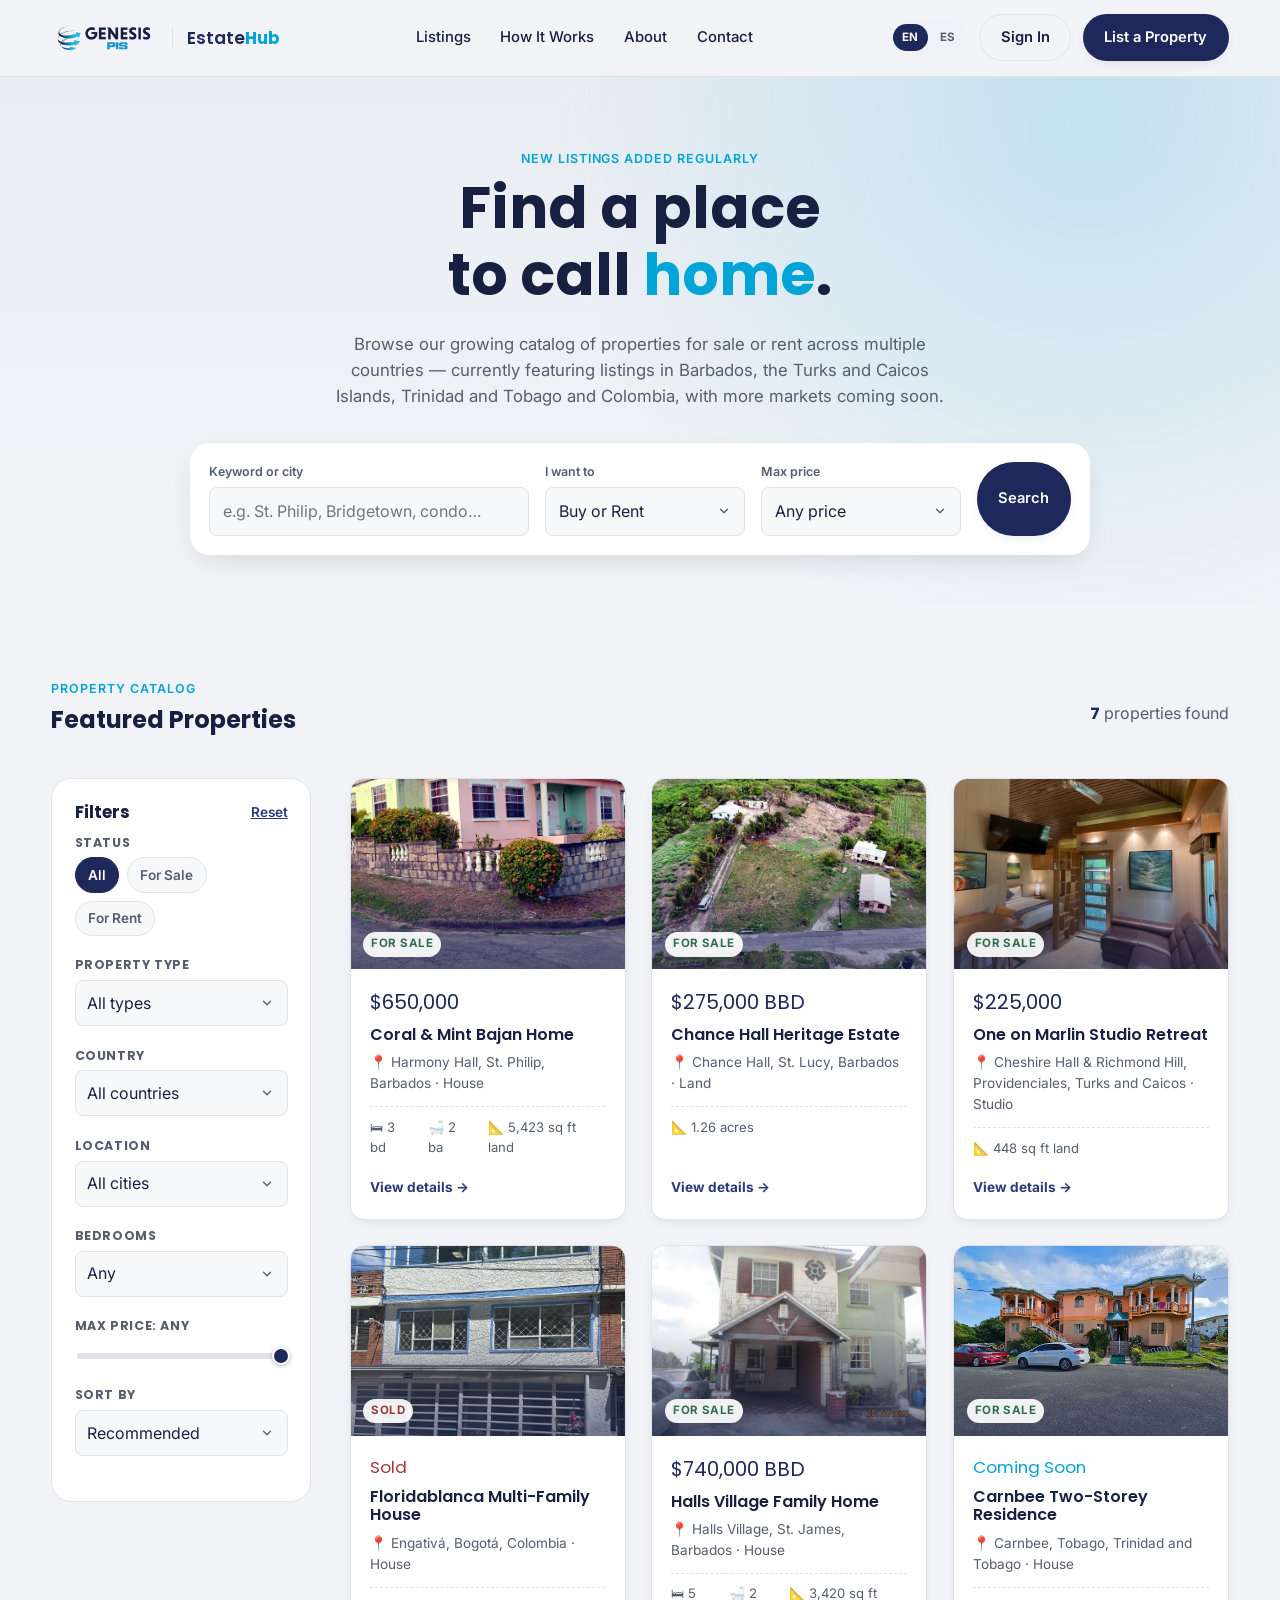
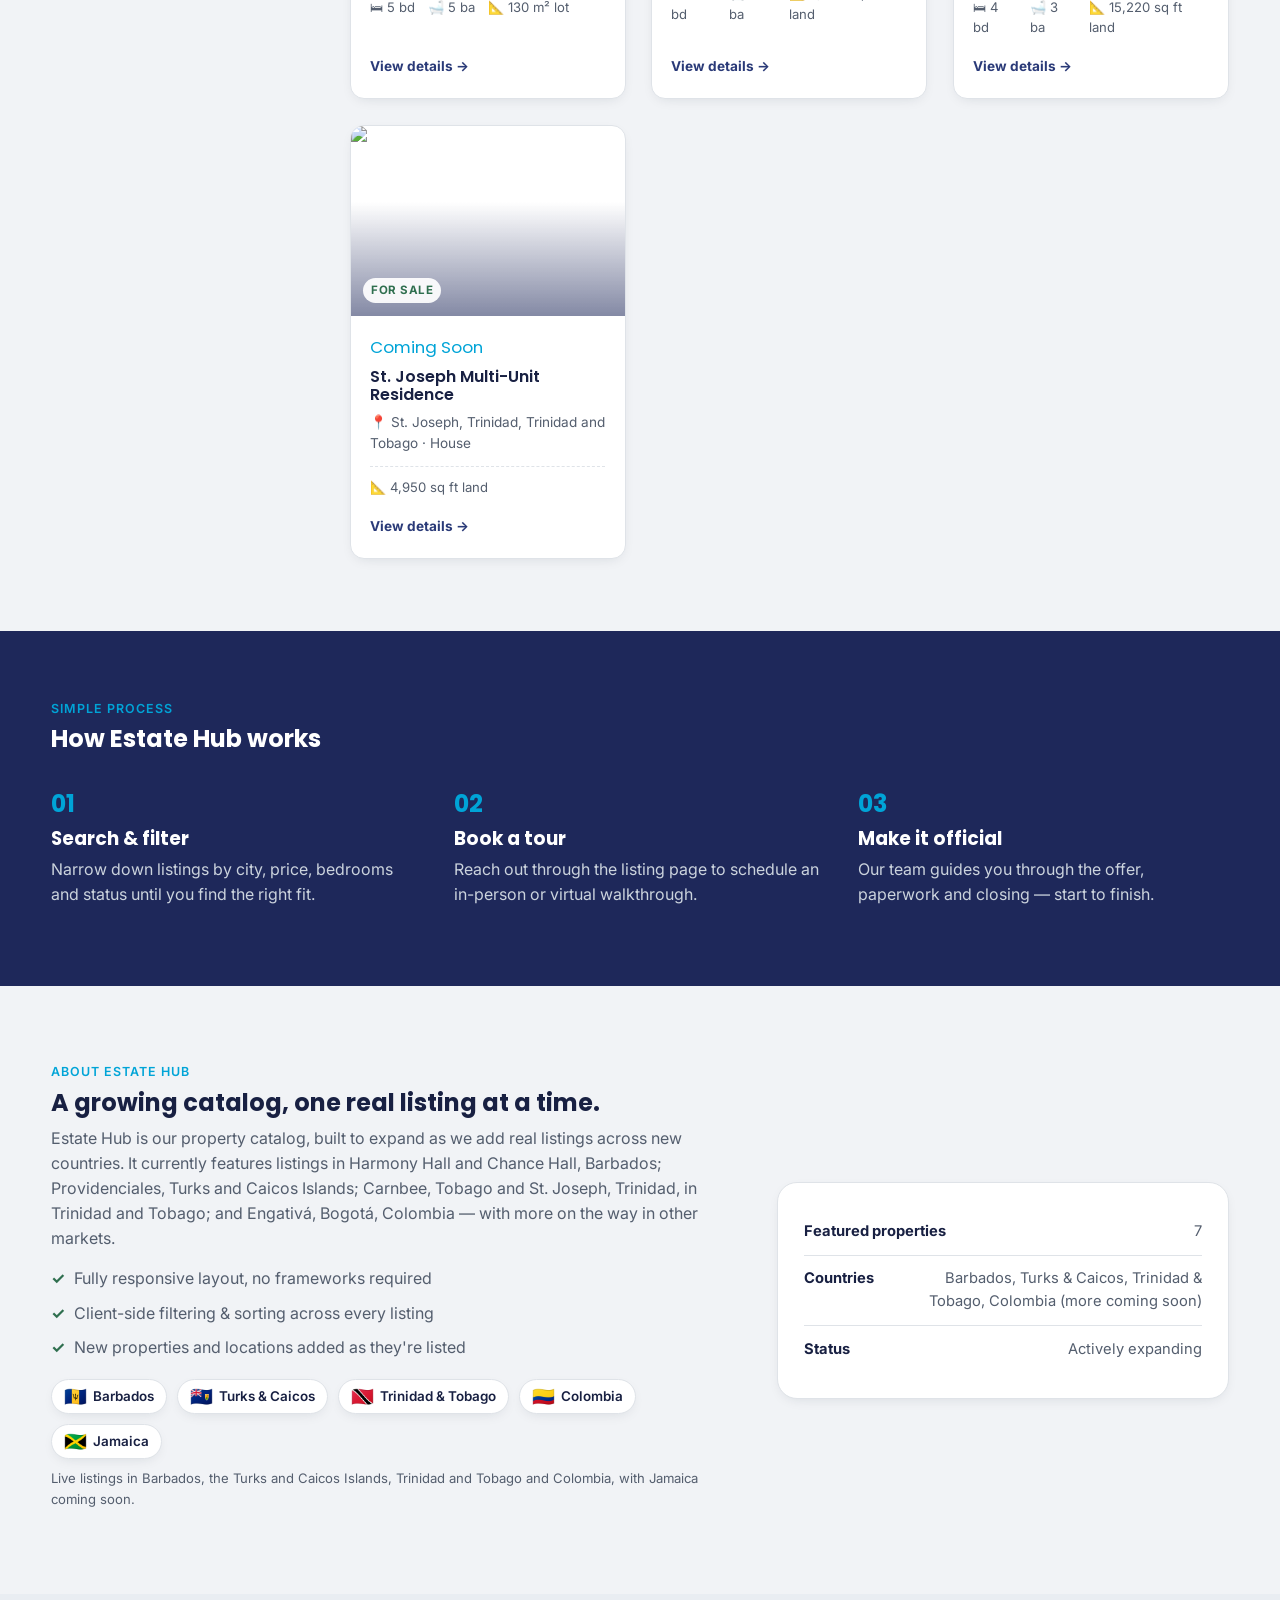
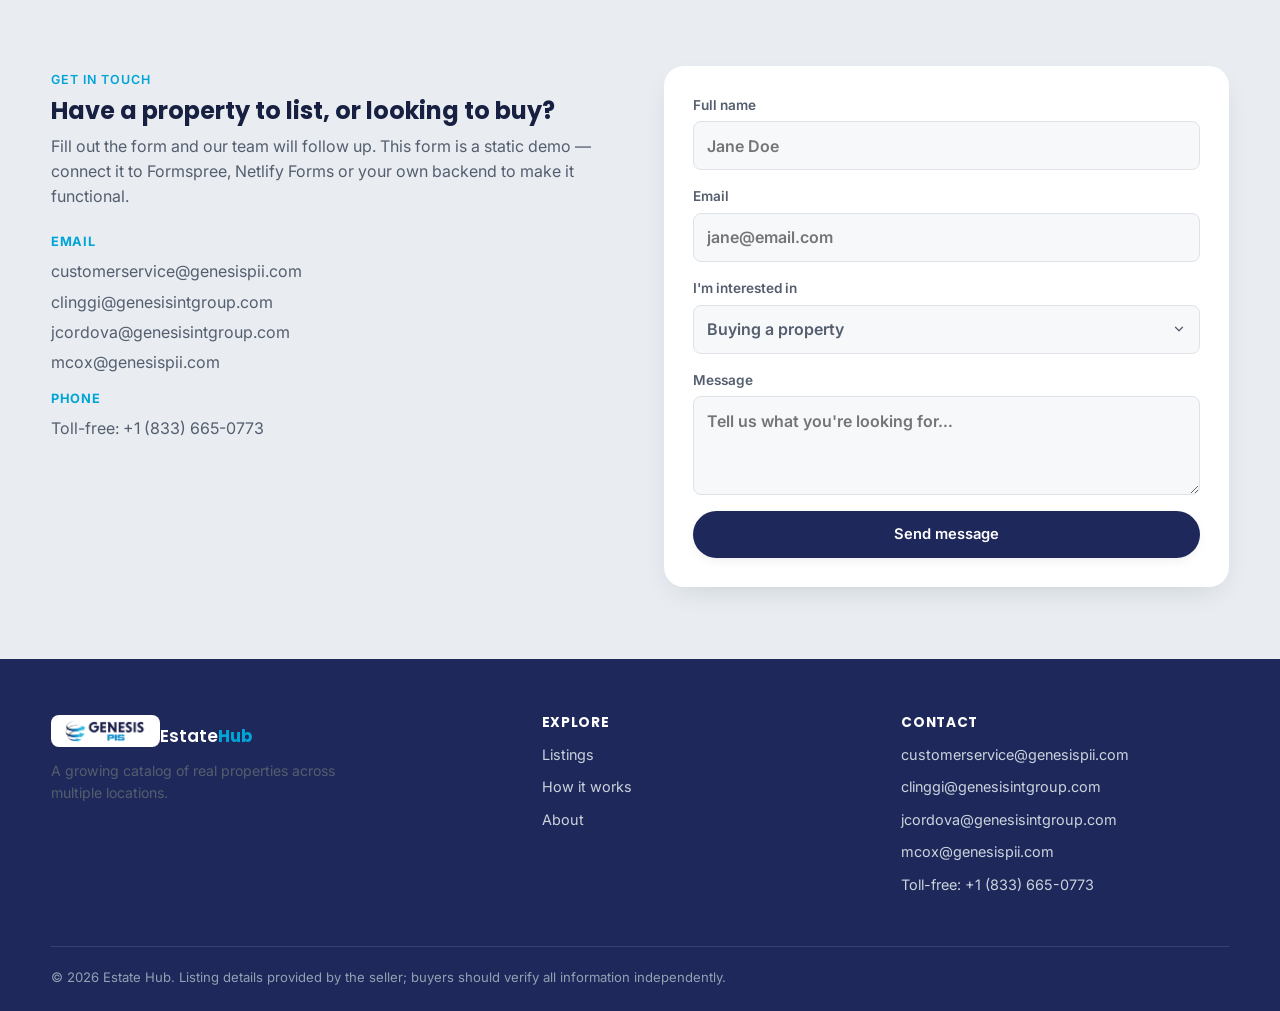
==== commit 77cee1ed: "Add files via upload" ====
--- a/index.html
+++ b/index.html
@@ -207,7 +207,7 @@
     <div class="about-copy">
       <span class="eyebrow" data-i18n-en="About Estate Hub" data-i18n-es="Sobre Estate Hub">About Estate Hub</span>
       <h2 data-i18n-en="A growing catalog, one real listing at a time." data-i18n-es="Un catálogo creciente, una propiedad real a la vez.">A growing catalog, one real listing at a time.</h2>
-      <p data-i18n-en="Estate Hub is our property catalog, built to expand as we add real listings across new countries. It currently features listings in Harmony Hall and Chance Hall, Barbados; Providenciales, Turks and Caicos Islands; Carnbee, Tobago, Trinidad and Tobago; and Engativá, Bogotá, Colombia — with more on the way in other markets." data-i18n-es="Estate Hub es nuestro catálogo de propiedades, diseñado para crecer a medida que agregamos propiedades reales en nuevos países. Actualmente incluye propiedades en Harmony Hall y Chance Hall, Barbados; Providenciales, Islas Turcas y Caicos; Carnbee, Tobago, Trinidad y Tobago; y Engativá, Bogotá, Colombia — con más mercados en camino.">Estate Hub is our property catalog, built to expand as we add real listings across new countries. It currently features listings in Harmony Hall and Chance Hall, Barbados; Providenciales, Turks and Caicos Islands; Carnbee, Tobago, Trinidad and Tobago; and Engativá, Bogotá, Colombia — with more on the way in other markets.</p>
+      <p data-i18n-en="Estate Hub is our property catalog, built to expand as we add real listings across new countries. It currently features listings in Harmony Hall and Chance Hall, Barbados; Providenciales, Turks and Caicos Islands; Carnbee, Tobago and St. Joseph, Trinidad, in Trinidad and Tobago; and Engativá, Bogotá, Colombia — with more on the way in other markets." data-i18n-es="Estate Hub es nuestro catálogo de propiedades, diseñado para crecer a medida que agregamos propiedades reales en nuevos países. Actualmente incluye propiedades en Harmony Hall y Chance Hall, Barbados; Providenciales, Islas Turcas y Caicos; Carnbee, Tobago y St. Joseph, Trinidad, en Trinidad y Tobago; y Engativá, Bogotá, Colombia — con más mercados en camino.">Estate Hub is our property catalog, built to expand as we add real listings across new countries. It currently features listings in Harmony Hall and Chance Hall, Barbados; Providenciales, Turks and Caicos Islands; Carnbee, Tobago and St. Joseph, Trinidad, in Trinidad and Tobago; and Engativá, Bogotá, Colombia — with more on the way in other markets.</p>
       <ul class="about-list">
         <li data-i18n-en="Fully responsive layout, no frameworks required" data-i18n-es="Diseño totalmente responsivo, sin frameworks necesarios">Fully responsive layout, no frameworks required</li>
         <li data-i18n-en="Client-side filtering &amp; sorting across every listing" data-i18n-es="Filtrado y ordenamiento del lado del cliente en todas las propiedades">Client-side filtering &amp; sorting across every listing</li>
--- a/styles.css
+++ b/styles.css
@@ -684,7 +684,7 @@
 .qf { display: flex; flex-direction: column; gap: .2em; }
 .qf span:first-child { font-size: .72rem; text-transform: uppercase; letter-spacing: .05em; color: var(--ink-soft); }
 .qf span:last-child { font-weight: 600; }
-.hero-ctas { display: flex; gap: .8em; }
+.hero-ctas { display: flex; flex-wrap: wrap; gap: .8em; }
 .btn-ghost-light {
   background: transparent;
   border-color: var(--line);
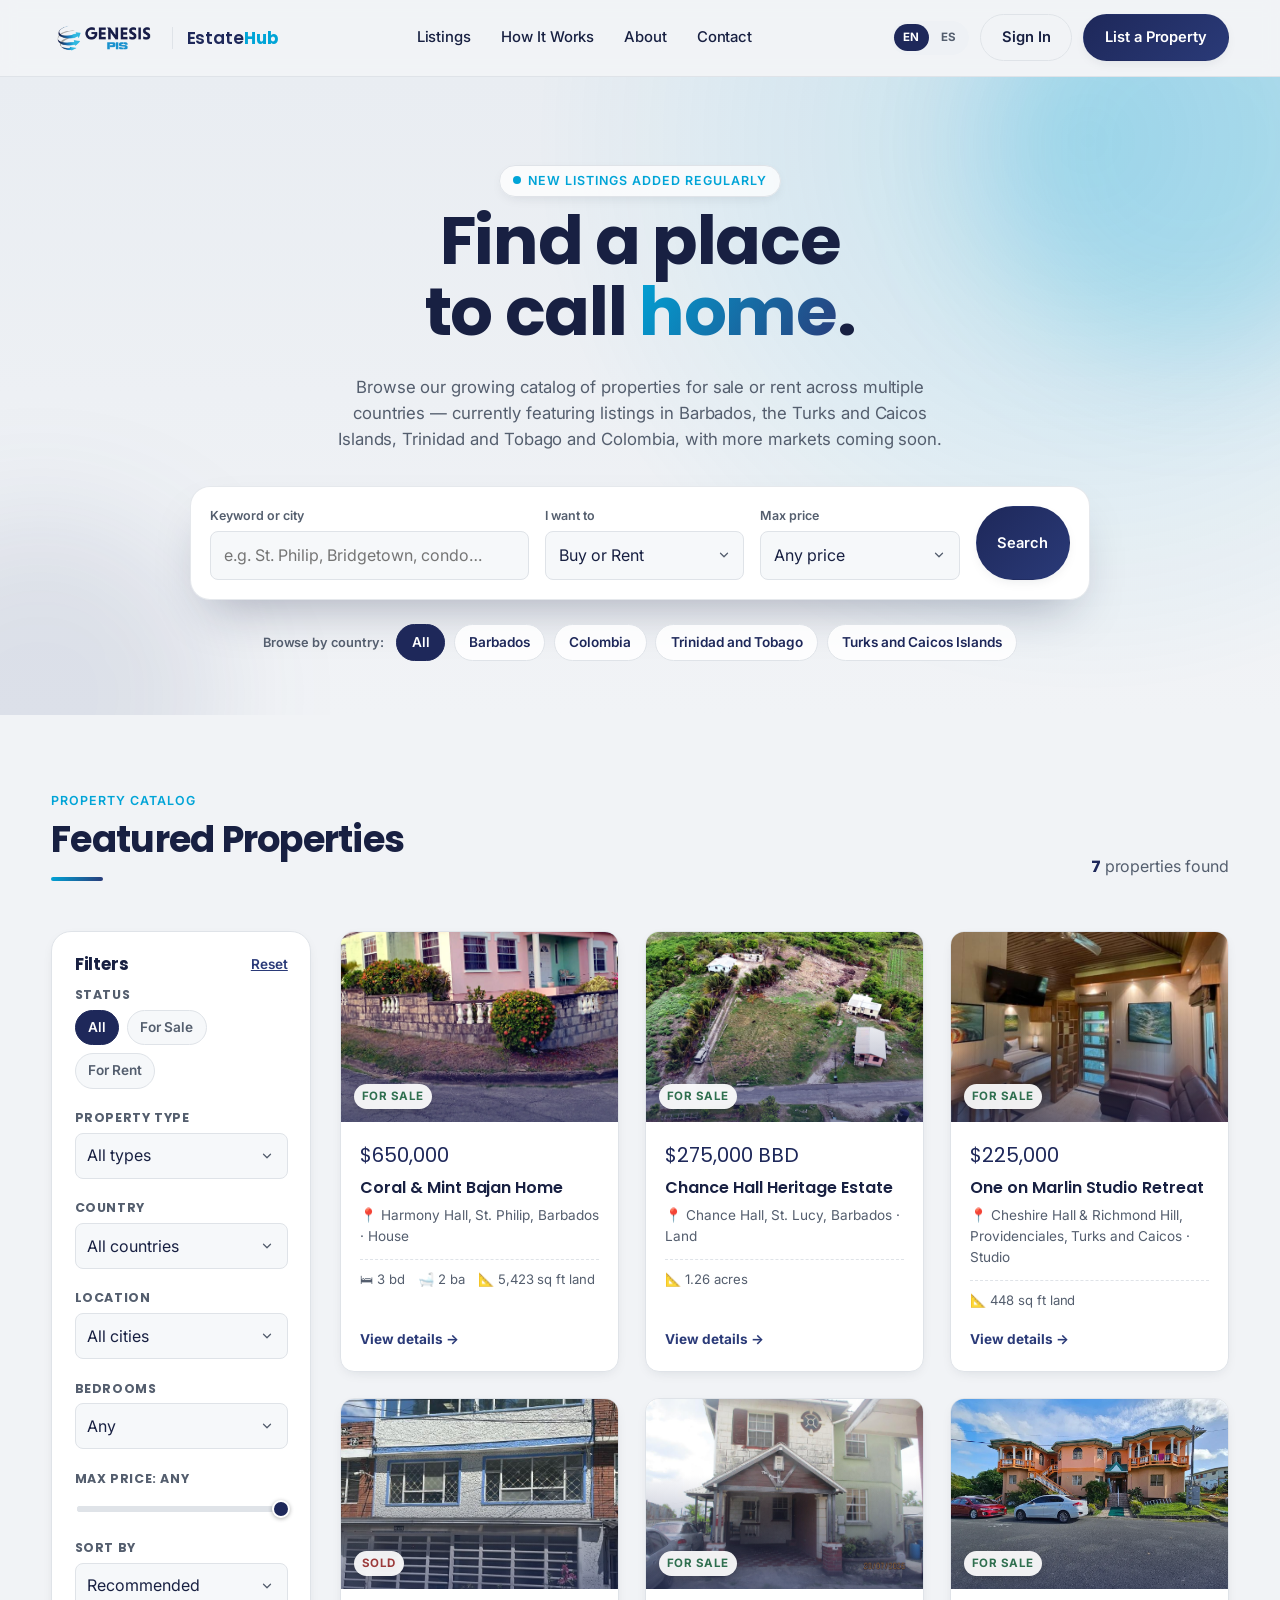
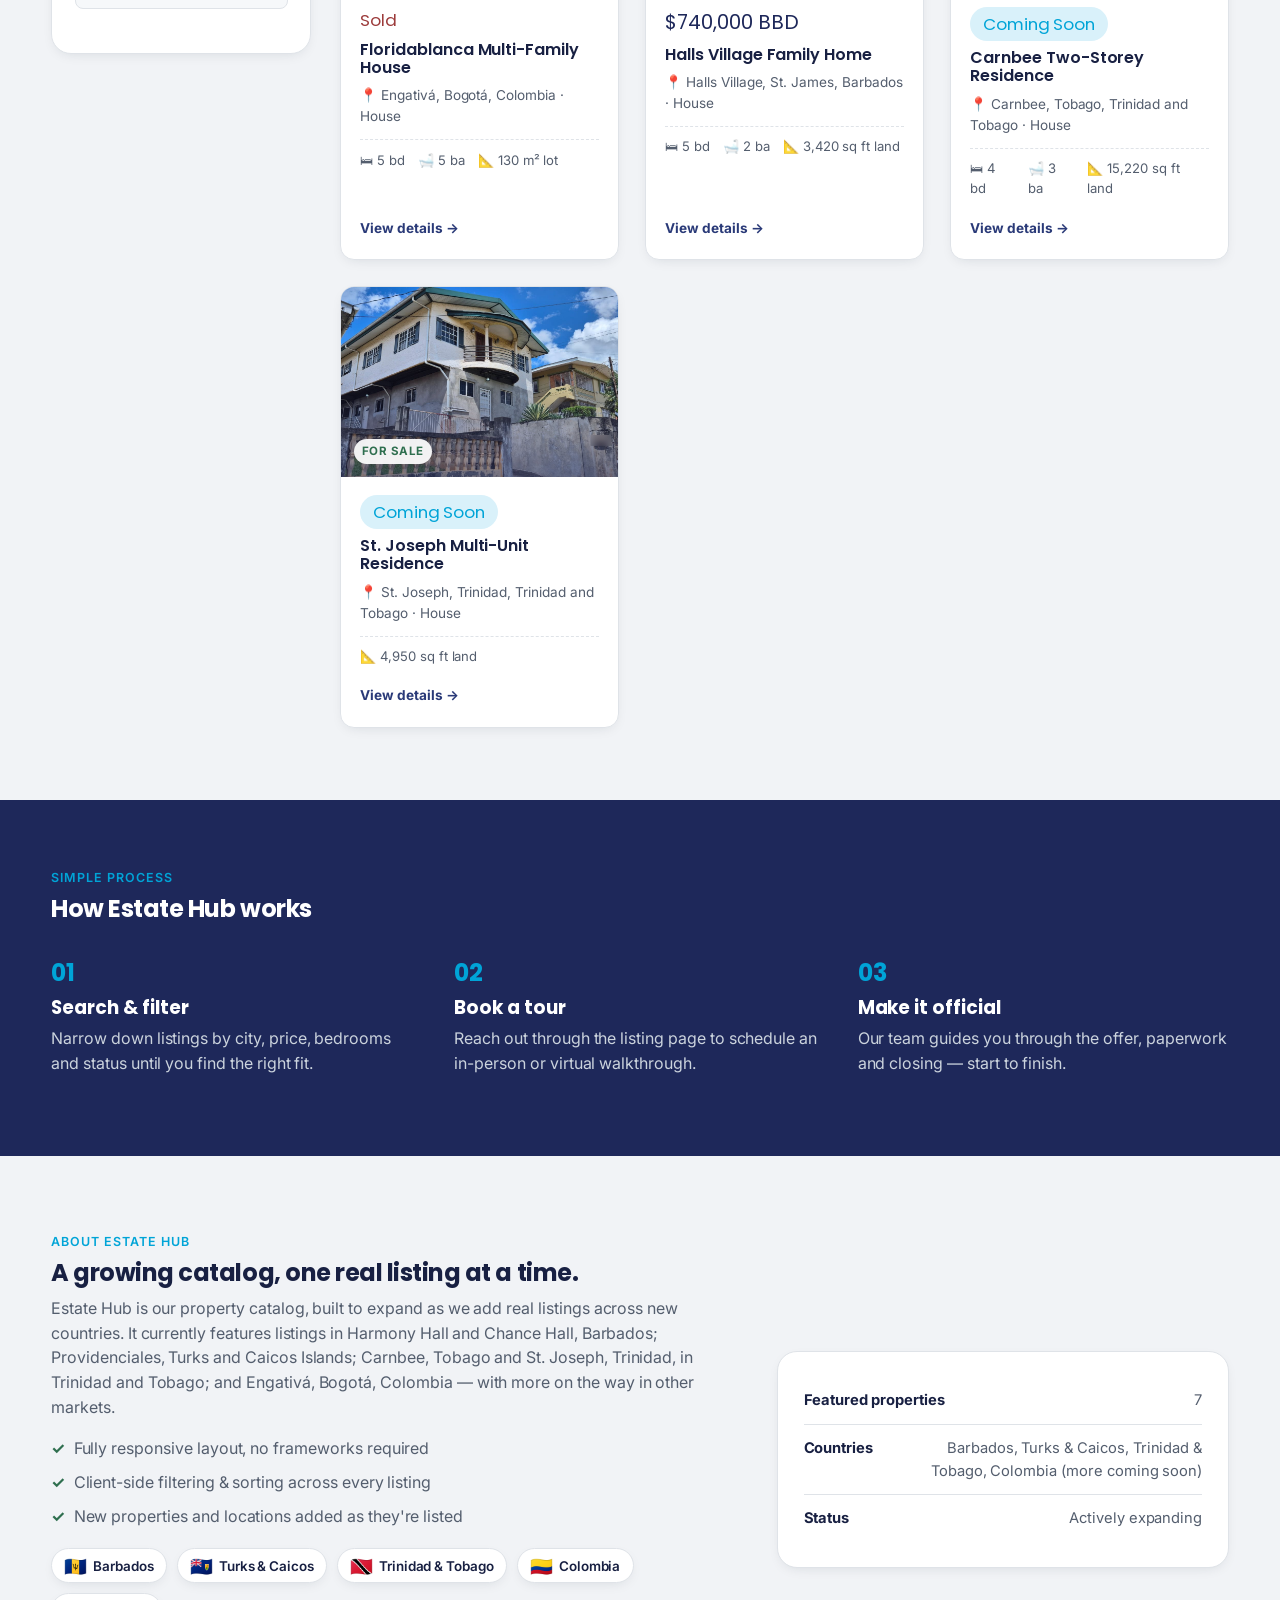
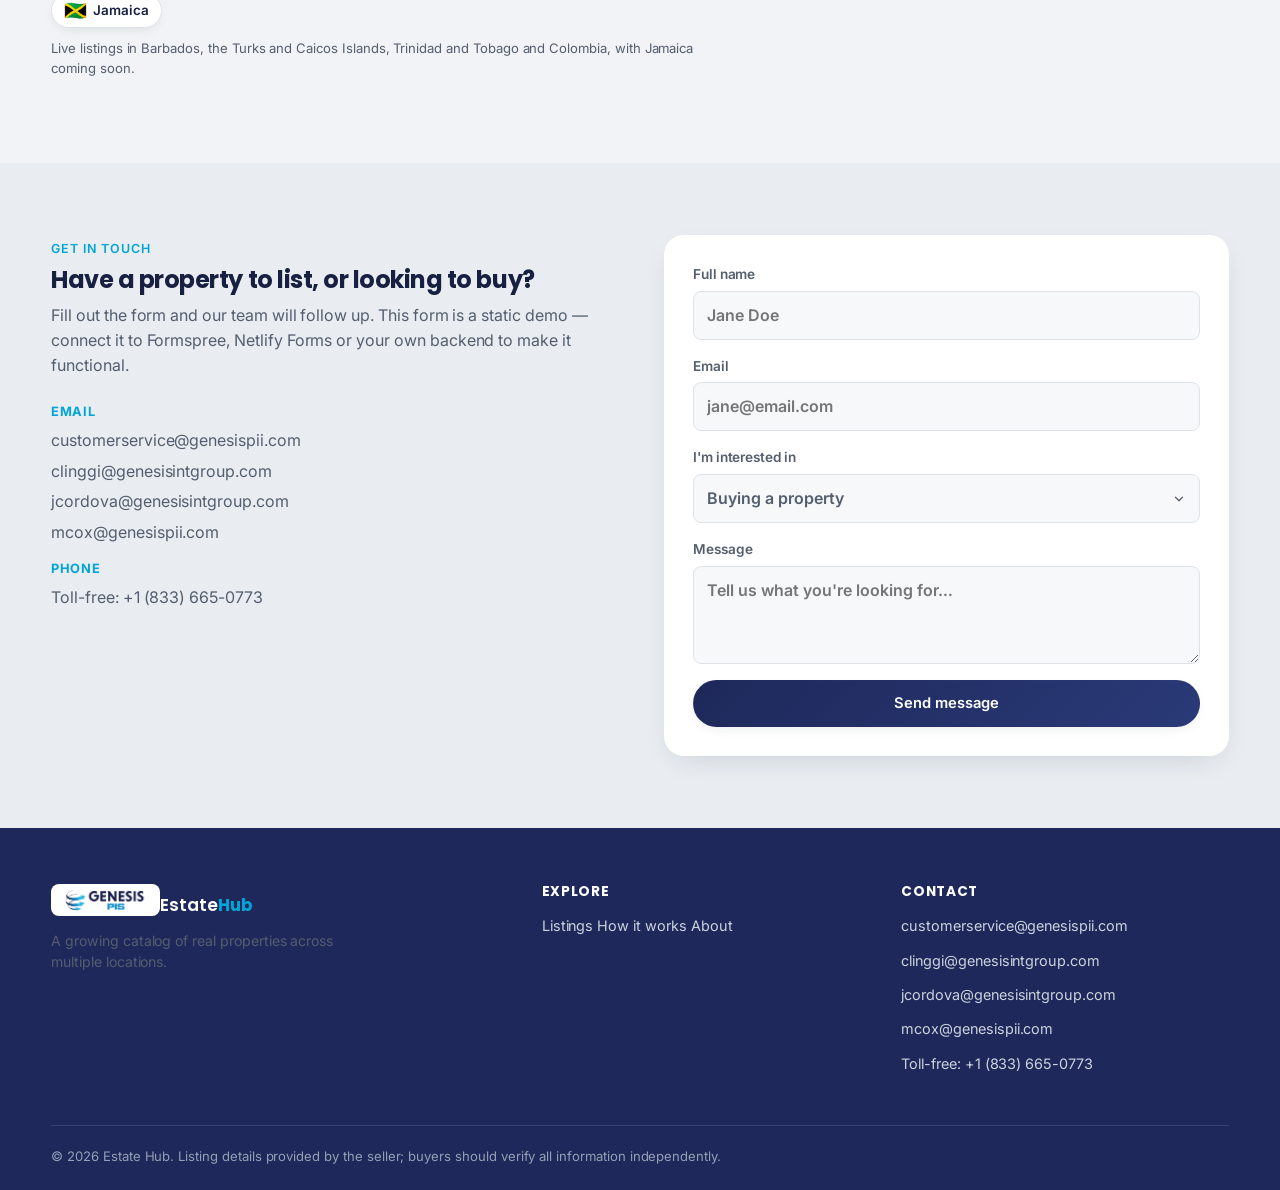
==== commit e93f6c97: "Add files via upload" ====
--- a/index.html
+++ b/index.html
@@ -296,5 +296,6 @@
 
 <script src="lang.js"></script>
 <script src="script.js"></script>
+<script src="enhance.js"></script>
 </body>
 </html>
--- a/styles.css
+++ b/styles.css
@@ -952,3 +952,291 @@
   }
   .facts-row span, .about-card-row span { text-align: left; }
 }
+
+
+/* =====================================================================
+   v2 POLISH — motion, depth and interaction layer.
+   Same data, photos and palette; this block only refines the look & feel.
+   All motion is disabled for visitors who prefer reduced motion.
+   ===================================================================== */
+:root {
+  --ease: cubic-bezier(.22, .8, .24, 1);
+  --shadow-lg: 0 24px 50px -20px rgba(24, 32, 66, .35);
+  --grad-accent: linear-gradient(120deg, var(--accent), var(--primary-soft));
+}
+body { letter-spacing: -.003em; }
+h1, h2 { letter-spacing: -.02em; }
+::selection { background: var(--accent); color: #fff; }
+:focus-visible { outline: 3px solid var(--accent); outline-offset: 3px; border-radius: 6px; }
+.btn:focus-visible, .chip:focus-visible, .card:focus-visible { outline-offset: 2px; }
+
+/* ---- scroll progress + header ---- */
+.scroll-progress {
+  position: fixed; top: 0; left: 0; height: 3px; width: 100%;
+  transform: scaleX(0); transform-origin: 0 50%;
+  background: var(--grad-accent);
+  z-index: 70; pointer-events: none;
+}
+.site-header { transition: background .3s ease, box-shadow .3s ease, border-color .3s ease; }
+.site-header.scrolled {
+  background: rgba(255, 255, 255, .88);
+  box-shadow: 0 8px 24px -16px rgba(24, 32, 66, .35);
+  border-bottom-color: transparent;
+}
+.main-nav > a:not(.mobile-nav-cta) { position: relative; padding: .3em 0; }
+.main-nav > a:not(.mobile-nav-cta)::after {
+  content: ""; position: absolute; left: 0; right: 0; bottom: -2px; height: 2px;
+  background: var(--accent); border-radius: 2px;
+  transform: scaleX(0); transform-origin: 0 50%; transition: transform .3s var(--ease);
+}
+.main-nav > a:not(.mobile-nav-cta):hover::after { transform: scaleX(1); }
+.btn { transition: transform .2s var(--ease), box-shadow .2s ease, background .2s ease, color .2s ease, border-color .2s ease; }
+.btn-primary { background: linear-gradient(135deg, var(--primary), var(--primary-soft)); }
+.btn-primary:hover { transform: translateY(-2px); box-shadow: 0 12px 24px -10px rgba(30, 40, 90, .6); }
+.btn:active { transform: translateY(0) scale(.98); }
+.lang-toggle-header button { transition: background .25s ease, color .25s ease; }
+
+/* ---- reveal-on-scroll (only active once enhance.js adds .js-reveal) ---- */
+.js-reveal [data-reveal] {
+  opacity: 0; transform: translateY(26px);
+  transition: opacity .7s var(--ease), transform .7s var(--ease);
+  transition-delay: var(--d, 0ms);
+}
+.js-reveal [data-reveal="left"] { transform: translateX(-26px); }
+.js-reveal [data-reveal="scale"] { transform: scale(.96); }
+.js-reveal [data-reveal].in { opacity: 1; transform: none; }
+
+/* ---- home hero ---- */
+.hero { position: relative; overflow: hidden; padding: 5.5em 0 3.4em; isolation: isolate; }
+.hero-orb {
+  position: absolute; border-radius: 50%; filter: blur(60px); z-index: -1; pointer-events: none;
+  animation: orbFloat 14s ease-in-out infinite;
+}
+.hero-orb.o1 { width: 420px; height: 420px; right: -120px; top: -140px; background: rgba(0, 164, 215, .2); }
+.hero-orb.o2 { width: 360px; height: 360px; left: -140px; bottom: -160px; background: rgba(42, 58, 120, .1); animation-delay: -6s; animation-duration: 18s; }
+@keyframes orbFloat {
+  0%, 100% { transform: translate(0, 0) scale(1); }
+  50% { transform: translate(-30px, 24px) scale(1.12); }
+}
+.hero h1 { font-size: clamp(2.4rem, 6vw, 4.2rem); max-width: 15ch; line-height: 1.06; }
+.hero h1 .accent {
+  background: var(--grad-accent);
+  -webkit-background-clip: text; background-clip: text;
+  -webkit-text-fill-color: transparent; color: transparent;
+}
+.hero .eyebrow {
+  background: rgba(255, 255, 255, .75); border: 1px solid var(--line);
+  padding: .45em 1em; border-radius: 999px; box-shadow: var(--shadow-sm);
+}
+.hero .eyebrow::before {
+  content: ""; display: inline-block; width: 8px; height: 8px; margin-right: .6em;
+  border-radius: 50%; background: var(--accent); vertical-align: 1px;
+  animation: pulseDot 2s ease-out infinite;
+}
+@keyframes pulseDot {
+  0% { box-shadow: 0 0 0 0 rgba(0, 164, 215, .55); }
+  100% { box-shadow: 0 0 0 10px rgba(0, 164, 215, 0); }
+}
+.js-reveal .hero-inner > * { animation: heroIn .9s var(--ease) both; }
+.js-reveal .hero-inner > *:nth-child(2) { animation-delay: .08s; }
+.js-reveal .hero-inner > *:nth-child(3) { animation-delay: .16s; }
+.js-reveal .hero-inner > *:nth-child(4) { animation-delay: .26s; }
+.js-reveal .hero-inner > *:nth-child(5) { animation-delay: .36s; }
+@keyframes heroIn { from { opacity: 0; transform: translateY(22px); } to { opacity: 1; transform: none; } }
+.search-card { box-shadow: var(--shadow-lg); border: 1px solid rgba(223, 227, 232, .8); transition: box-shadow .3s ease, transform .3s var(--ease); }
+.search-card:focus-within { box-shadow: 0 28px 60px -20px rgba(0, 164, 215, .45); transform: translateY(-2px); }
+.search-field input, .search-field select { transition: border-color .2s ease, box-shadow .2s ease; }
+.search-field input:focus, .search-field select:focus { box-shadow: 0 0 0 3px var(--accent-soft); border-color: var(--accent); outline: none; }
+
+/* quick country chips */
+.quick-countries {
+  display: flex; flex-wrap: wrap; justify-content: center; align-items: center;
+  gap: .55em; margin-top: 1.5em; max-width: 900px;
+}
+.quick-countries .qc-label { font-size: .8rem; font-weight: 600; color: var(--ink-soft); margin-right: .3em; }
+.qc-chip {
+  border: 1px solid var(--line); background: rgba(255, 255, 255, .85);
+  padding: .5em 1.05em; border-radius: 999px; font: inherit; font-size: .85rem; font-weight: 600;
+  color: var(--primary); cursor: pointer;
+  transition: transform .2s var(--ease), background .2s ease, color .2s ease, border-color .2s ease, box-shadow .2s ease;
+}
+.qc-chip:hover { transform: translateY(-2px); border-color: var(--accent); box-shadow: var(--shadow-sm); }
+.qc-chip.active { background: var(--primary); color: #fff; border-color: var(--primary); }
+
+/* ---- section headings ---- */
+.section-heading h2 { font-size: clamp(1.7rem, 3.4vw, 2.3rem); }
+.section-heading h2::after {
+  content: ""; display: block; width: 52px; height: 4px; margin-top: .45em;
+  border-radius: 4px; background: var(--grad-accent);
+}
+
+/* ---- cards ---- */
+.card {
+  transition: transform .35s var(--ease), box-shadow .35s ease, border-color .35s ease;
+  will-change: transform;
+}
+.card:hover { transform: translateY(-8px); box-shadow: var(--shadow-lg); border-color: rgba(0, 164, 215, .45); }
+.card:active { transform: translateY(-3px); }
+.card-photo img {
+  transition: transform .8s var(--ease), opacity .6s ease;
+}
+.js-reveal .card-photo img:not(.loaded) { opacity: 0; }
+.card:hover .card-photo img { transform: scale(1.09); }
+.card-photo::after { transition: opacity .3s ease; }
+.badge { backdrop-filter: blur(6px); -webkit-backdrop-filter: blur(6px); box-shadow: 0 4px 12px -4px rgba(0, 0, 0, .25); }
+.card-cta { display: inline-flex; align-items: center; gap: .35em; transition: gap .25s var(--ease), color .2s ease; }
+.card:hover .card-cta { gap: .8em; color: var(--accent); }
+.card-title { transition: color .2s ease; }
+.card:hover .card-title { color: var(--primary-soft); }
+.card-price.coming-soon {
+  display: inline-block; align-self: flex-start;
+  background: var(--accent-soft); padding: .25em .75em; border-radius: 999px;
+}
+.catalog-layout { gap: 1.8em; }
+.filters { border-radius: var(--radius-lg); box-shadow: var(--shadow-sm); }
+.chip { transition: transform .2s var(--ease), background .2s ease, color .2s ease, border-color .2s ease; }
+.chip:hover { transform: translateY(-1px); }
+.filters-toggle { display: none; }
+#resultsCount.pop { animation: pop .45s var(--ease); display: inline-block; }
+@keyframes pop { 0% { transform: scale(1); } 40% { transform: scale(1.35); color: var(--accent); } 100% { transform: scale(1); } }
+
+/* ---- how it works / about / contact ---- */
+.step { transition: transform .35s var(--ease), background .3s ease; }
+.step:hover { transform: translateY(-6px); }
+.about-card, .facts-card { transition: box-shadow .3s ease, transform .3s var(--ease); }
+.about-card:hover { box-shadow: var(--shadow-lg); transform: translateY(-4px); }
+.contact-form input, .contact-form select, .contact-form textarea { transition: border-color .2s ease, box-shadow .2s ease; }
+.contact-form input:focus, .contact-form select:focus, .contact-form textarea:focus {
+  border-color: var(--accent); box-shadow: 0 0 0 3px var(--accent-soft); outline: none;
+}
+.footer-col a { transition: color .2s ease, transform .2s ease; display: inline-block; }
+.footer-col a:hover { color: #fff; transform: translateX(3px); }
+
+/* ---- back to top ---- */
+.to-top {
+  position: fixed; right: 18px; bottom: 18px; z-index: 60;
+  width: 46px; height: 46px; border-radius: 50%; border: none; cursor: pointer;
+  background: var(--primary); color: #fff; font-size: 1.15rem; line-height: 1;
+  box-shadow: 0 10px 24px -8px rgba(24, 32, 66, .6);
+  opacity: 0; transform: translateY(14px); pointer-events: none;
+  transition: opacity .3s ease, transform .3s var(--ease), background .2s ease;
+}
+.to-top.show { opacity: 1; transform: none; pointer-events: auto; }
+.to-top:hover { background: var(--accent); }
+
+/* ---- property pages ---- */
+.hero-photo { box-shadow: var(--shadow-lg); }
+.hero-photo img { transform-origin: 60% 50%; animation: kenburns 22s ease-in-out infinite alternate; }
+@keyframes kenburns { from { transform: scale(1); } to { transform: scale(1.09); } }
+.hero-address h1 { font-size: clamp(1.7rem, 4vw, 2.7rem); text-shadow: 0 2px 20px rgba(0, 0, 0, .35); }
+.js-reveal .hero-address, .js-reveal .badge-status { animation: heroIn .9s .15s var(--ease) both; }
+.js-reveal .hero-quickfacts { animation: heroIn .9s .3s var(--ease) both; }
+.badge-status { backdrop-filter: blur(6px); -webkit-backdrop-filter: blur(6px); box-shadow: 0 6px 16px -6px rgba(0, 0, 0, .4); }
+.hero-quickfacts { transition: box-shadow .3s ease; }
+.qf { padding-left: 1.1em; border-left: 2px solid var(--accent-soft); }
+.facts-row { transition: background .2s ease, padding-left .25s var(--ease); }
+.facts-row:hover { background: var(--accent-soft); padding-left: 1.6em; }
+.feature-list li { padding-left: 2em; transition: color .2s ease, transform .25s var(--ease); }
+.feature-list li:hover { color: var(--ink); transform: translateX(4px); }
+.feature-list li::before {
+  content: "✓"; display: flex; align-items: center; justify-content: center;
+  width: 1.35em; height: 1.35em; top: .08em; border-radius: 50%;
+  background: rgba(47, 111, 79, .12); font-size: .75rem;
+}
+.gallery-item { box-shadow: var(--shadow-sm); transition: transform .35s var(--ease), box-shadow .35s ease; }
+.gallery-item img { transition: transform .9s var(--ease); }
+.gallery-item:hover { transform: translateY(-4px); box-shadow: var(--shadow-lg); }
+.gallery-item:hover img { transform: scale(1.08); }
+.gallery-item::before {
+  content: "⤢"; position: absolute; top: 12px; right: 12px; z-index: 2;
+  width: 36px; height: 36px; border-radius: 50%; background: rgba(255, 255, 255, .92); color: var(--primary);
+  display: flex; align-items: center; justify-content: center; font-size: 1rem;
+  opacity: 0; transform: scale(.7); transition: opacity .25s ease, transform .3s var(--ease);
+}
+.gallery-item:hover::before, .gallery-item:focus-visible::before { opacity: 1; transform: none; }
+.gallery-caption { z-index: 1; transform: translateY(6px); opacity: .92; transition: transform .3s var(--ease), opacity .3s ease; }
+.gallery-item:hover .gallery-caption { transform: none; opacity: 1; }
+.map-frame { box-shadow: var(--shadow); }
+
+/* sticky property bars */
+.pbar-top {
+  position: fixed; left: 0; right: 0; top: var(--hdr-h, 64px); z-index: 45;
+  background: rgba(255, 255, 255, .94); backdrop-filter: blur(10px); -webkit-backdrop-filter: blur(10px);
+  border-bottom: 1px solid var(--line); box-shadow: 0 10px 24px -18px rgba(24, 32, 66, .5);
+  transform: translateY(-120%); transition: transform .4s var(--ease);
+}
+.pbar-top.show { transform: none; }
+.pbar-top .pbar-inner { display: flex; align-items: center; gap: 1.2em; padding: .65em 0; }
+.pbar-title { font-family: var(--font-head); font-weight: 600; color: var(--primary); white-space: nowrap; overflow: hidden; text-overflow: ellipsis; min-width: 0; }
+.pbar-price { font-weight: 700; color: var(--accent); white-space: nowrap; }
+.pbar-top .btn { margin-left: auto; padding: .55em 1.2em; }
+.pbar-bottom { display: none; }
+
+/* lightbox v2 */
+.lightbox { background: rgba(8, 12, 24, .94); backdrop-filter: blur(6px); -webkit-backdrop-filter: blur(6px); flex-direction: column; gap: .9em; }
+.lightbox.open { animation: lbIn .3s ease; }
+@keyframes lbIn { from { opacity: 0; } to { opacity: 1; } }
+.lightbox img { max-height: 78vh; transition: opacity .25s ease, transform .35s var(--ease); touch-action: pan-y; user-select: none; -webkit-user-drag: none; }
+.lightbox img.swap { opacity: 0; transform: scale(.97); }
+.lb-meta { color: #dbe0e8; font-size: .9rem; text-align: center; display: flex; gap: .8em; align-items: center; justify-content: center; flex-wrap: wrap; min-height: 1.4em; }
+.lb-count { background: rgba(255, 255, 255, .14); padding: .2em .8em; border-radius: 999px; font-weight: 600; font-size: .8rem; }
+.lb-nav {
+  position: absolute; top: 50%; transform: translateY(-50%);
+  width: 52px; height: 52px; border-radius: 50%; border: none; cursor: pointer;
+  background: rgba(255, 255, 255, .13); color: #fff; font-size: 1.5rem; line-height: 1;
+  transition: background .2s ease, transform .2s var(--ease);
+}
+.lb-nav:hover { background: rgba(255, 255, 255, .28); transform: translateY(-50%) scale(1.08); }
+.lb-prev { left: 22px; } .lb-next { right: 22px; }
+.lightbox-close { transition: background .2s ease, transform .25s var(--ease); }
+.lightbox-close:hover { transform: rotate(90deg); }
+
+/* ---- responsive refinements ---- */
+@media (max-width: 980px) {
+  .filters-toggle {
+    display: flex; align-items: center; justify-content: center; gap: .5em; width: 100%;
+    padding: .85em 1em; margin-bottom: 1em; border-radius: 999px; cursor: pointer;
+    background: var(--surface); border: 1px solid var(--line); font: inherit; font-weight: 600; color: var(--primary);
+    box-shadow: var(--shadow-sm);
+  }
+  .filters.collapsed { display: none; }
+}
+@media (max-width: 760px) {
+  .hero { padding: 3.6em 0 2.6em; }
+  .hero-orb.o1 { width: 280px; height: 280px; right: -110px; }
+  .hero-orb.o2 { width: 240px; height: 240px; left: -110px; }
+  .pbar-top { display: none; }
+  .pbar-bottom {
+    display: flex; gap: .6em; position: fixed; left: 0; right: 0; bottom: 0; z-index: 55;
+    padding: .7em 4% calc(.7em + env(safe-area-inset-bottom));
+    background: rgba(255, 255, 255, .95); backdrop-filter: blur(10px); -webkit-backdrop-filter: blur(10px);
+    border-top: 1px solid var(--line); box-shadow: 0 -10px 24px -16px rgba(24, 32, 66, .5);
+    transform: translateY(110%); transition: transform .4s var(--ease);
+  }
+  .pbar-bottom.show { transform: none; }
+  .pbar-bottom .btn { flex: 1; }
+  body.has-pbar { padding-bottom: 72px; }
+  body.has-pbar .to-top { bottom: 84px; }
+  .lb-nav { width: 44px; height: 44px; }
+  .lb-prev { left: 8px; } .lb-next { right: 8px; }
+  .lightbox { padding: 4vh 3vw; }
+}
+@media (prefers-reduced-motion: reduce) {
+  *, *::before, *::after { animation: none !important; transition-duration: .01ms !important; scroll-behavior: auto !important; }
+  .js-reveal [data-reveal] { opacity: 1; transform: none; }
+}
+
+/* ---- property hero legibility: anchor text to the bottom over a deeper scrim ---- */
+.hero-photo::after {
+  background: linear-gradient(180deg, rgba(24, 32, 66, .28) 0%, rgba(24, 32, 66, 0) 26%, rgba(24, 32, 66, .5) 55%, rgba(24, 32, 66, .9) 100%);
+}
+.hero-address { position: absolute; left: 0; right: 0; bottom: 1.5em; padding: 0 1.6em 1.2em; max-width: 900px; }
+.hero-address p { text-shadow: 0 1px 12px rgba(0, 0, 0, .5); color: #eef1f6; }
+.hero-address .eyebrow { color: #fff; opacity: .9; text-shadow: 0 1px 8px rgba(0, 0, 0, .5); }
+@media (max-width: 760px) {
+  .hero-photo { height: 64vh; min-height: 420px; max-height: 560px; }
+  .hero-address { padding: 0 1.1em 1.2em; bottom: 1.4em; }
+  .hero-address h1 { font-size: 1.55rem; }
+  .hero-address p { font-size: .88rem; margin: 0; }
+  .badge-status { margin: 1em 0 0 1em; }
+}
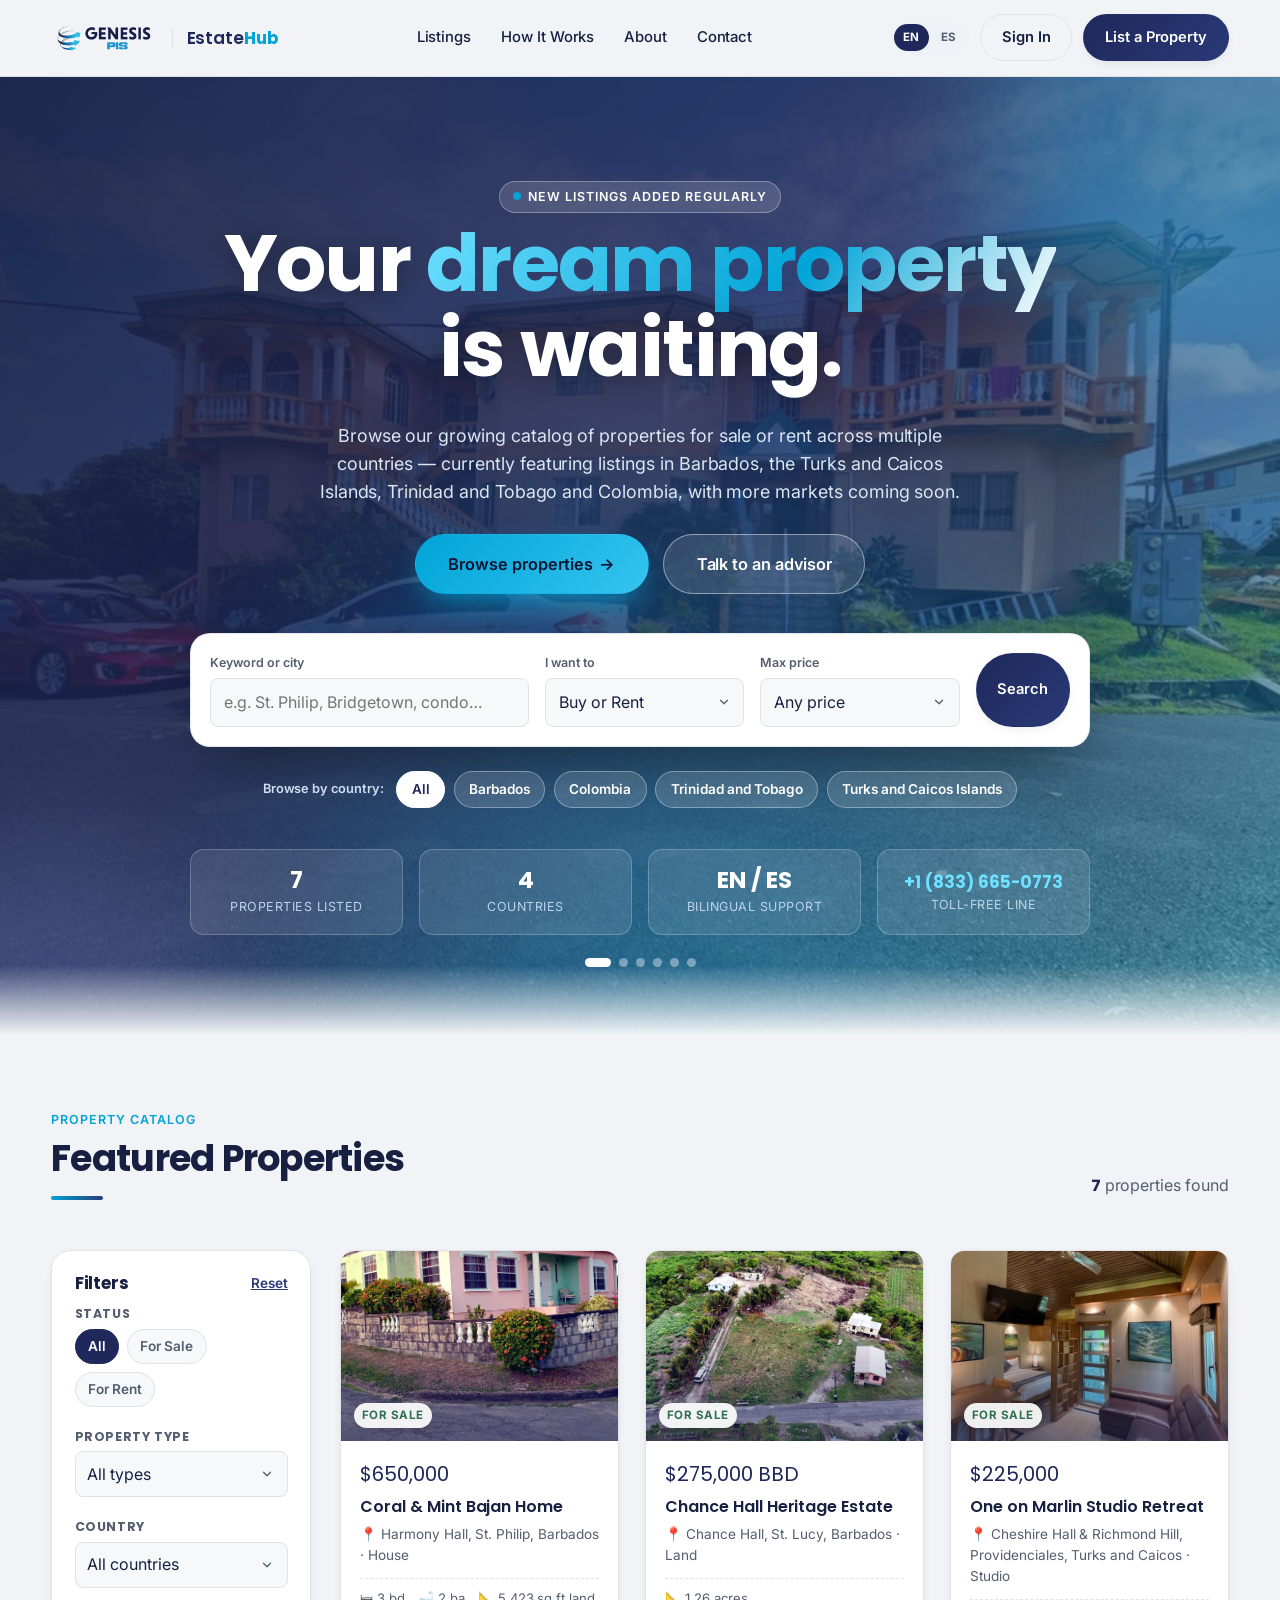
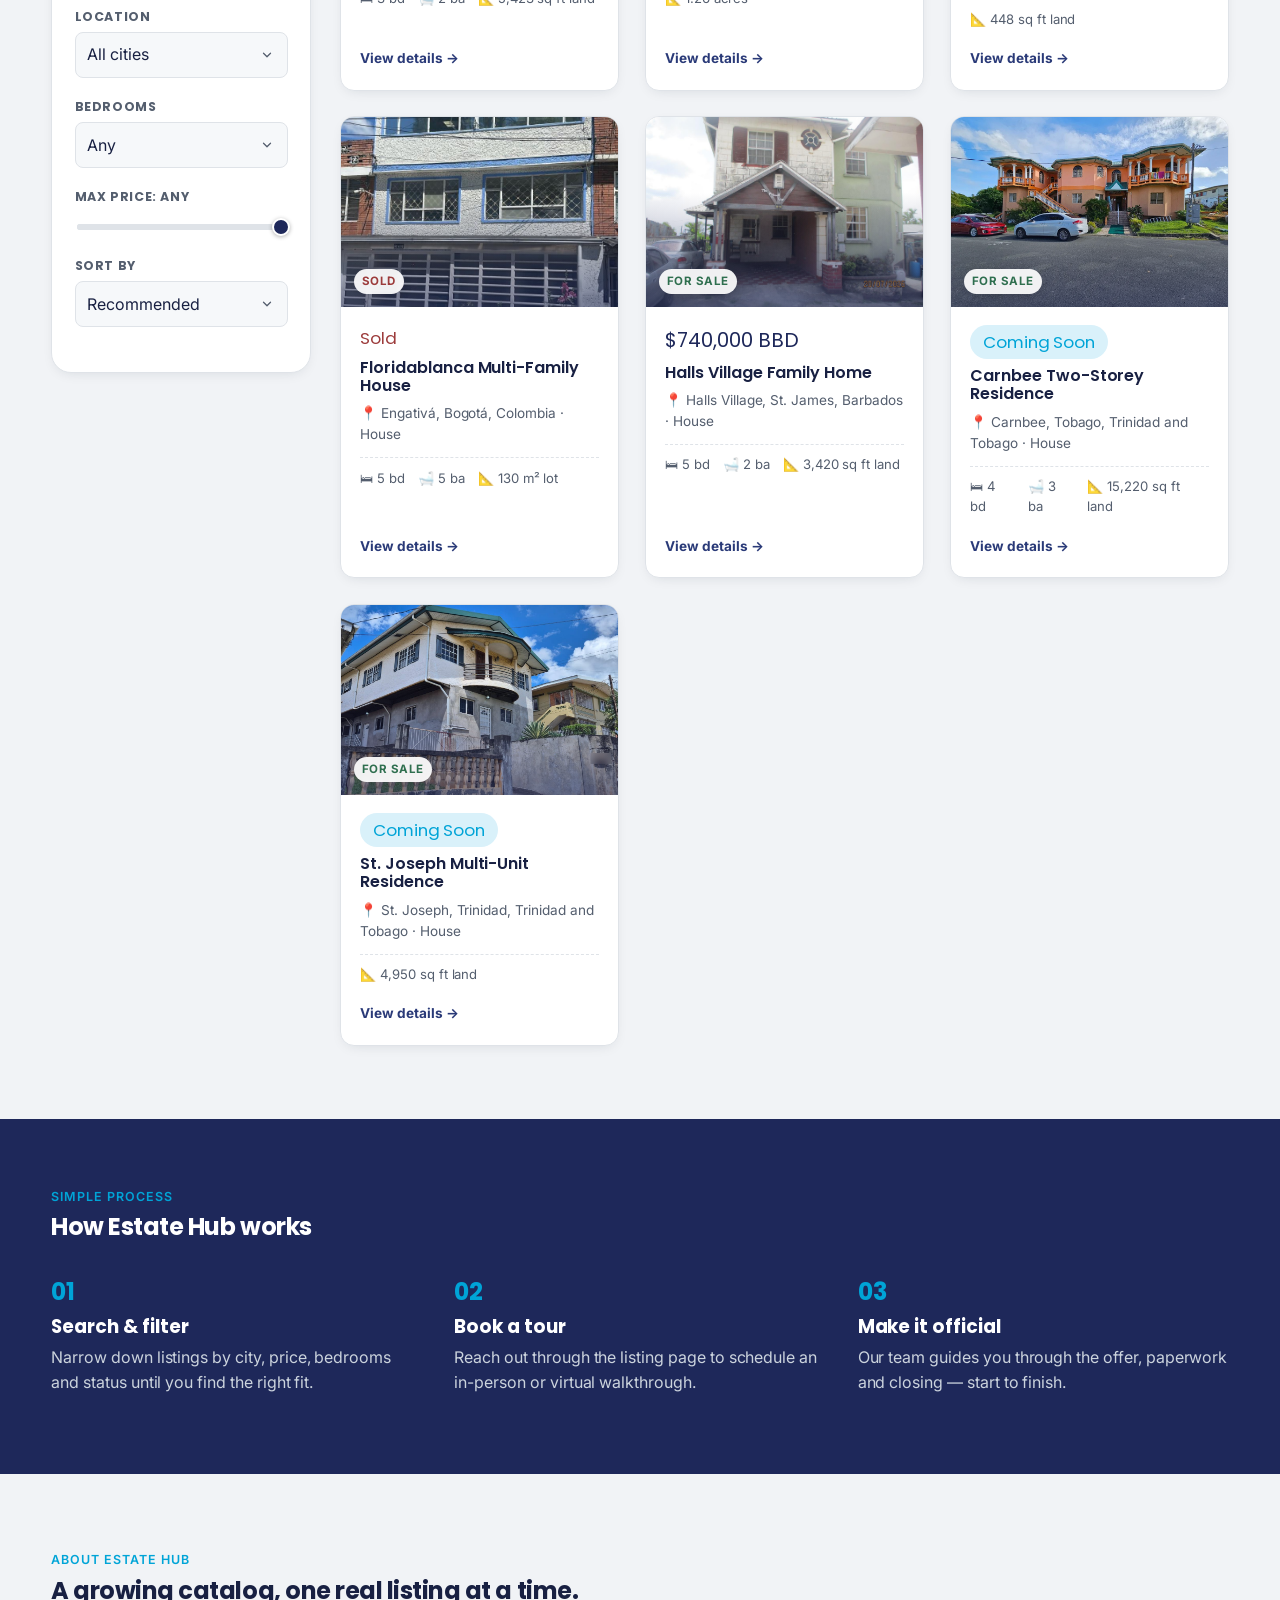
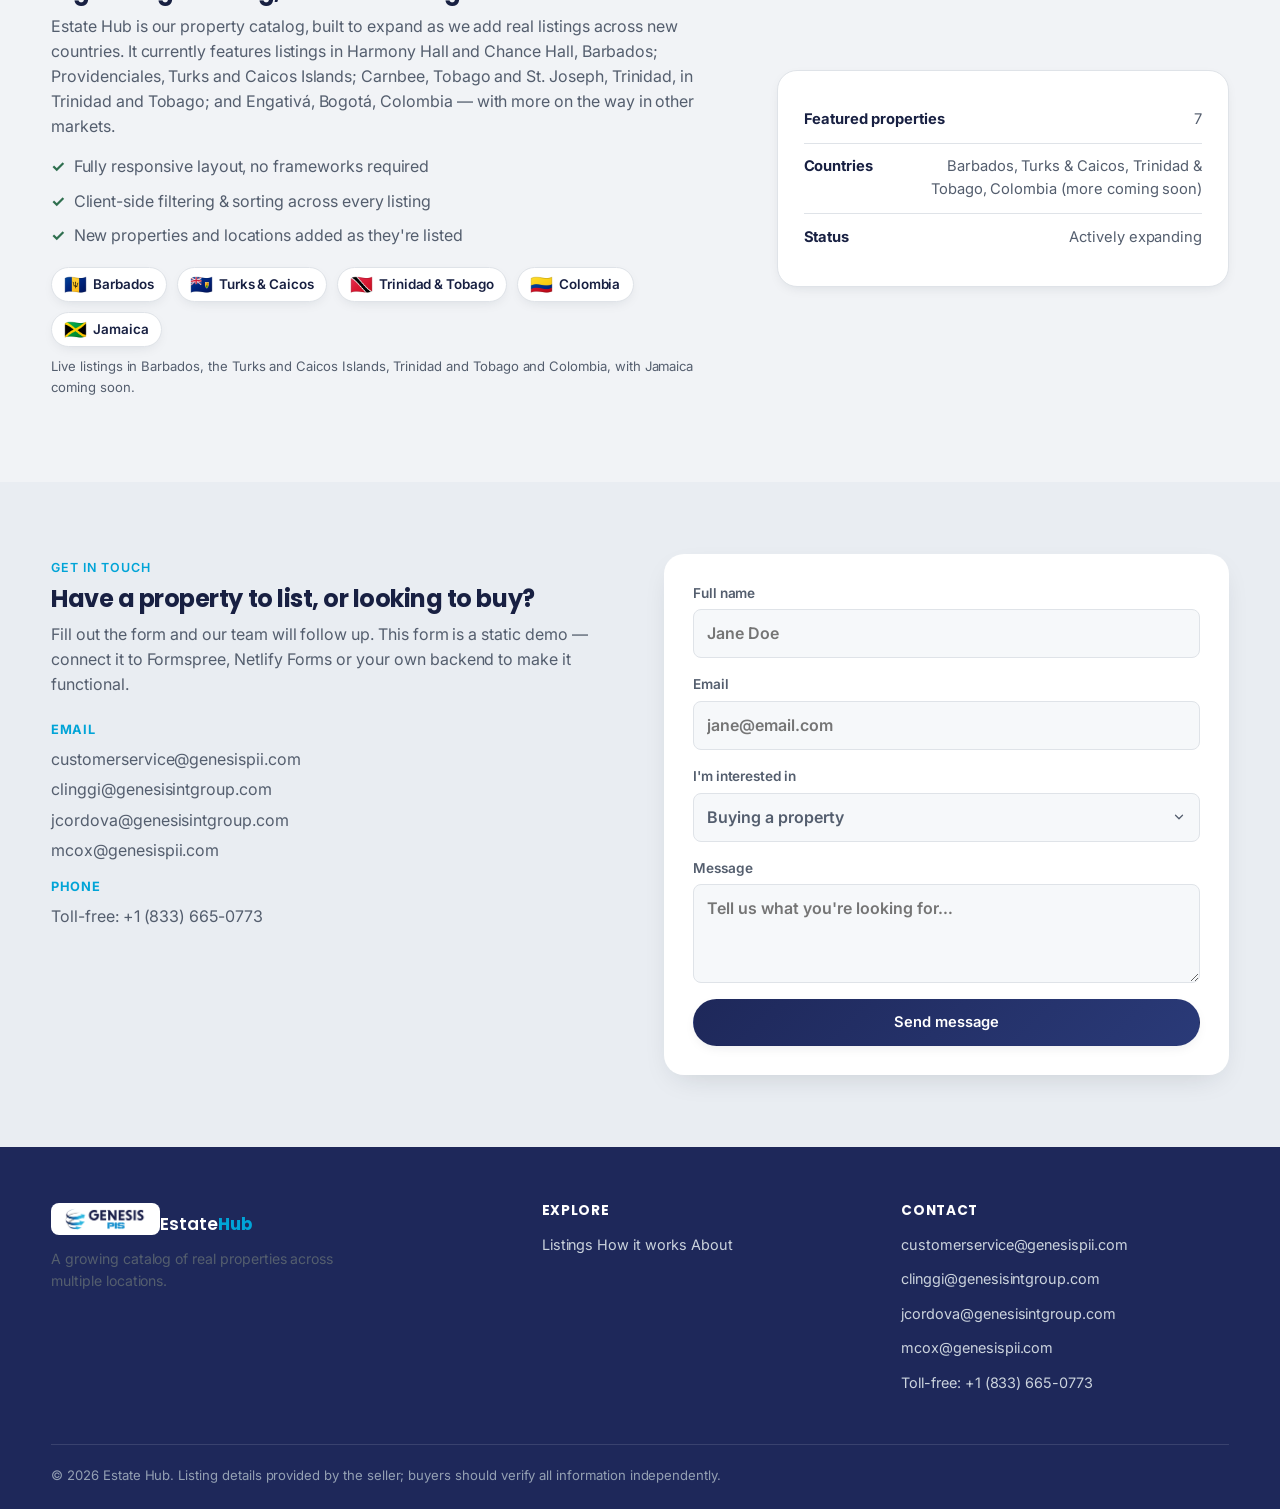
==== commit 51a6d79b: "Add files via upload" ====
--- a/index.html
+++ b/index.html
@@ -52,8 +52,13 @@
 <section class="hero">
   <div class="container hero-inner">
     <span class="eyebrow" data-i18n-en="New listings added regularly" data-i18n-es="Nuevas propiedades agregadas regularmente">New listings added regularly</span>
-    <h1><span data-i18n-en="Find a place" data-i18n-es="Encuentra un lugar">Find a place</span><br> <span data-i18n-en="to call" data-i18n-es="para llamar">to call</span> <span class="accent" data-i18n-en="home" data-i18n-es="hogar">home</span>.</h1>
+    <h1><span data-i18n-en="Your" data-i18n-es="Tu">Your</span> <span class="accent" data-i18n-en="dream property" data-i18n-es="propiedad soñada">dream property</span><br><span data-i18n-en="is waiting." data-i18n-es="te espera.">is waiting.</span></h1>
     <p class="hero-sub" data-i18n-en="Browse our growing catalog of properties for sale or rent across multiple countries — currently featuring listings in Barbados, the Turks and Caicos Islands, Trinidad and Tobago and Colombia, with more markets coming soon." data-i18n-es="Explora nuestro catálogo creciente de propiedades en venta o alquiler en múltiples países — actualmente con propiedades en Barbados, las Islas Turcas y Caicos, Trinidad y Tobago y Colombia, con más mercados próximamente.">Browse our growing catalog of properties for sale or rent across multiple countries — currently featuring listings in Barbados, the Turks and Caicos Islands, Trinidad and Tobago and Colombia, with more markets coming soon.</p>
+
+    <div class="hero-cta-row">
+      <a href="#listings" class="btn btn-hero-primary" data-i18n-en="Browse properties" data-i18n-es="Ver propiedades">Browse properties</a>
+      <a href="tel:+18336650773" class="btn btn-hero-ghost" data-i18n-en="Talk to an advisor" data-i18n-es="Hablar con un asesor">Talk to an advisor</a>
+    </div>
 
     <form class="search-card" id="searchForm">
       <div class="search-field">
@@ -81,6 +86,13 @@
       </div>
       <button type="submit" class="btn btn-primary search-btn" data-i18n-en="Search" data-i18n-es="Buscar">Search</button>
     </form>
+
+    <div class="hero-stats">
+      <div class="hstat"><strong data-count="props">7</strong><span data-i18n-en="Properties listed" data-i18n-es="Propiedades publicadas">Properties listed</span></div>
+      <div class="hstat"><strong data-count="countries">4</strong><span data-i18n-en="Countries" data-i18n-es="Países">Countries</span></div>
+      <div class="hstat"><strong>EN / ES</strong><span data-i18n-en="Bilingual support" data-i18n-es="Atención bilingüe">Bilingual support</span></div>
+      <a class="hstat hstat-link" href="tel:+18336650773"><strong>+1 (833) 665-0773</strong><span data-i18n-en="Toll-free line" data-i18n-es="Línea gratuita">Toll-free line</span></a>
+    </div>
   </div>
 </section>
 
--- a/styles.css
+++ b/styles.css
@@ -1240,3 +1240,147 @@
   .hero-address p { font-size: .88rem; margin: 0; }
   .badge-status { margin: 1em 0 0 1em; }
 }
+
+
+/* =====================================================================
+   v3 MARKETING HERO — full-bleed photo, bold sales headline, CTAs, stats.
+   Same palette (navy + cyan); only the home hero is restyled.
+   ===================================================================== */
+.hero {
+  background:
+    linear-gradient(135deg, rgba(24, 32, 66, .93) 0%, rgba(30, 40, 90, .8) 50%, rgba(0, 164, 215, .4) 100%),
+    url("images/carnbee-hero.jpeg") center 45% / cover no-repeat;
+  padding: 6.5em 0 4.2em;
+  color: #fff;
+}
+.hero::before {
+  content: ""; position: absolute; inset: 0; z-index: -1;
+  background: radial-gradient(ellipse at 50% 120%, rgba(0, 164, 215, .35), transparent 60%);
+}
+.hero::after {
+  content: ""; position: absolute; left: 0; right: 0; bottom: -1px; height: 70px; z-index: -1;
+  background: linear-gradient(180deg, transparent, var(--bg));
+}
+.hero-orb { mix-blend-mode: screen; }
+.hero-orb.o1 { background: rgba(0, 164, 215, .35); }
+.hero-orb.o2 { background: rgba(120, 150, 255, .2); }
+.hero h1 { color: #fff; font-size: clamp(2.6rem, 7vw, 5rem); max-width: 14ch; text-shadow: 0 4px 30px rgba(0, 0, 0, .35); }
+.hero h1 .accent {
+  background: linear-gradient(120deg, #6fe0ff, var(--accent) 60%, #fff);
+  -webkit-background-clip: text; background-clip: text; -webkit-text-fill-color: transparent; color: transparent;
+  text-shadow: none;
+}
+.hero .eyebrow {
+  background: rgba(255, 255, 255, .14); border: 1px solid rgba(255, 255, 255, .3); color: #fff;
+  backdrop-filter: blur(8px); -webkit-backdrop-filter: blur(8px); box-shadow: none;
+}
+.hero-sub { color: #dbe6f3; font-size: 1.12rem; max-width: 60ch; margin-bottom: 1.6em; }
+
+.hero-cta-row { display: flex; flex-wrap: wrap; justify-content: center; gap: .9em; margin-bottom: 2.4em; }
+.btn-hero-primary, .btn-hero-ghost { padding: 1em 2em; font-size: 1.02rem; }
+.btn-hero-primary {
+  background: linear-gradient(135deg, var(--accent), #35c4f0); color: #0b1330;
+  box-shadow: 0 14px 34px -10px rgba(0, 164, 215, .9);
+}
+.btn-hero-primary:hover { transform: translateY(-3px) scale(1.03); box-shadow: 0 20px 40px -10px rgba(0, 164, 215, 1); }
+.btn-hero-primary::after { content: "→"; transition: transform .25s var(--ease); }
+.btn-hero-primary:hover::after { transform: translateX(5px); }
+.btn-hero-ghost { background: rgba(255, 255, 255, .12); color: #fff; border-color: rgba(255, 255, 255, .45); backdrop-filter: blur(8px); -webkit-backdrop-filter: blur(8px); }
+.btn-hero-ghost:hover { background: #fff; color: var(--primary); transform: translateY(-3px); }
+.btn-hero-primary { animation: ctaGlow 2.8s ease-in-out infinite; }
+@keyframes ctaGlow { 0%, 100% { box-shadow: 0 14px 34px -10px rgba(0, 164, 215, .85); } 50% { box-shadow: 0 14px 44px -4px rgba(0, 164, 215, 1); } }
+
+.search-card { box-shadow: 0 30px 70px -20px rgba(0, 0, 0, .55); }
+
+.quick-countries .qc-label { color: #cfe0f2; }
+.qc-chip { background: rgba(255, 255, 255, .14); color: #fff; border-color: rgba(255, 255, 255, .35); backdrop-filter: blur(6px); -webkit-backdrop-filter: blur(6px); }
+.qc-chip:hover { background: rgba(255, 255, 255, .28); border-color: #fff; }
+.qc-chip.active { background: #fff; color: var(--primary); border-color: #fff; }
+
+.hero-stats {
+  display: grid; grid-template-columns: repeat(4, 1fr); gap: 1em;
+  width: 100%; max-width: 900px; margin-top: 2.6em;
+}
+.hstat {
+  display: flex; flex-direction: column; align-items: center; gap: .25em; text-align: center;
+  padding: 1.1em .6em; border-radius: var(--radius-md);
+  background: rgba(255, 255, 255, .1); border: 1px solid rgba(255, 255, 255, .22);
+  backdrop-filter: blur(10px); -webkit-backdrop-filter: blur(10px);
+  transition: transform .3s var(--ease), background .3s ease;
+}
+.hstat:hover { transform: translateY(-4px); background: rgba(255, 255, 255, .2); }
+.hstat strong { font-family: var(--font-head); font-size: 1.45rem; line-height: 1.1; color: #fff; }
+.hstat span { font-size: .78rem; letter-spacing: .04em; text-transform: uppercase; color: #bcd3ea; }
+.hstat-link strong { font-size: 1.05rem; padding-top: .3em; color: #6fe0ff; }
+
+/* header sits over the dark hero until you scroll */
+.js-reveal .hero-inner > * { animation-name: heroIn; }
+
+@media (max-width: 760px) {
+  .hero { padding: 4.2em 0 3em; }
+  .hero h1 { font-size: clamp(2.3rem, 11vw, 3.2rem); }
+  .hero-cta-row { flex-direction: column; width: 100%; max-width: 360px; }
+  .hero-cta-row .btn { width: 100%; }
+  .hero-stats { grid-template-columns: repeat(2, 1fr); margin-top: 2em; }
+  .hstat strong { font-size: 1.2rem; }
+  .hstat-link strong { font-size: .95rem; }
+}
+.search-card, .search-card select, .search-card input { color: var(--ink); }
+.search-card select option { color: var(--ink); }
+.hero h1 { max-width: 19ch; }
+@media (max-width: 760px) { .hero h1 { max-width: 12ch; } }
+
+/* ---- hero photo rotation ---- */
+.hero.has-slides { background: var(--primary); }
+.hero-slides { position: absolute; inset: 0; z-index: -2; overflow: hidden; }
+.hero-slides::after {
+  content: ""; position: absolute; inset: 0;
+  background: linear-gradient(135deg, rgba(24, 32, 66, .93) 0%, rgba(30, 40, 90, .8) 50%, rgba(0, 164, 215, .4) 100%);
+}
+.hero-slide {
+  position: absolute; inset: 0; background-size: cover; background-position: center 45%;
+  opacity: 0; transition: opacity 1.6s ease; transform: scale(1.02);
+}
+.hero-slide.on { opacity: 1; animation: slideZoom 9s ease-out forwards; }
+@keyframes slideZoom { from { transform: scale(1.02); } to { transform: scale(1.1); } }
+.hero-dots { display: flex; gap: .5em; justify-content: center; margin-top: 1.4em; }
+.hero-dots button {
+  width: 9px; height: 9px; padding: 0; border-radius: 50%; border: none; cursor: pointer;
+  background: rgba(255, 255, 255, .4); transition: background .3s ease, width .3s var(--ease);
+}
+.hero-dots button.on { background: #fff; width: 26px; border-radius: 6px; }
+
+/* ---- advisor / WhatsApp dialog ---- */
+.adv-modal {
+  position: fixed; inset: 0; z-index: 120; display: none; align-items: center; justify-content: center;
+  padding: 1.2em; background: rgba(8, 12, 24, .7); backdrop-filter: blur(6px); -webkit-backdrop-filter: blur(6px);
+}
+.adv-modal.open { display: flex; animation: lbIn .25s ease; }
+.adv-card {
+  position: relative; width: min(440px, 100%); background: var(--surface); border-radius: var(--radius-lg);
+  padding: 2em 1.6em 1.6em; box-shadow: var(--shadow-lg); animation: heroIn .45s var(--ease) both;
+}
+.adv-card h3 { font-size: 1.4rem; color: var(--primary); margin-bottom: .2em; }
+.adv-card > p { font-size: .92rem; margin-bottom: 1.2em; }
+.adv-close {
+  position: absolute; top: 12px; right: 12px; width: 36px; height: 36px; border-radius: 50%; border: none; cursor: pointer;
+  background: #eef1f5; color: var(--ink); font-size: 1rem; transition: background .2s ease, transform .25s var(--ease);
+}
+.adv-close:hover { background: var(--accent-soft); transform: rotate(90deg); }
+.adv-person {
+  display: flex; align-items: center; gap: .9em; padding: .9em; border: 1px solid var(--line);
+  border-radius: var(--radius-md); background: var(--bg); margin-bottom: .8em; flex-wrap: wrap;
+}
+.adv-avatar {
+  width: 48px; height: 48px; border-radius: 50%; flex-shrink: 0; display: flex; align-items: center; justify-content: center;
+  font-family: var(--font-head); font-weight: 700; color: #fff; background: linear-gradient(135deg, var(--primary), var(--accent));
+}
+.adv-info { flex: 1; min-width: 120px; display: flex; flex-direction: column; }
+.adv-info strong { font-family: var(--font-head); color: var(--ink); }
+.adv-info span { font-size: .82rem; color: var(--ink-soft); }
+.btn-wa { background: #25d366; color: #073b1c; padding: .65em 1.2em; box-shadow: 0 10px 22px -10px rgba(37, 211, 102, .9); }
+.btn-wa:hover { transform: translateY(-2px); background: #2ee673; }
+.btn-wa svg { width: 18px; height: 18px; fill: currentColor; }
+.adv-alt { display: flex; gap: .6em; margin-top: 1em; }
+.adv-alt .btn { flex: 1; }
+@media (max-width: 760px) { .adv-person .btn-wa { width: 100%; } }
